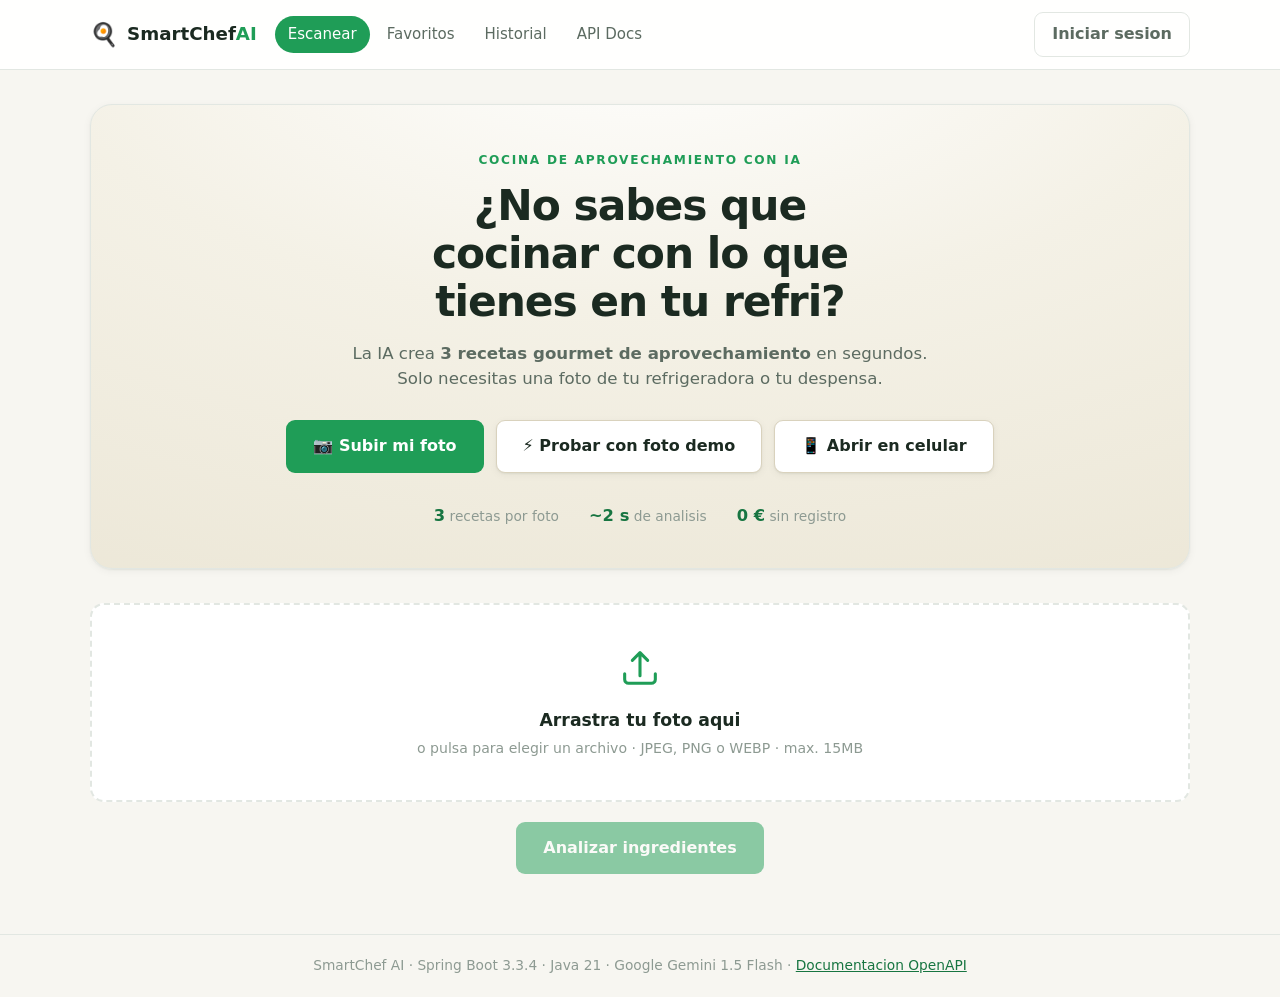
==== src/main/resources/static/index.html @ fe95647b "feat: phase 2 - landing hero, zero-cost demo seeding, dynamic QR modal, and chef tips" ====
<!DOCTYPE html>
<html lang="es">
<head>
    <meta charset="UTF-8">
    <meta name="viewport" content="width=device-width, initial-scale=1">
    <title>SmartChef AI</title>
    <meta name="description" content="Fotografia tu despensa y recibe 3 recetas de aprovechamiento generadas con Google Gemini.">
    <link rel="stylesheet" href="styles.css">
    <link rel="icon" href="data:image/svg+xml,<svg xmlns='http://www.w3.org/2000/svg' viewBox='0 0 100 100'><text y='.9em' font-size='90'>&#127859;</text></svg>">
</head>
<body>
<header class="topbar">
    <div class="topbar__inner">
        <a class="brand" href="#">
            <span class="brand__mark" aria-hidden="true">&#127859;</span>
            <span class="brand__text">SmartChef<span class="brand__ai">AI</span></span>
        </a>

        <nav class="topbar__nav">
            <button class="navlink is-active" data-view="scan" type="button">Escanear</button>
            <button class="navlink" data-view="favorites" type="button">Favoritos</button>
            <button class="navlink" data-view="history" type="button">Historial</button>
            <button class="navlink" id="btn-docs" type="button">API Docs</button>
        </nav>

        <div class="topbar__auth">
            <span class="userchip is-hidden" id="userchip"></span>
            <button class="btn btn--ghost" id="btn-auth" type="button">Iniciar sesion</button>
        </div>
    </div>
</header>

<main class="page">

    <!-- ============ VISTA: ESCANEAR ============ -->
    <section class="view is-active" id="view-scan">
        <div class="hero">
            <p class="hero__eyebrow">Cocina de aprovechamiento con IA</p>
            <h1 class="hero__title">
                &iquest;No sabes que cocinar con lo que tienes en tu refri?
            </h1>
            <p class="hero__subtitle">
                La IA crea <strong>3 recetas gourmet de aprovechamiento</strong> en segundos.
                Solo necesitas una foto de tu refrigeradora o tu despensa.
            </p>

            <div class="hero__actions">
                <button class="btn btn--primary btn--lg" id="btn-hero-upload" type="button">
                    <span aria-hidden="true">&#128247;</span> Subir mi foto
                </button>
                <button class="btn btn--soft btn--lg" id="btn-hero-demo" type="button">
                    <span aria-hidden="true">&#9889;</span> Probar con foto demo
                </button>
                <button class="btn btn--soft btn--lg" id="btn-hero-qr" type="button" hidden>
                    <span aria-hidden="true">&#128241;</span> Abrir en celular
                </button>
            </div>

            <ul class="hero__facts">
                <li><strong>3</strong> recetas por foto</li>
                <li><strong>~2 s</strong> de analisis</li>
                <li><strong>0 &euro;</strong> sin registro</li>
            </ul>
        </div>

        <div class="dropzone" id="dropzone" tabindex="0" role="button"
             aria-label="Arrastra una foto o pulsa para seleccionar un archivo">
            <input type="file" id="file-input" accept="image/jpeg,image/png,image/webp" hidden>

            <div class="dropzone__empty" id="dropzone-empty">
                <svg class="dropzone__icon" viewBox="0 0 24 24" aria-hidden="true">
                    <path d="M12 16V4m0 0L8 8m4-4 4 4" stroke="currentColor" stroke-width="1.6"
                          stroke-linecap="round" stroke-linejoin="round" fill="none"/>
                    <path d="M4 15v3a2 2 0 0 0 2 2h12a2 2 0 0 0 2-2v-3" stroke="currentColor"
                          stroke-width="1.6" stroke-linecap="round" fill="none"/>
                </svg>
                <p class="dropzone__title">Arrastra tu foto aqui</p>
                <p class="dropzone__hint">o pulsa para elegir un archivo &middot; JPEG, PNG o WEBP &middot; max. 15MB</p>
            </div>

            <div class="preview is-hidden" id="preview">
                <img class="preview__img" id="preview-img" alt="Vista previa de la foto cargada">
                <div class="preview__meta">
                    <span class="preview__name" id="preview-name"></span>
                    <span class="preview__size" id="preview-size"></span>
                </div>
            </div>
        </div>

        <div class="actions">
            <button class="btn btn--primary btn--lg" id="btn-analyze" type="button" disabled>
                Analizar ingredientes
            </button>
            <button class="btn btn--ghost" id="btn-reset" type="button" hidden>Cambiar foto</button>
        </div>

        <!-- Indicador de procesamiento -->
        <div class="loader is-hidden" id="loader" role="status" aria-live="polite">
            <div class="loader__spinner" aria-hidden="true"></div>
            <p class="loader__text">Analizando ingredientes con Gemini AI...</p>
            <p class="loader__sub" id="loader-sub">Detectando alimentos y creando tus recetas</p>
        </div>

        <div class="alert is-hidden" id="alert" role="alert"></div>

        <!-- Resultados -->
        <section class="results is-hidden" id="results">
            <div class="panel">
                <h2 class="panel__title">Ingredientes detectados</h2>
                <ul class="pills" id="detected-list"></ul>
            </div>

            <h2 class="section-title">Tus 3 recetas sugeridas</h2>
            <div class="cards" id="recipe-cards"></div>
        </section>
    </section>

    <!-- ============ VISTA: FAVORITOS ============ -->
    <section class="view" id="view-favorites">
        <h1 class="view__title">Mis recetas favoritas</h1>
        <p class="view__subtitle">Las recetas que guardaste para cocinar mas tarde.</p>
        <div class="cards" id="favorite-cards"></div>
        <div class="empty is-hidden" id="favorites-empty">
            <p>Todavia no has guardado ninguna receta.</p>
        </div>
    </section>

    <!-- ============ VISTA: HISTORIAL ============ -->
    <section class="view" id="view-history">
        <h1 class="view__title">Historial de escaneos</h1>
        <p class="view__subtitle">Cada foto que analizaste con su resultado completo.</p>
        <div id="history-list"></div>
        <div class="empty is-hidden" id="history-empty">
            <p>Aun no tienes escaneos guardados en tu cuenta.</p>
        </div>
    </section>
</main>

<footer class="footer">
    <p>
        SmartChef AI &middot; Spring Boot 3.3.4 &middot; Java 21 &middot; Google Gemini 1.5 Flash
        &middot; <a href="/swagger-ui.html" target="_blank" rel="noopener">Documentacion OpenAPI</a>
    </p>
</footer>

<!-- ============ MODAL: AUTENTICACION ============ -->
<div class="modal is-hidden" id="auth-modal" role="dialog" aria-modal="true" aria-labelledby="auth-title">
    <div class="modal__backdrop" data-close-modal></div>
    <div class="modal__box">
        <button class="modal__close" type="button" data-close-modal aria-label="Cerrar">&times;</button>

        <h2 class="modal__title" id="auth-title">Accede a tu cuenta</h2>

        <div class="tabs">
            <button class="tab is-active" data-tab="login" type="button">Iniciar sesion</button>
            <button class="tab" data-tab="register" type="button">Crear cuenta</button>
        </div>

        <form class="form is-active" id="form-login" novalidate>
            <label class="field">
                <span class="field__label">Usuario o email</span>
                <input class="field__input" name="username" type="text" autocomplete="username" required>
            </label>
            <label class="field">
                <span class="field__label">Contrasena</span>
                <input class="field__input" name="password" type="password" autocomplete="current-password" required>
            </label>
            <p class="form__error is-hidden" data-form-error></p>
            <button class="btn btn--primary btn--block" type="submit">Entrar</button>
        </form>

        <form class="form" id="form-register" novalidate>
            <label class="field">
                <span class="field__label">Usuario</span>
                <input class="field__input" name="username" type="text" minlength="3" maxlength="50" required>
            </label>
            <label class="field">
                <span class="field__label">Email</span>
                <input class="field__input" name="email" type="email" required>
            </label>
            <label class="field">
                <span class="field__label">Nombre completo</span>
                <input class="field__input" name="fullName" type="text" autocomplete="name">
            </label>
            <label class="field">
                <span class="field__label">Contrasena</span>
                <input class="field__input" name="password" type="password" minlength="8"
                       autocomplete="new-password" required>
                <span class="field__hint">Minimo 8 caracteres</span>
            </label>
            <p class="form__error is-hidden" data-form-error></p>
            <button class="btn btn--primary btn--block" type="submit">Crear cuenta</button>
        </form>
    </div>
</div>

<!-- ============ MODAL: SWAGGER UI ============ -->
<div class="modal is-hidden" id="docs-modal" role="dialog" aria-modal="true" aria-labelledby="docs-title">
    <div class="modal__backdrop" data-close-modal></div>
    <div class="modal__box modal__box--wide">
        <button class="modal__close" type="button" data-close-modal aria-label="Cerrar">&times;</button>
        <h2 class="modal__title" id="docs-title">Documentacion interactiva de la API</h2>
        <p class="modal__lead">
            Prueba cada endpoint directamente desde Swagger UI. Tambien puedes abrirla en una
            <a href="/swagger-ui.html" target="_blank" rel="noopener">pestana nueva</a>.
        </p>
        <iframe class="docs-frame" id="docs-frame" title="Swagger UI" src="about:blank"></iframe>
    </div>
</div>

<!-- ============ MODAL: CODIGO QR ============ -->
<div class="modal is-hidden" id="qr-modal" role="dialog" aria-modal="true" aria-labelledby="qr-title">
    <div class="modal__backdrop" data-close-modal></div>
    <div class="modal__box modal__box--narrow">
        <button class="modal__close" type="button" data-close-modal aria-label="Cerrar">&times;</button>

        <h2 class="modal__title" id="qr-title">Abrir en tu celular</h2>
        <p class="modal__lead">
            Escanea el codigo con la camara de tu telefono para abrir SmartChef AI
            y fotografiar tu refrigeradora directamente.
        </p>

        <div class="qr" id="qr-canvas" aria-live="polite"></div>

        <p class="qr__url" id="qr-url"></p>
        <p class="qr__note is-hidden" id="qr-note"></p>
    </div>
</div>

<div class="toast is-hidden" id="toast" role="status" aria-live="polite"></div>

<script src="assets/qr.js"></script>
<script src="app.js"></script>
</body>
</html>
---- src/main/resources/static/styles.css ----
/* SmartChef AI - hoja de estilos de la SPA */

:root {
    --bg: #f7f6f1;
    --bg-elev: #ffffff;
    --cream: #f4f1e6;
    --cream-deep: #ece7d7;
    --ink: #1b2a21;
    --ink-soft: #5c6b61;
    --ink-faint: #8d9a92;
    --line: #e2e7e2;
    --green: #1f9d57;
    --green-dark: #177541;
    --green-soft: #e7f6ed;
    --amber: #d98324;
    --amber-soft: #fdf2e3;
    --red: #cf4040;
    --red-soft: #fdeceb;
    --radius: 14px;
    --radius-sm: 9px;
    --shadow-sm: 0 1px 2px rgba(20, 40, 28, .06), 0 2px 8px rgba(20, 40, 28, .05);
    --shadow-md: 0 10px 30px rgba(20, 40, 28, .10);
    --font: "Segoe UI", system-ui, -apple-system, "Helvetica Neue", Arial, sans-serif;
}

* {
    box-sizing: border-box;
}

html, body {
    margin: 0;
    padding: 0;
}

body {
    background: var(--bg);
    color: var(--ink);
    font-family: var(--font);
    font-size: 16px;
    line-height: 1.55;
    -webkit-font-smoothing: antialiased;
}

a {
    color: var(--green-dark);
}

.is-hidden {
    display: none !important;
}

/* ---------- Barra superior ---------- */

.topbar {
    position: sticky;
    top: 0;
    z-index: 20;
    background: rgba(255, 255, 255, .92);
    backdrop-filter: blur(10px);
    border-bottom: 1px solid var(--line);
}

.topbar__inner {
    max-width: 1140px;
    margin: 0 auto;
    padding: 12px 20px;
    display: flex;
    align-items: center;
    gap: 18px;
    flex-wrap: wrap;
}

.brand {
    display: inline-flex;
    align-items: center;
    gap: 9px;
    font-weight: 700;
    font-size: 1.14rem;
    text-decoration: none;
    color: var(--ink);
}

.brand__mark {
    font-size: 1.4rem;
}

.brand__ai {
    color: var(--green);
}

.topbar__nav {
    display: flex;
    gap: 4px;
    flex: 1;
    flex-wrap: wrap;
}

.navlink {
    border: 0;
    background: transparent;
    font: inherit;
    font-size: .94rem;
    color: var(--ink-soft);
    padding: 7px 13px;
    border-radius: 999px;
    cursor: pointer;
    transition: background .15s, color .15s;
}

.navlink:hover {
    background: var(--green-soft);
    color: var(--green-dark);
}

.navlink.is-active {
    background: var(--green);
    color: #fff;
}

.topbar__auth {
    display: flex;
    align-items: center;
    gap: 10px;
}

.userchip {
    font-size: .88rem;
    color: var(--green-dark);
    background: var(--green-soft);
    padding: 5px 12px;
    border-radius: 999px;
    font-weight: 600;
}

/* ---------- Botones ---------- */

.btn {
    font: inherit;
    font-weight: 600;
    border: 1px solid transparent;
    border-radius: var(--radius-sm);
    padding: 9px 17px;
    cursor: pointer;
    transition: background .15s, border-color .15s, color .15s, transform .08s;
}

.btn:active:not(:disabled) {
    transform: translateY(1px);
}

.btn:disabled {
    opacity: .5;
    cursor: not-allowed;
}

.btn--primary {
    background: var(--green);
    color: #fff;
}

.btn--primary:hover:not(:disabled) {
    background: var(--green-dark);
}

.btn--ghost {
    background: transparent;
    border-color: var(--line);
    color: var(--ink-soft);
}

.btn--ghost:hover:not(:disabled) {
    border-color: var(--green);
    color: var(--green-dark);
}

.btn--soft {
    background: var(--bg-elev);
    border-color: #d9d2bd;
    color: var(--ink);
    box-shadow: var(--shadow-sm);
}

.btn--soft:hover:not(:disabled) {
    border-color: var(--green);
    color: var(--green-dark);
}

.btn--lg {
    padding: 13px 26px;
    font-size: 1rem;
}

.btn--block {
    width: 100%;
}

.btn--fav {
    background: transparent;
    border-color: var(--line);
    color: var(--ink-soft);
    font-size: .9rem;
    width: 100%;
}

.btn--fav:hover:not(:disabled) {
    border-color: var(--amber);
    color: var(--amber);
}

.btn--fav.is-on {
    background: var(--amber-soft);
    border-color: var(--amber);
    color: var(--amber);
}

/* ---------- Layout de pagina ---------- */

.page {
    max-width: 1140px;
    margin: 0 auto;
    padding: 34px 20px 60px;
}

.view {
    display: none;
}

.view.is-active {
    display: block;
    animation: fade .25s ease;
}

@keyframes fade {
    from { opacity: 0; transform: translateY(6px); }
    to   { opacity: 1; transform: none; }
}

.hero {
    position: relative;
    text-align: center;
    margin: 0 0 34px;
    padding: 46px 24px 40px;
    border-radius: 22px;
    background:
        radial-gradient(120% 140% at 50% -20%, #ffffff 0%, var(--cream) 46%, var(--cream-deep) 100%);
    border: 1px solid var(--line);
    box-shadow: var(--shadow-sm);
    overflow: hidden;
}

/* Halo esmeralda muy tenue, para que no canse la vista. */
.hero::after {
    content: "";
    position: absolute;
    inset: auto -10% -60% -10%;
    height: 220px;
    background: radial-gradient(50% 100% at 50% 100%, rgba(31, 157, 87, .13), transparent 70%);
    pointer-events: none;
}

.hero__eyebrow {
    margin: 0 0 12px;
    font-size: .76rem;
    font-weight: 700;
    letter-spacing: .14em;
    text-transform: uppercase;
    color: var(--green);
}

.hero__title {
    font-size: clamp(1.7rem, 4.2vw, 2.65rem);
    line-height: 1.14;
    margin: 0 auto 14px;
    max-width: 16ch;
    letter-spacing: -.025em;
    text-wrap: balance;
}

.hero__subtitle {
    margin: 0 auto;
    max-width: 580px;
    color: var(--ink-soft);
    font-size: 1.04rem;
    text-wrap: pretty;
}

.hero__actions {
    position: relative;
    z-index: 1;
    display: flex;
    flex-wrap: wrap;
    justify-content: center;
    gap: 12px;
    margin-top: 28px;
}

.hero__facts {
    position: relative;
    z-index: 1;
    list-style: none;
    display: flex;
    flex-wrap: wrap;
    justify-content: center;
    gap: 10px 30px;
    margin: 30px 0 0;
    padding: 0;
    font-size: .86rem;
    color: var(--ink-faint);
}

.hero__facts strong {
    color: var(--green-dark);
    font-size: 1.02rem;
}

.view__title {
    font-size: 1.7rem;
    margin: 0 0 6px;
}

.view__subtitle {
    margin: 0 0 24px;
    color: var(--ink-soft);
}

.section-title {
    font-size: 1.28rem;
    margin: 32px 0 14px;
}

/* ---------- Zona de carga ---------- */

.dropzone {
    background: var(--bg-elev);
    border: 2px dashed var(--line);
    border-radius: var(--radius);
    padding: 40px 24px;
    text-align: center;
    cursor: pointer;
    transition: border-color .18s, background .18s;
    outline: none;
}

.dropzone:hover,
.dropzone:focus-visible {
    border-color: var(--green);
    background: var(--green-soft);
}

.dropzone.is-dragover {
    border-color: var(--green);
    background: var(--green-soft);
}

/* Destello al llegar desde el boton "Subir mi foto". */
.dropzone.is-highlighted {
    border-color: var(--green);
    animation: pulse 1.4s ease;
}

@keyframes pulse {
    0%, 100% { box-shadow: 0 0 0 0 rgba(31, 157, 87, 0); }
    30%      { box-shadow: 0 0 0 7px rgba(31, 157, 87, .16); }
}

.dropzone.has-file {
    padding: 18px;
    border-style: solid;
    cursor: default;
}

.dropzone__icon {
    width: 46px;
    height: 46px;
    color: var(--green);
    margin-bottom: 8px;
}

.dropzone__title {
    margin: 0 0 4px;
    font-weight: 600;
    font-size: 1.08rem;
}

.dropzone__hint {
    margin: 0;
    color: var(--ink-faint);
    font-size: .88rem;
}

.preview__img {
    max-width: 100%;
    max-height: 340px;
    border-radius: var(--radius-sm);
    display: block;
    margin: 0 auto;
    box-shadow: var(--shadow-sm);
}

.preview__meta {
    margin-top: 10px;
    display: flex;
    justify-content: center;
    gap: 10px;
    font-size: .86rem;
    color: var(--ink-faint);
}

.preview__name {
    font-weight: 600;
    color: var(--ink-soft);
    max-width: 320px;
    overflow: hidden;
    text-overflow: ellipsis;
    white-space: nowrap;
}

.actions {
    display: flex;
    justify-content: center;
    gap: 12px;
    margin-top: 20px;
    flex-wrap: wrap;
}

/* ---------- Indicador de carga ---------- */

.loader {
    margin: 34px auto 0;
    text-align: center;
}

.loader__spinner {
    width: 42px;
    height: 42px;
    margin: 0 auto 14px;
    border: 3px solid var(--green-soft);
    border-top-color: var(--green);
    border-radius: 50%;
    animation: spin .85s linear infinite;
}

@keyframes spin {
    to { transform: rotate(360deg); }
}

.loader__text {
    margin: 0;
    font-weight: 600;
}

.loader__sub {
    margin: 2px 0 0;
    color: var(--ink-faint);
    font-size: .9rem;
}

/* ---------- Avisos ---------- */

.alert {
    margin: 24px auto 0;
    max-width: 640px;
    background: var(--red-soft);
    border: 1px solid #f3c9c7;
    color: #8f2b2b;
    padding: 13px 16px;
    border-radius: var(--radius-sm);
    font-size: .94rem;
}

.empty {
    text-align: center;
    color: var(--ink-faint);
    padding: 44px 0;
}

/* ---------- Paneles y pildoras ---------- */

.results {
    margin-top: 34px;
}

.panel {
    background: var(--bg-elev);
    border: 1px solid var(--line);
    border-radius: var(--radius);
    padding: 20px 22px;
    box-shadow: var(--shadow-sm);
}

.panel__title {
    margin: 0 0 12px;
    font-size: 1.1rem;
}

.pills {
    list-style: none;
    margin: 0;
    padding: 0;
    display: flex;
    flex-wrap: wrap;
    gap: 8px;
}

.pill {
    background: var(--green-soft);
    color: var(--green-dark);
    border: 1px solid #c8e8d6;
    padding: 5px 13px;
    border-radius: 999px;
    font-size: .88rem;
    font-weight: 600;
}

/* ---------- Tarjetas de receta ---------- */

.cards {
    display: grid;
    grid-template-columns: repeat(auto-fill, minmax(320px, 1fr));
    gap: 18px;
}

.card {
    background: var(--bg-elev);
    border: 1px solid var(--line);
    border-radius: var(--radius);
    padding: 20px;
    box-shadow: var(--shadow-sm);
    display: flex;
    flex-direction: column;
    gap: 14px;
    transition: box-shadow .2s, transform .2s;
}

.card:hover {
    box-shadow: var(--shadow-md);
    transform: translateY(-2px);
}

.card__title {
    margin: 0;
    font-size: 1.16rem;
    line-height: 1.3;
}

.card__desc {
    margin: 0;
    color: var(--ink-soft);
    font-size: .93rem;
}

.card__meta {
    display: flex;
    flex-wrap: wrap;
    gap: 7px;
}

.chip {
    display: inline-flex;
    align-items: center;
    gap: 5px;
    font-size: .8rem;
    font-weight: 600;
    padding: 4px 10px;
    border-radius: 999px;
    background: #f1f3f1;
    color: var(--ink-soft);
}

.chip--facil {
    background: var(--green-soft);
    color: var(--green-dark);
}

.chip--media {
    background: var(--amber-soft);
    color: #a2621a;
}

.chip--dificil {
    background: var(--red-soft);
    color: #a33434;
}

.card__block > h4 {
    margin: 0 0 7px;
    font-size: .82rem;
    text-transform: uppercase;
    letter-spacing: .06em;
    color: var(--ink-faint);
}

.ingredients {
    list-style: none;
    margin: 0;
    padding: 0;
    display: flex;
    flex-direction: column;
    gap: 5px;
}

.ingredient {
    display: flex;
    align-items: baseline;
    gap: 8px;
    font-size: .92rem;
}

.ingredient__icon {
    font-weight: 700;
    flex: 0 0 auto;
    line-height: 1.4;
}

.ingredient--have .ingredient__icon {
    color: var(--green);
}

.ingredient--missing .ingredient__icon {
    color: var(--red);
}

.ingredient--missing .ingredient__name {
    color: var(--ink-soft);
}

.ingredient__qty {
    color: var(--ink-faint);
    font-size: .85rem;
}

/* Pasos extensos: mas aire entre lineas para que se lean comodos. */
.steps {
    margin: 0;
    padding-left: 22px;
    display: flex;
    flex-direction: column;
    gap: 11px;
    font-size: .93rem;
    line-height: 1.62;
    color: var(--ink-soft);
}

.steps li {
    padding-left: 4px;
}

.steps li::marker {
    color: var(--green);
    font-weight: 700;
}

/* --- Tip del chef --- */

.cheftip {
    display: flex;
    gap: 10px;
    align-items: flex-start;
    background: var(--amber-soft);
    border: 1px solid #f0dcb8;
    border-left: 3px solid var(--amber);
    border-radius: var(--radius-sm);
    padding: 12px 14px;
}

.cheftip__icon {
    font-size: 1.05rem;
    line-height: 1.4;
    flex: 0 0 auto;
}

.cheftip__body {
    min-width: 0;
}

.cheftip__label {
    display: block;
    font-size: .74rem;
    font-weight: 700;
    letter-spacing: .07em;
    text-transform: uppercase;
    color: #9a5e15;
    margin-bottom: 3px;
}

.cheftip__text {
    margin: 0;
    font-size: .9rem;
    line-height: 1.55;
    color: #7c4f15;
}

.card__footer {
    margin-top: auto;
}

/* ---------- Historial ---------- */

.history-item {
    background: var(--bg-elev);
    border: 1px solid var(--line);
    border-radius: var(--radius);
    padding: 18px 20px;
    margin-bottom: 16px;
    box-shadow: var(--shadow-sm);
}

.history-item__head {
    display: flex;
    justify-content: space-between;
    align-items: baseline;
    gap: 12px;
    flex-wrap: wrap;
    margin-bottom: 10px;
}

.history-item__date {
    font-weight: 600;
    font-size: .95rem;
}

.history-item__count {
    color: var(--ink-faint);
    font-size: .86rem;
}

.history-item__titles {
    margin: 10px 0 0;
    padding-left: 18px;
    color: var(--ink-soft);
    font-size: .92rem;
}

/* ---------- Modales ---------- */

.modal {
    position: fixed;
    inset: 0;
    z-index: 40;
    display: flex;
    align-items: center;
    justify-content: center;
    padding: 20px;
}

.modal__backdrop {
    position: absolute;
    inset: 0;
    background: rgba(16, 28, 21, .5);
}

.modal__box {
    position: relative;
    background: var(--bg-elev);
    border-radius: var(--radius);
    padding: 26px;
    width: 100%;
    max-width: 420px;
    max-height: 92vh;
    overflow: auto;
    box-shadow: var(--shadow-md);
}

.modal__box--wide {
    max-width: 1060px;
    display: flex;
    flex-direction: column;
}

.modal__close {
    position: absolute;
    top: 10px;
    right: 12px;
    border: 0;
    background: transparent;
    font-size: 1.7rem;
    line-height: 1;
    color: var(--ink-faint);
    cursor: pointer;
}

.modal__close:hover {
    color: var(--ink);
}

.modal__title {
    margin: 0 0 16px;
    font-size: 1.3rem;
}

.modal__lead {
    margin: -8px 0 14px;
    color: var(--ink-soft);
    font-size: .92rem;
}

.modal__box--narrow {
    max-width: 380px;
    text-align: center;
}

.docs-frame {
    width: 100%;
    height: 68vh;
    border: 1px solid var(--line);
    border-radius: var(--radius-sm);
    background: #fff;
}

/* --- Codigo QR --- */

.qr {
    margin: 4px auto 14px;
    width: min(260px, 70vw);
    aspect-ratio: 1;
    padding: 12px;
    background: #fff;
    border: 1px solid var(--line);
    border-radius: var(--radius-sm);
    box-shadow: var(--shadow-sm);
}

.qr svg {
    display: block;
    width: 100%;
    height: 100%;
}

.qr__url {
    margin: 0;
    font-size: .8rem;
    color: var(--ink-faint);
    word-break: break-all;
}

.qr__note {
    margin: 12px 0 0;
    font-size: .82rem;
    line-height: 1.5;
    color: #8a5a14;
    background: var(--amber-soft);
    border: 1px solid #f0dcb8;
    border-radius: var(--radius-sm);
    padding: 10px 12px;
    text-align: left;
}

/* ---------- Pestanas y formularios ---------- */

.tabs {
    display: flex;
    gap: 6px;
    background: #f1f3f1;
    padding: 4px;
    border-radius: var(--radius-sm);
    margin-bottom: 18px;
}

.tab {
    flex: 1;
    border: 0;
    background: transparent;
    font: inherit;
    font-size: .92rem;
    font-weight: 600;
    color: var(--ink-soft);
    padding: 8px;
    border-radius: 6px;
    cursor: pointer;
}

.tab.is-active {
    background: var(--bg-elev);
    color: var(--green-dark);
    box-shadow: var(--shadow-sm);
}

.form {
    display: none;
    flex-direction: column;
    gap: 13px;
}

.form.is-active {
    display: flex;
}

.field {
    display: flex;
    flex-direction: column;
    gap: 5px;
}

.field__label {
    font-size: .86rem;
    font-weight: 600;
    color: var(--ink-soft);
}

.field__input {
    font: inherit;
    padding: 10px 12px;
    border: 1px solid var(--line);
    border-radius: var(--radius-sm);
    background: #fcfdfc;
    color: var(--ink);
}

.field__input:focus {
    outline: none;
    border-color: var(--green);
    box-shadow: 0 0 0 3px var(--green-soft);
}

.field__hint {
    font-size: .78rem;
    color: var(--ink-faint);
}

.form__error {
    margin: 0;
    font-size: .88rem;
    color: var(--red);
}

/* ---------- Toast ---------- */

.toast {
    position: fixed;
    bottom: 22px;
    left: 50%;
    transform: translateX(-50%);
    z-index: 60;
    background: var(--ink);
    color: #fff;
    padding: 11px 20px;
    border-radius: 999px;
    font-size: .92rem;
    font-weight: 600;
    box-shadow: var(--shadow-md);
    animation: rise .22s ease;
}

@keyframes rise {
    from { opacity: 0; transform: translate(-50%, 10px); }
    to   { opacity: 1; transform: translate(-50%, 0); }
}

/* ---------- Pie ---------- */

.footer {
    border-top: 1px solid var(--line);
    padding: 20px;
    text-align: center;
    color: var(--ink-faint);
    font-size: .86rem;
}

.footer p {
    margin: 0;
}

/* ---------- Responsive ---------- */

@media (max-width: 680px) {
    .hero {
        padding: 34px 18px 30px;
        border-radius: 18px;
    }

    .hero__actions .btn {
        width: 100%;
    }

    .hero__facts {
        gap: 8px 20px;
    }

    .topbar__inner {
        gap: 10px;
    }

    .topbar__nav {
        order: 3;
        width: 100%;
        justify-content: space-between;
    }

    .navlink {
        padding: 7px 10px;
        font-size: .88rem;
    }

    .page {
        padding: 24px 16px 50px;
    }

    .cards {
        grid-template-columns: 1fr;
    }

    .docs-frame {
        height: 60vh;
    }
}
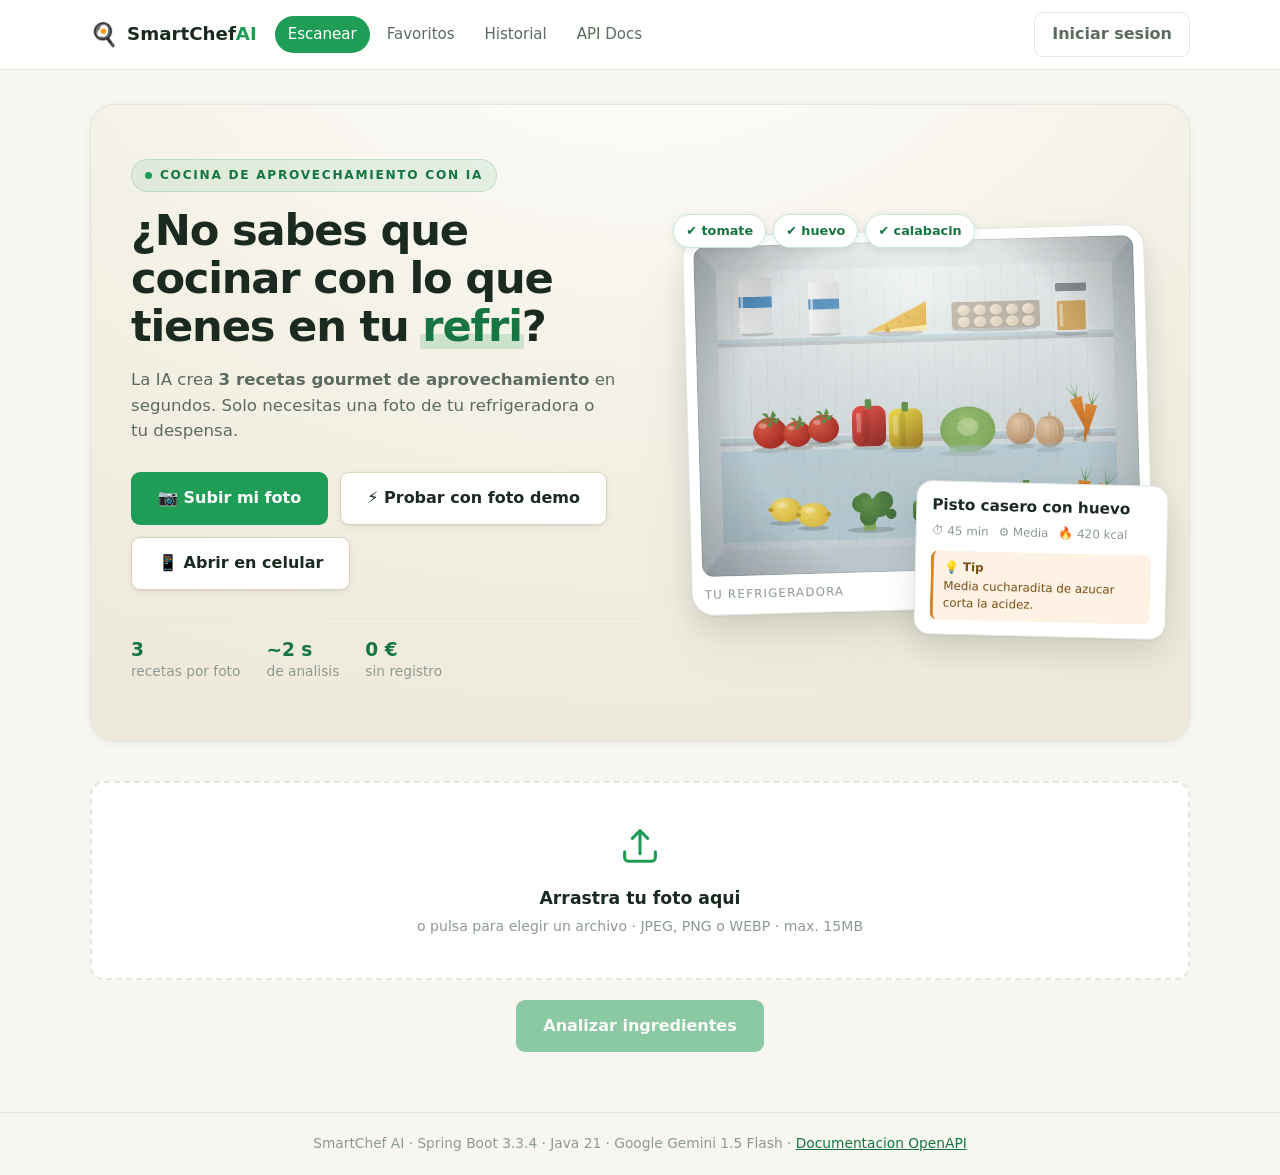
==== commit 8e5c92a7: "feat(ui): rediseno del hero y alineacion de interacciones con better-ui Se actualiza el hero a dos c" ====
--- a/src/main/resources/static/index.html
+++ b/src/main/resources/static/index.html
@@ -35,32 +35,71 @@
     <!-- ============ VISTA: ESCANEAR ============ -->
     <section class="view is-active" id="view-scan">
         <div class="hero">
-            <p class="hero__eyebrow">Cocina de aprovechamiento con IA</p>
-            <h1 class="hero__title">
-                &iquest;No sabes que cocinar con lo que tienes en tu refri?
-            </h1>
-            <p class="hero__subtitle">
-                La IA crea <strong>3 recetas gourmet de aprovechamiento</strong> en segundos.
-                Solo necesitas una foto de tu refrigeradora o tu despensa.
-            </p>
-
-            <div class="hero__actions">
-                <button class="btn btn--primary btn--lg" id="btn-hero-upload" type="button">
-                    <span aria-hidden="true">&#128247;</span> Subir mi foto
-                </button>
-                <button class="btn btn--soft btn--lg" id="btn-hero-demo" type="button">
-                    <span aria-hidden="true">&#9889;</span> Probar con foto demo
-                </button>
-                <button class="btn btn--soft btn--lg" id="btn-hero-qr" type="button" hidden>
-                    <span aria-hidden="true">&#128241;</span> Abrir en celular
-                </button>
-            </div>
-
-            <ul class="hero__facts">
-                <li><strong>3</strong> recetas por foto</li>
-                <li><strong>~2 s</strong> de analisis</li>
-                <li><strong>0 &euro;</strong> sin registro</li>
-            </ul>
+            <div class="hero__inner">
+
+                <div class="hero__copy">
+                    <p class="hero__eyebrow">
+                        <span class="hero__dot" aria-hidden="true"></span>
+                        Cocina de aprovechamiento con IA
+                    </p>
+
+                    <h1 class="hero__title">
+                        &iquest;No sabes que cocinar con lo que tienes en tu
+                        <span class="hero__mark">refri</span>?
+                    </h1>
+
+                    <p class="hero__subtitle">
+                        La IA crea <strong>3 recetas gourmet de aprovechamiento</strong> en
+                        segundos. Solo necesitas una foto de tu refrigeradora o tu despensa.
+                    </p>
+
+                    <div class="hero__actions">
+                        <button class="btn btn--primary btn--lg" id="btn-hero-upload" type="button">
+                            <span aria-hidden="true">&#128247;</span> Subir mi foto
+                        </button>
+                        <button class="btn btn--soft btn--lg" id="btn-hero-demo" type="button">
+                            <span aria-hidden="true">&#9889;</span> Probar con foto demo
+                        </button>
+                        <button class="btn btn--soft btn--lg" id="btn-hero-qr" type="button" hidden>
+                            <span aria-hidden="true">&#128241;</span> Abrir en celular
+                        </button>
+                    </div>
+
+                    <ul class="hero__facts">
+                        <li><strong>3</strong> recetas por foto</li>
+                        <li><strong>~2 s</strong> de analisis</li>
+                        <li><strong>0 &euro;</strong> sin registro</li>
+                    </ul>
+                </div>
+
+                <!-- Muestra el resultado antes de pedir nada: foto -> ingredientes -> receta. -->
+                <div class="hero__visual" aria-hidden="true">
+                    <figure class="shot">
+                        <img class="shot__img" src="assets/demo-fridge.jpg" alt="" loading="lazy"
+                             width="1200" height="900">
+                        <figcaption class="shot__caption">tu refrigeradora</figcaption>
+                    </figure>
+
+                    <ul class="floaties floaties--top">
+                        <li class="floaty">&#10004; tomate</li>
+                        <li class="floaty">&#10004; huevo</li>
+                        <li class="floaty">&#10004; calabacin</li>
+                    </ul>
+
+                    <div class="minicard">
+                        <p class="minicard__title">Pisto casero con huevo</p>
+                        <p class="minicard__meta">
+                            <span>&#9201; 45 min</span>
+                            <span>&#9881; Media</span>
+                            <span>&#128293; 420 kcal</span>
+                        </p>
+                        <p class="minicard__tip">
+                            <strong>&#128161; Tip</strong> Media cucharadita de azucar corta la acidez.
+                        </p>
+                    </div>
+                </div>
+
+            </div>
         </div>
 
         <div class="dropzone" id="dropzone" tabindex="0" role="button"
--- a/src/main/resources/static/styles.css
+++ b/src/main/resources/static/styles.css
@@ -107,9 +107,11 @@
     transition: background .15s, color .15s;
 }
 
-.navlink:hover {
-    background: var(--green-soft);
-    color: var(--green-dark);
+@media (hover: hover) {
+    .navlink:hover {
+        background: var(--green-soft);
+        color: var(--green-dark);
+    }
 }
 
 .navlink.is-active {
@@ -141,11 +143,19 @@
     border-radius: var(--radius-sm);
     padding: 9px 17px;
     cursor: pointer;
-    transition: background .15s, border-color .15s, color .15s, transform .08s;
-}
-
-.btn:active:not(:disabled) {
-    transform: translateY(1px);
+    transition-property: background-color, border-color, color, scale;
+    transition-duration: 150ms;
+    transition-timing-function: ease-out;
+}
+
+.btn:not(:disabled):active {
+    scale: .96;
+}
+
+@media (prefers-reduced-motion: reduce) {
+    .btn:not(:disabled):active {
+        scale: 1;
+    }
 }
 
 .btn:disabled {
@@ -158,8 +168,10 @@
     color: #fff;
 }
 
-.btn--primary:hover:not(:disabled) {
-    background: var(--green-dark);
+@media (hover: hover) {
+    .btn--primary:hover:not(:disabled) {
+        background: var(--green-dark);
+    }
 }
 
 .btn--ghost {
@@ -168,9 +180,11 @@
     color: var(--ink-soft);
 }
 
-.btn--ghost:hover:not(:disabled) {
-    border-color: var(--green);
-    color: var(--green-dark);
+@media (hover: hover) {
+    .btn--ghost:hover:not(:disabled) {
+        border-color: var(--green);
+        color: var(--green-dark);
+    }
 }
 
 .btn--soft {
@@ -180,9 +194,11 @@
     box-shadow: var(--shadow-sm);
 }
 
-.btn--soft:hover:not(:disabled) {
-    border-color: var(--green);
-    color: var(--green-dark);
+@media (hover: hover) {
+    .btn--soft:hover:not(:disabled) {
+        border-color: var(--green);
+        color: var(--green-dark);
+    }
 }
 
 .btn--lg {
@@ -202,9 +218,11 @@
     width: 100%;
 }
 
-.btn--fav:hover:not(:disabled) {
-    border-color: var(--amber);
-    color: var(--amber);
+@media (hover: hover) {
+    .btn--fav:hover:not(:disabled) {
+        border-color: var(--amber);
+        color: var(--amber);
+    }
 }
 
 .btn--fav.is-on {
@@ -237,10 +255,9 @@
 
 .hero {
     position: relative;
-    text-align: center;
-    margin: 0 0 34px;
-    padding: 46px 24px 40px;
-    border-radius: 22px;
+    margin: 0 0 40px;
+    padding: 54px 40px 58px;
+    border-radius: 24px;
     background:
         radial-gradient(120% 140% at 50% -20%, #ffffff 0%, var(--cream) 46%, var(--cream-deep) 100%);
     border: 1px solid var(--line);
@@ -258,59 +275,271 @@
     pointer-events: none;
 }
 
+/* Dos columnas en escritorio; una sola, centrada, en pantallas estrechas. */
+.hero__inner {
+    position: relative;
+    z-index: 1;
+    display: grid;
+    grid-template-columns: minmax(0, 1.05fr) minmax(0, .95fr);
+    align-items: center;
+    gap: 46px;
+    max-width: 1020px;
+    margin: 0 auto;
+    text-align: left;
+}
+
 .hero__eyebrow {
-    margin: 0 0 12px;
+    display: inline-flex;
+    align-items: center;
+    gap: 8px;
+    margin: 0 0 14px;
     font-size: .76rem;
     font-weight: 700;
     letter-spacing: .14em;
     text-transform: uppercase;
-    color: var(--green);
+    color: var(--green-dark);
+    background: rgba(31, 157, 87, .09);
+    border: 1px solid rgba(31, 157, 87, .18);
+    padding: 6px 13px;
+    border-radius: 999px;
+}
+
+.hero__dot {
+    width: 7px;
+    height: 7px;
+    border-radius: 50%;
+    background: var(--green);
+    flex: 0 0 auto;
 }
 
 .hero__title {
-    font-size: clamp(1.7rem, 4.2vw, 2.65rem);
-    line-height: 1.14;
-    margin: 0 auto 14px;
-    max-width: 16ch;
-    letter-spacing: -.025em;
+    font-size: clamp(1.8rem, 3.4vw, 2.7rem);
+    line-height: 1.12;
+    margin: 0 0 16px;
+    letter-spacing: -.028em;
     text-wrap: balance;
 }
 
+/* Subrayado dibujado, no decoration: no corta descendentes. */
+.hero__mark {
+    position: relative;
+    white-space: nowrap;
+    color: var(--green-dark);
+}
+
+.hero__mark::after {
+    content: "";
+    position: absolute;
+    left: -2px;
+    right: -2px;
+    bottom: .06em;
+    height: .34em;
+    background: rgba(31, 157, 87, .18);
+    border-radius: 3px;
+    z-index: -1;
+}
+
 .hero__subtitle {
-    margin: 0 auto;
-    max-width: 580px;
+    margin: 0;
+    max-width: 46ch;
     color: var(--ink-soft);
     font-size: 1.04rem;
     text-wrap: pretty;
 }
 
 .hero__actions {
-    position: relative;
-    z-index: 1;
     display: flex;
     flex-wrap: wrap;
-    justify-content: center;
     gap: 12px;
     margin-top: 28px;
 }
 
 .hero__facts {
-    position: relative;
-    z-index: 1;
     list-style: none;
     display: flex;
     flex-wrap: wrap;
-    justify-content: center;
-    gap: 10px 30px;
-    margin: 30px 0 0;
-    padding: 0;
+    gap: 10px 26px;
+    margin: 28px 0 0;
+    padding: 20px 0 0;
+    border-top: 1px solid var(--line);
     font-size: .86rem;
     color: var(--ink-faint);
 }
 
 .hero__facts strong {
+    display: block;
     color: var(--green-dark);
-    font-size: 1.02rem;
+    font-size: 1.16rem;
+    line-height: 1.2;
+}
+
+/* ---------- Composicion visual del hero ---------- */
+
+.hero__visual {
+    position: relative;
+    isolation: isolate;
+}
+
+/* Marco: radio exterior = radio interior (12) + padding (10) + borde (1). */
+.shot {
+    margin: 0;
+    padding: 10px;
+    background: var(--bg-elev);
+    border: 1px solid var(--line);
+    border-radius: 23px;
+    box-shadow:
+        0 1px 2px rgba(20, 40, 28, .06),
+        0 12px 28px rgba(20, 40, 28, .10),
+        0 28px 60px rgba(20, 40, 28, .06);
+    rotate: -1.6deg;
+}
+
+.shot__img {
+    display: block;
+    width: 100%;
+    height: auto;
+    aspect-ratio: 4 / 3;
+    object-fit: cover;
+    border-radius: 12px;
+    /* Borde neutro puro: un gris teñido deja franja de color en la foto. */
+    outline: 1px solid oklch(0 0 0 / 0.1);
+    outline-offset: -1px;
+}
+
+.shot__caption {
+    margin: 9px 2px 1px;
+    font-size: .74rem;
+    letter-spacing: .1em;
+    text-transform: uppercase;
+    color: var(--ink-faint);
+}
+
+.floaties {
+    list-style: none;
+    display: flex;
+    flex-wrap: wrap;
+    gap: 7px;
+    margin: 0;
+    padding: 0;
+}
+
+.floaties--top {
+    position: absolute;
+    top: -16px;
+    left: -14px;
+    max-width: 78%;
+}
+
+.floaty {
+    background: var(--bg-elev);
+    color: var(--green-dark);
+    border: 1px solid #c8e8d6;
+    padding: 6px 12px;
+    border-radius: 999px;
+    font-size: .8rem;
+    font-weight: 600;
+    white-space: nowrap;
+    box-shadow: 0 2px 8px rgba(20, 40, 28, .10);
+}
+
+.minicard {
+    position: absolute;
+    right: -18px;
+    bottom: -26px;
+    width: min(252px, 82%);
+    background: var(--bg-elev);
+    border: 1px solid var(--line);
+    border-radius: 16px;
+    padding: 14px 15px;
+    box-shadow:
+        0 1px 2px rgba(20, 40, 28, .06),
+        0 14px 32px rgba(20, 40, 28, .13);
+    rotate: 1.4deg;
+}
+
+.minicard__title {
+    margin: 0 0 7px;
+    font-size: .95rem;
+    font-weight: 700;
+    line-height: 1.25;
+}
+
+.minicard__meta {
+    display: flex;
+    flex-wrap: wrap;
+    gap: 5px 10px;
+    margin: 0;
+    font-size: .74rem;
+    color: var(--ink-faint);
+}
+
+.minicard__tip {
+    margin: 11px 0 0;
+    padding: 8px 10px;
+    font-size: .74rem;
+    line-height: 1.45;
+    color: #7c4f15;
+    background: var(--amber-soft);
+    border-left: 3px solid var(--amber);
+    border-radius: 7px;
+}
+
+.minicard__tip strong {
+    display: block;
+    margin-bottom: 1px;
+}
+
+/* ---------- Entrada escalonada del hero ---------- */
+
+/*
+ * El orden comunica jerarquia: etiqueta, titulo, texto, acciones, datos y
+ * visual, separados 100ms. Solo ocurre una vez, al cargar.
+ */
+@media (prefers-reduced-motion: no-preference) {
+    .hero__eyebrow,
+    .hero__title,
+    .hero__subtitle,
+    .hero__actions,
+    .hero__facts,
+    .hero__visual {
+        animation: hero-enter 300ms ease-out both;
+    }
+
+    .hero__title    { animation-delay: 100ms; }
+    .hero__subtitle { animation-delay: 200ms; }
+    .hero__actions  { animation-delay: 300ms; }
+    .hero__facts    { animation-delay: 400ms; }
+    .hero__visual   { animation-delay: 500ms; }
+}
+
+@keyframes hero-enter {
+    from {
+        opacity: 0;
+        filter: blur(4px);
+        translate: 0 12px;
+    }
+    to {
+        opacity: 1;
+        filter: blur(0);
+        translate: 0 0;
+    }
+}
+
+/* Sin movimiento: solo aparece, nunca se queda invisible. */
+@media (prefers-reduced-motion: reduce) {
+    .hero__eyebrow,
+    .hero__title,
+    .hero__subtitle,
+    .hero__actions,
+    .hero__facts,
+    .hero__visual {
+        animation: hero-fade 300ms ease-out both;
+    }
+}
+
+@keyframes hero-fade {
+    from { opacity: 0; }
+    to   { opacity: 1; }
 }
 
 .view__title {
@@ -341,10 +570,17 @@
     outline: none;
 }
 
-.dropzone:hover,
+/* El foco de teclado no se gatea: existe en cualquier dispositivo. */
 .dropzone:focus-visible {
     border-color: var(--green);
     background: var(--green-soft);
+}
+
+@media (hover: hover) {
+    .dropzone:hover {
+        border-color: var(--green);
+        background: var(--green-soft);
+    }
 }
 
 .dropzone.is-dragover {
@@ -395,6 +631,9 @@
     display: block;
     margin: 0 auto;
     box-shadow: var(--shadow-sm);
+    /* Neutro puro: un gris teñido dejaria franja de color en la foto. */
+    outline: 1px solid oklch(0 0 0 / 0.1);
+    outline-offset: -1px;
 }
 
 .preview__meta {
@@ -529,12 +768,21 @@
     display: flex;
     flex-direction: column;
     gap: 14px;
-    transition: box-shadow .2s, transform .2s;
-}
-
-.card:hover {
-    box-shadow: var(--shadow-md);
-    transform: translateY(-2px);
+    transition-property: box-shadow, translate;
+    transition-duration: 200ms;
+    transition-timing-function: ease-out;
+}
+
+@media (hover: hover) {
+    .card:hover {
+        box-shadow: var(--shadow-md);
+    }
+
+    @media (prefers-reduced-motion: no-preference) {
+        .card:hover {
+            translate: 0 -2px;
+        }
+    }
 }
 
 .card__title {
@@ -779,8 +1027,10 @@
     cursor: pointer;
 }
 
-.modal__close:hover {
-    color: var(--ink);
+@media (hover: hover) {
+    .modal__close:hover {
+        color: var(--ink);
+    }
 }
 
 .modal__title {
@@ -962,9 +1212,51 @@
 
 /* ---------- Responsive ---------- */
 
+/* El visual del hero necesita ancho: por debajo de 900px va debajo del texto. */
+@media (max-width: 900px) {
+    .hero {
+        padding: 44px 26px 48px;
+    }
+
+    .hero__inner {
+        grid-template-columns: 1fr;
+        gap: 52px;
+        max-width: 560px;
+        text-align: center;
+    }
+
+    .hero__subtitle {
+        margin-inline: auto;
+    }
+
+    .hero__actions,
+    .hero__facts {
+        justify-content: center;
+    }
+
+    .shot {
+        rotate: 0deg;
+    }
+
+    .floaties--top {
+        left: 0;
+        right: 0;
+        max-width: none;
+        justify-content: center;
+    }
+
+    .minicard {
+        position: static;
+        width: 100%;
+        margin-top: 18px;
+        rotate: 0deg;
+        text-align: left;
+    }
+}
+
 @media (max-width: 680px) {
     .hero {
-        padding: 34px 18px 30px;
+        padding: 34px 18px 34px;
         border-radius: 18px;
     }
 
@@ -1003,3 +1295,32 @@
         height: 60vh;
     }
 }
+
+/* ---------- Movimiento bajo preferencia del usuario ---------- */
+
+/*
+ * Ninguna animacion de la interfaz puede mover, escalar ni desenfocar cuando
+ * el usuario pide menos movimiento. Se sustituyen por un fundido de opacidad,
+ * nunca por la desaparicion del elemento.
+ */
+@media (prefers-reduced-motion: reduce) {
+    .view.is-active {
+        animation: hero-fade 200ms ease-out both;
+    }
+
+    .dropzone.is-highlighted {
+        animation: none;
+    }
+
+    .toast {
+        animation: hero-fade 200ms ease-out both;
+    }
+
+    .card {
+        transition-property: box-shadow;
+    }
+
+    .loader__spinner {
+        animation-duration: 1.6s;
+    }
+}
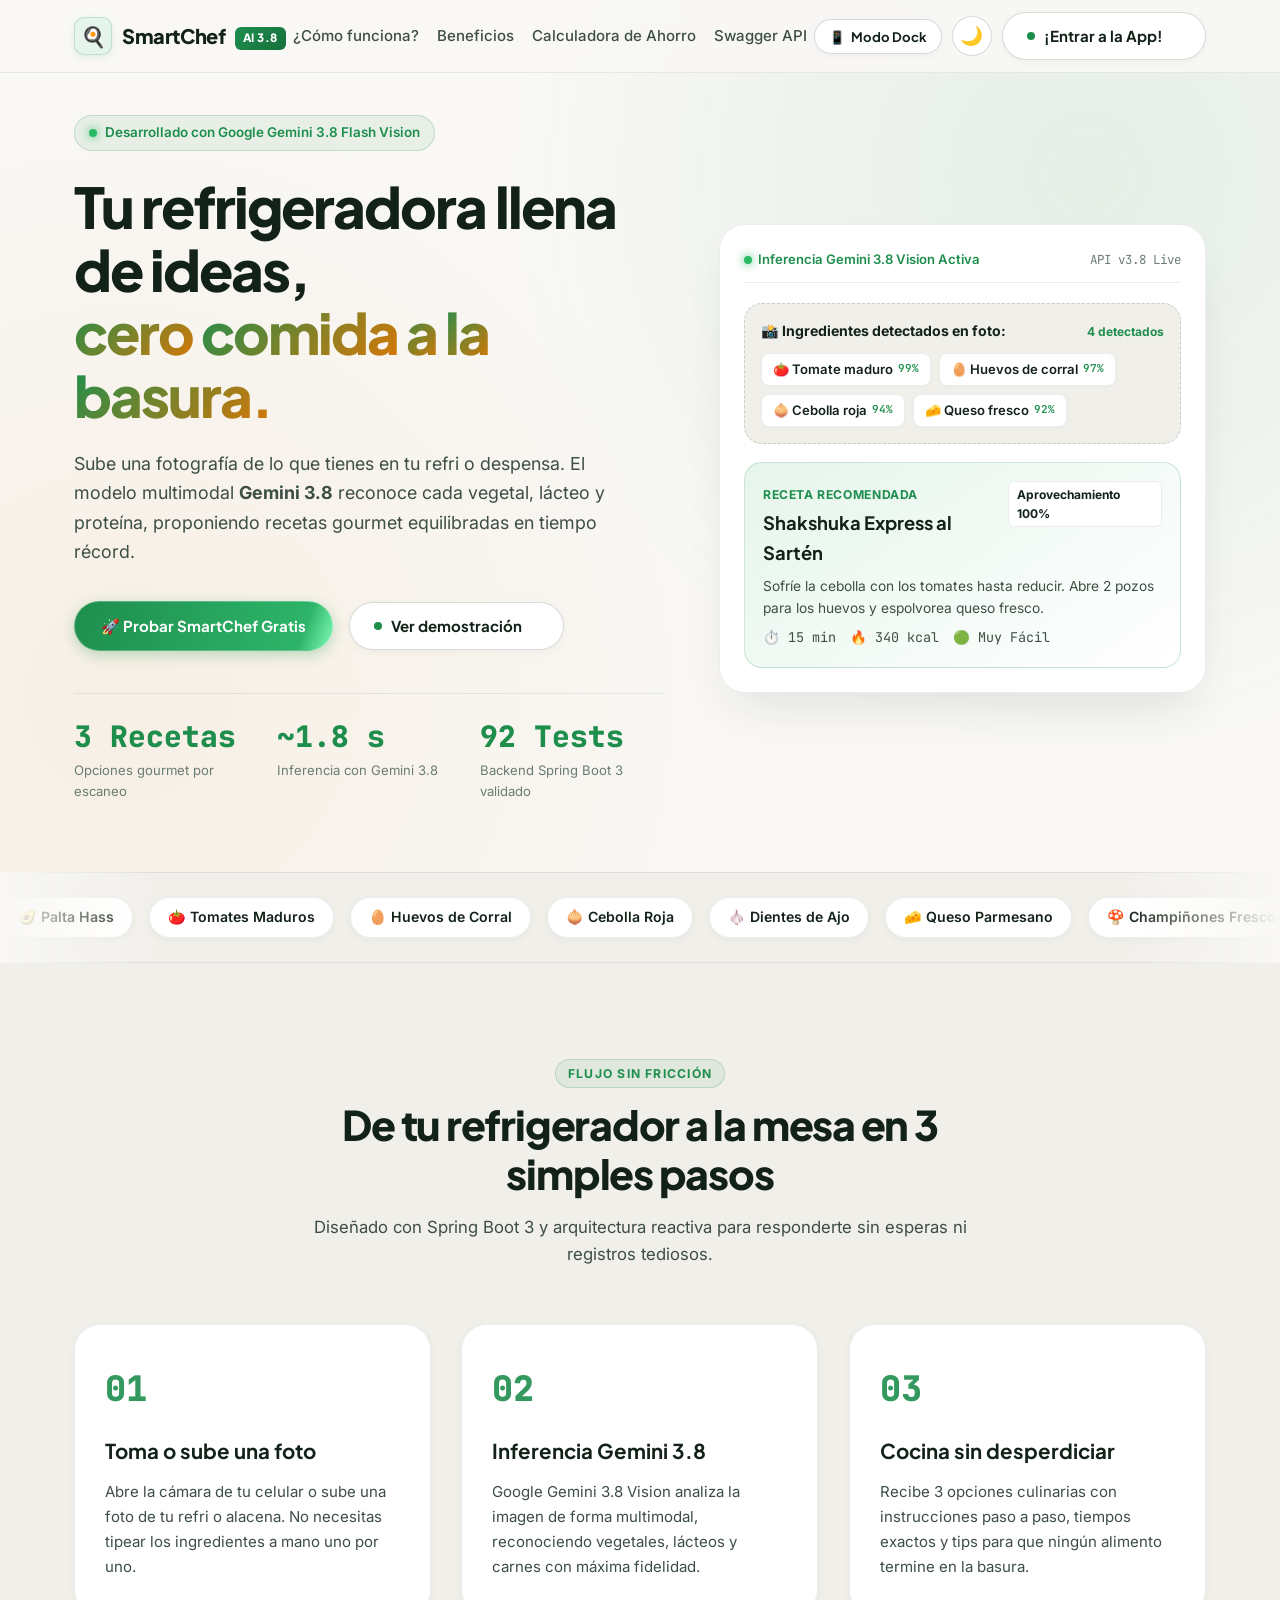
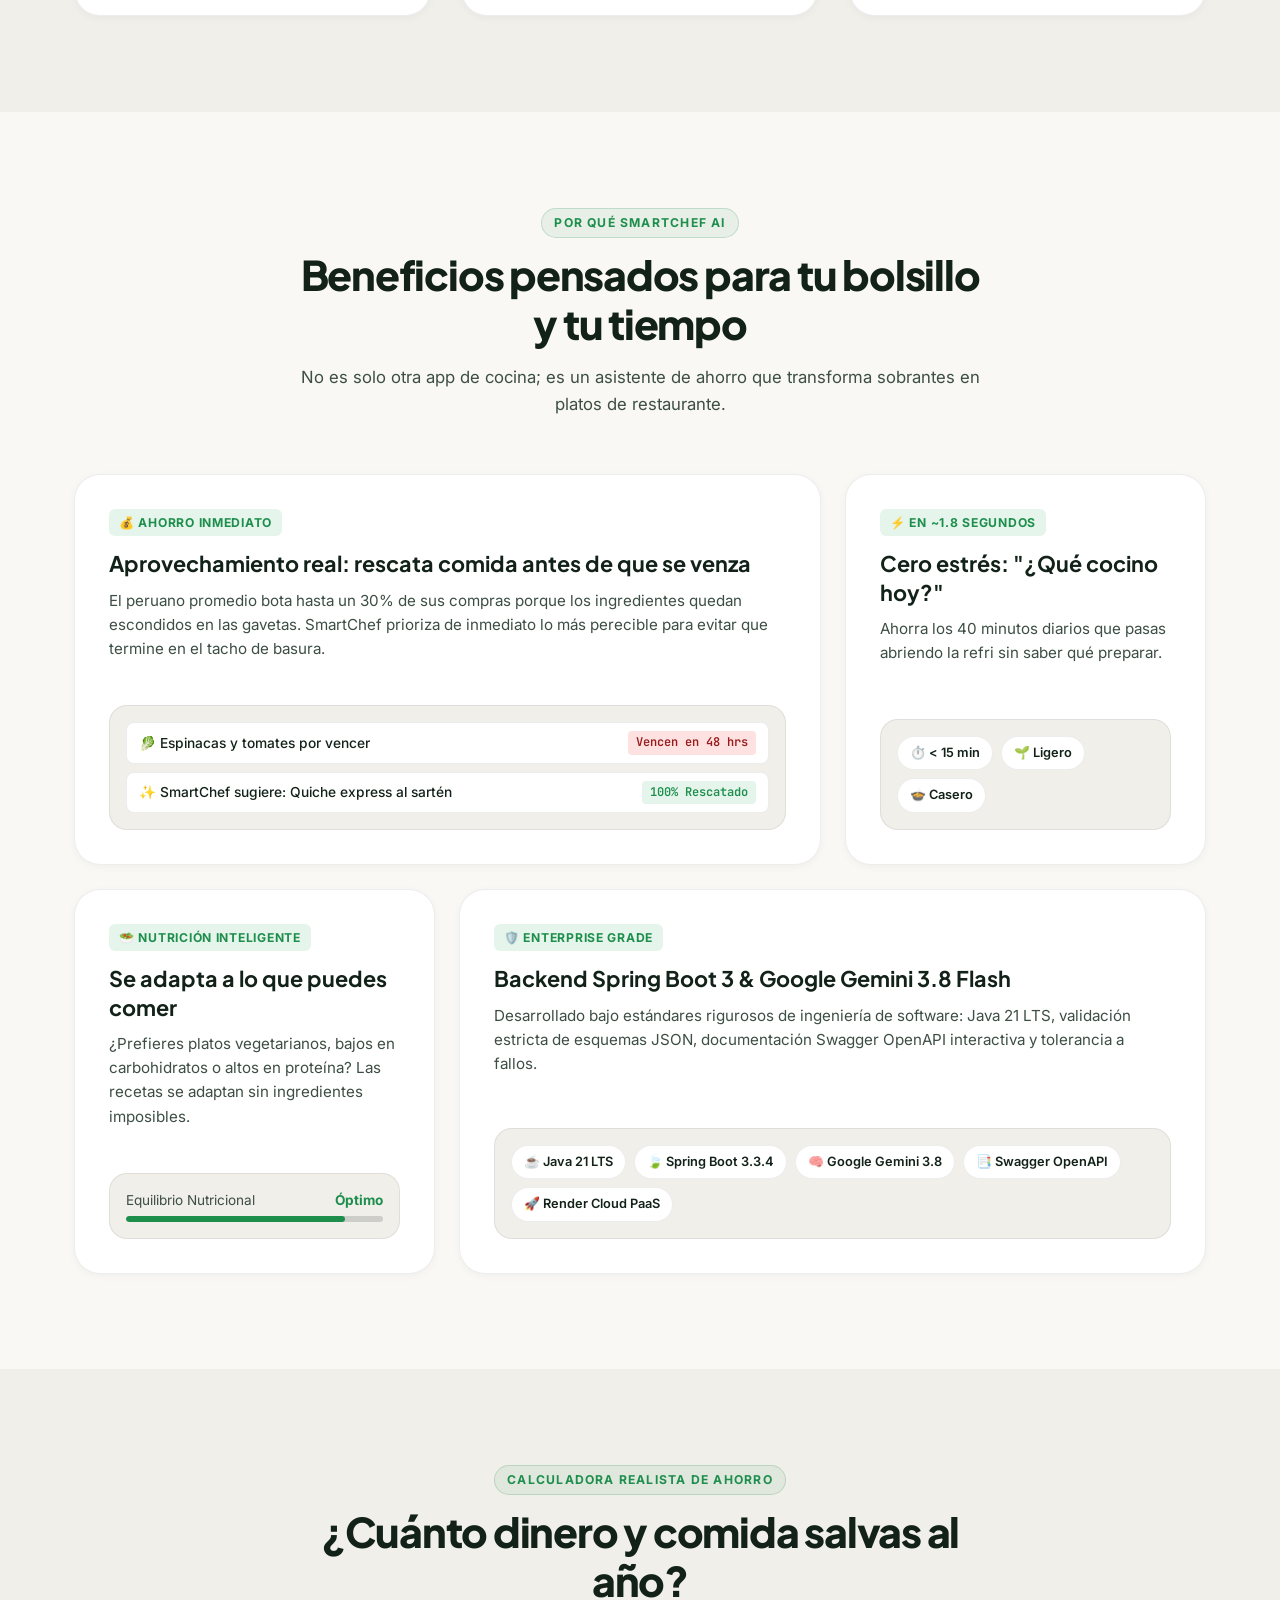
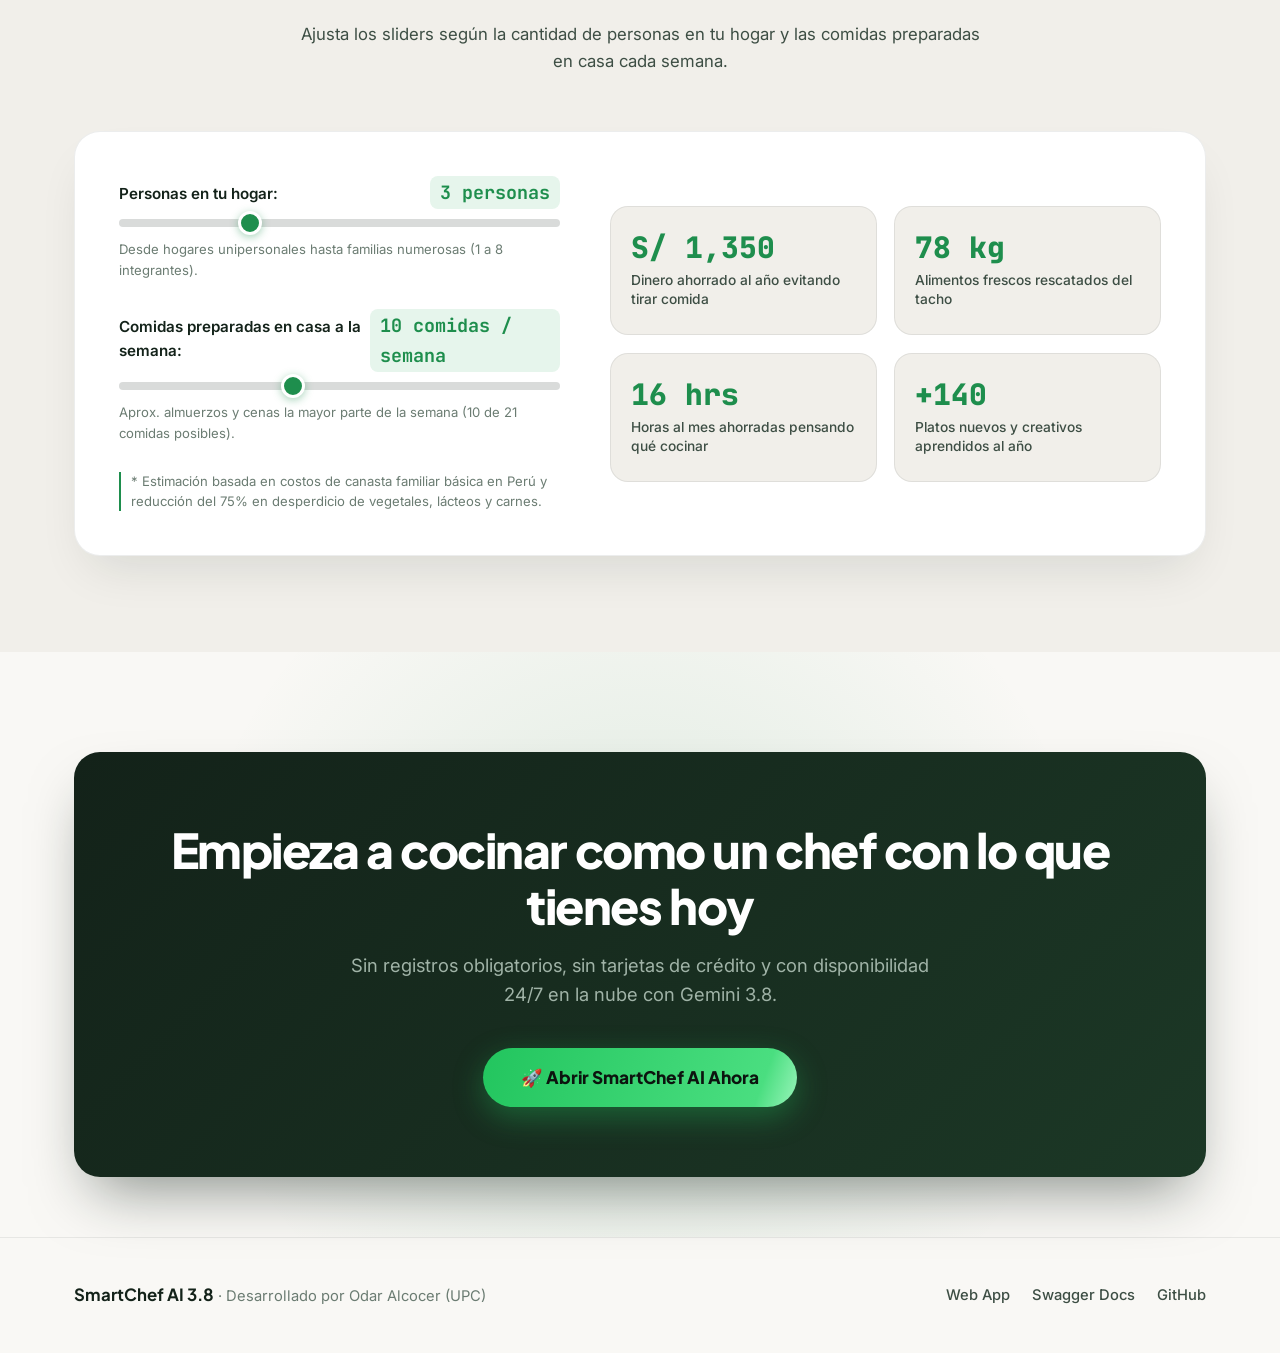
==== commit 3c4bd3d8: "feat(landing): integrar landing editorial Magic UI en raiz y mover SPA a /app.html" ====
--- a/src/main/resources/static/index.html
+++ b/src/main/resources/static/index.html
@@ -1,274 +1,2220 @@
 <!DOCTYPE html>
-<html lang="es">
+<html lang="es-PE" data-theme="light">
 <head>
-    <meta charset="UTF-8">
-    <meta name="viewport" content="width=device-width, initial-scale=1">
-    <title>SmartChef AI</title>
-    <meta name="description" content="Fotografia tu despensa y recibe 3 recetas de aprovechamiento generadas con Google Gemini.">
-    <link rel="stylesheet" href="styles.css">
-    <link rel="icon" href="data:image/svg+xml,<svg xmlns='http://www.w3.org/2000/svg' viewBox='0 0 100 100'><text y='.9em' font-size='90'>&#127859;</text></svg>">
+  <meta charset="UTF-8" />
+  <meta name="viewport" content="width=device-width, initial-scale=1.0" />
+  <meta name="description" content="SmartChef AI — Tu Chef Inteligente de Aprovechamiento con Google Gemini 3.8. Transforma los ingredientes de tu refrigeradora en recetas gourmet al instante." />
+  <title>SmartChef AI — Powered by Google Gemini 3.8 Flash</title>
+  
+  <!-- Tipografías de alta gama (Inter, Plus Jakarta Sans, JetBrains Mono) -->
+  <link rel="preconnect" href="https://fonts.googleapis.com" />
+  <link rel="preconnect" href="https://fonts.gstatic.com" crossorigin />
+  <link href="https://fonts.googleapis.com/css2?family=Inter:wght@400;500;600;700&family=JetBrains+Mono:wght@500;600;700&family=Plus+Jakarta+Sans:wght@600;700;800&display=swap" rel="stylesheet" />
+  <link rel="icon" href="data:image/svg+xml,<svg xmlns='http://www.w3.org/2000/svg' viewBox='0 0 100 100'><text y='.9em' font-size='90'>&#127859;</text></svg>">
+
+  <style>
+    /* ==========================================================================
+       SmartChef AI — Magic UI & EcoCommute Design System
+       Google Gemini 3.8 Flash Vision Edition
+       ========================================================================== */
+
+    :root, html[data-theme="light"] {
+      color-scheme: light;
+      --bg: #F9F8F5;
+      --bg-alt: #F1EFEA;
+      --card: #FFFFFF;
+      --card-subtle: #F6F4EE;
+      --dark-surface: #0E1B14;
+
+      --ink: #132219;
+      --ink-secondary: #3D4E44;
+      --ink-muted: #6B7C72;
+
+      --accent: #1E8E4D;
+      --accent-hover: #16703B;
+      --accent-soft: #E6F5EC;
+      --accent-bright: #28B965;
+
+      --amber: #D97706;
+      --amber-soft: #FEF3C7;
+      --amber-hover: #B45309;
+
+      --border: rgba(19, 34, 25, 0.08);
+      --border-strong: rgba(19, 34, 25, 0.16);
+
+      --shadow-sm: 0 2px 8px rgba(19, 34, 25, 0.04);
+      --shadow-md: 0 16px 36px -12px rgba(19, 34, 25, 0.08);
+      --shadow-lg: 0 24px 50px -16px rgba(19, 34, 25, 0.12);
+
+      --topbar-bg: rgba(249, 248, 245, 0.90);
+      --dock-bg: rgba(255, 255, 255, 0.88);
+      --dock-border: rgba(19, 34, 25, 0.12);
+      --badge-bg: rgba(30, 142, 77, 0.08);
+      --badge-border: rgba(30, 142, 77, 0.2);
+      --beam-color: rgba(30, 142, 77, 0.7);
+    }
+
+    html[data-theme="dark"] {
+      color-scheme: dark;
+      --bg: #0C140F;
+      --bg-alt: #111B15;
+      --card: #15221B;
+      --card-subtle: #192921;
+      --dark-surface: #1E3228;
+
+      --ink: #F2F5F3;
+      --ink-secondary: #A0B0A7;
+      --ink-muted: #6C7D73;
+
+      --accent: #28B965;
+      --accent-hover: #1E8E4D;
+      --accent-soft: rgba(40, 185, 101, 0.15);
+      --accent-bright: #4ADE80;
+
+      --amber: #F59E0B;
+      --amber-soft: rgba(245, 158, 11, 0.15);
+      --amber-hover: #D97706;
+
+      --border: rgba(255, 255, 255, 0.08);
+      --border-strong: rgba(255, 255, 255, 0.16);
+
+      --shadow-sm: 0 2px 8px rgba(0, 0, 0, 0.3);
+      --shadow-md: 0 18px 40px -12px rgba(0, 0, 0, 0.5);
+      --shadow-lg: 0 28px 60px -16px rgba(0, 0, 0, 0.65);
+
+      --topbar-bg: rgba(12, 20, 15, 0.90);
+      --dock-bg: rgba(21, 34, 27, 0.88);
+      --dock-border: rgba(255, 255, 255, 0.12);
+      --badge-bg: rgba(40, 185, 101, 0.12);
+      --badge-border: rgba(40, 185, 101, 0.25);
+      --beam-color: rgba(74, 222, 128, 0.8);
+    }
+
+    :root {
+      --sans: "Inter", -apple-system, BlinkMacSystemFont, sans-serif;
+      --display: "Plus Jakarta Sans", "Inter", sans-serif;
+      --mono: "JetBrains Mono", monospace;
+
+      --radius-sm: 10px;
+      --radius-md: 18px;
+      --radius-lg: 26px;
+      --radius-pill: 999px;
+
+      /* ======================================================================
+         Sistema de movimiento compartido con la aplicacion (styles.css).
+         Una sola curva y tres duraciones en todo el producto: el landing y la
+         app deben sentirse como la misma pieza de software.
+         ====================================================================== */
+
+      /* Unica curva de salida. No se usa ninguna otra. */
+      --motion-ease: cubic-bezier(0.2, 0, 0, 1);
+
+      /* Respuesta inmediata: hover, press, color. Nunca por encima de 150ms. */
+      --motion-fast: 150ms;
+      /* Entradas y cambios de estado poco frecuentes. */
+      --motion-enter: 300ms;
+      /* Las salidas son mas cortas que las entradas. */
+      --motion-exit: 150ms;
+
+      /* Desplazamiento y desenfoque de toda entrada escalonada. */
+      --motion-shift: 12px;
+      --motion-blur: 4px;
+      /* Separacion entre elementos de una secuencia. */
+      --motion-stagger: 100ms;
+
+      /* Escala de pulsado. */
+      --motion-press: 0.96;
+    }
+
+    *, *::before, *::after {
+      box-sizing: border-box;
+      margin: 0;
+      padding: 0;
+    }
+
+    html {
+      font-size: 16px;
+    }
+
+    body {
+      font-family: var(--sans);
+      background-color: var(--bg);
+      color: var(--ink);
+      line-height: 1.6;
+      -webkit-font-smoothing: antialiased;
+      overflow-x: hidden;
+      /* Sin transition lenta en body para que el view transition de tema sea instantáneo a 60fps */
+    }
+
+    /* ==================== ANIMATED THEME TOGGLER (VIEW TRANSITION NATIVO A 60FPS) ==================== */
+    ::view-transition-old(root),
+    ::view-transition-new(root) {
+      animation: none;
+      mix-blend-mode: normal;
+    }
+    ::view-transition-old(root) {
+      z-index: 1;
+    }
+    ::view-transition-new(root) {
+      z-index: 9999;
+      animation: var(--motion-enter) var(--motion-ease) theme-circular-wipe forwards;
+    }
+
+    @keyframes theme-circular-wipe {
+      from {
+        clip-path: circle(0px at var(--reveal-x, 50%) var(--reveal-y, 50%));
+      }
+      to {
+        clip-path: circle(var(--reveal-radius, 150vmax) at var(--reveal-x, 50%) var(--reveal-y, 50%));
+      }
+    }
+
+    /* Scroll progress bar en el tope */
+    .scroll-progress {
+      position: fixed;
+      top: 0;
+      left: 0;
+      height: 3px;
+      background: linear-gradient(90deg, var(--accent) 0%, var(--amber) 100%);
+      width: 0%;
+      z-index: 9999;
+      transition: width 0.08s linear;
+    }
+
+    .container {
+      width: 100%;
+      max-width: 1180px;
+      margin: 0 auto;
+      padding: 0 24px;
+    }
+
+    /* ==================== MODO DE NAVEGACIÓN: TOPBAR vs DOCK ==================== */
+    .topbar {
+      position: fixed;
+      top: 0;
+      left: 0;
+      right: 0;
+      z-index: 1000;
+      background: var(--topbar-bg);
+      backdrop-filter: blur(14px);
+      -webkit-backdrop-filter: blur(14px);
+      border-bottom: 1px solid var(--border);
+      transition: transform var(--motion-enter) var(--motion-ease), opacity var(--motion-enter) var(--motion-ease);
+    }
+
+    /* Cuando el modo Dock está activo: la barra se vuelve una cápsula flotante con el logo en el tope */
+    body[data-nav-mode="dock"] .topbar {
+      background: transparent;
+      backdrop-filter: none;
+      -webkit-backdrop-filter: none;
+      border-bottom-color: transparent;
+      pointer-events: none;
+    }
+
+    body[data-nav-mode="dock"] .topbar-inner {
+      padding-top: 14px;
+    }
+
+    body[data-nav-mode="dock"] .brand {
+      pointer-events: auto;
+      background: var(--card);
+      backdrop-filter: blur(14px);
+      -webkit-backdrop-filter: blur(14px);
+      border: 1px solid var(--border-strong);
+      padding: 7px 18px;
+      border-radius: var(--radius-pill);
+      box-shadow: var(--shadow-md);
+      transition-property: translate, border-color, box-shadow;
+      transition-duration: var(--motion-enter);
+      transition-timing-function: var(--motion-ease);
+    }
+
+    @media (hover: hover) {
+      body[data-nav-mode="dock"] .brand:hover {
+        translate: 0 -2px;
+        border-color: var(--accent);
+        box-shadow: var(--shadow-lg);
+      }
+    }
+
+    body[data-nav-mode="dock"] .nav-links {
+      opacity: 0;
+      pointer-events: none;
+      transform: translateY(-16px);
+      transition: opacity var(--motion-fast) var(--motion-ease), transform var(--motion-fast) var(--motion-ease);
+    }
+
+    body[data-nav-mode="dock"] .nav-actions {
+      pointer-events: auto;
+    }
+
+    body[data-nav-mode="dock"] .nav-mode-btn {
+      display: none;
+    }
+
+    body[data-nav-mode="dock"] .topbar .interactive-hover-btn {
+      display: none;
+    }
+
+    body[data-nav-mode="dock"] .theme-toggle-btn {
+      box-shadow: var(--shadow-md);
+    }
+
+    .topbar-inner {
+      display: flex;
+      align-items: center;
+      justify-content: space-between;
+      height: 72px;
+    }
+
+    .brand {
+      display: inline-flex;
+      align-items: center;
+      gap: 10px;
+      text-decoration: none;
+      color: var(--ink);
+      font-family: var(--display);
+      font-weight: 800;
+      font-size: 1.25rem;
+      letter-spacing: -0.02em;
+      white-space: nowrap;
+      flex-shrink: 0;
+    }
+
+    .brand-icon {
+      width: 38px;
+      height: 38px;
+      background: var(--accent-soft);
+      border: 1px solid var(--badge-border);
+      border-radius: var(--radius-sm);
+      display: flex;
+      align-items: center;
+      justify-content: center;
+      font-size: 1.25rem;
+      box-shadow: 0 2px 6px rgba(30, 142, 77, 0.12);
+      transition: transform var(--motion-fast) var(--motion-ease);
+      flex-shrink: 0;
+    }
+
+    @media (hover: hover) {
+      .brand:hover .brand-icon {
+        transform: rotate(-10deg) scale(1.05);
+      }
+    }
+
+    .brand-ai-badge {
+      display: inline-block;
+      white-space: nowrap;
+      background: linear-gradient(135deg, var(--accent) 0%, var(--accent-hover) 100%);
+      color: #FFFFFF;
+      font-size: 0.72rem;
+      padding: 2px 8px;
+      border-radius: 6px;
+      font-weight: 800;
+      letter-spacing: 0.04em;
+      margin-left: 6px;
+      vertical-align: middle;
+    }
+
+    .nav-links {
+      display: flex;
+      align-items: center;
+      gap: 18px;
+      white-space: nowrap;
+    }
+
+    .nav-link {
+      text-decoration: none;
+      color: var(--ink-secondary);
+      font-size: 0.94rem;
+      font-weight: 500;
+      transition: color var(--motion-fast) var(--motion-ease);
+      position: relative;
+      white-space: nowrap;
+      display: inline-block;
+    }
+
+    @media (hover: hover) {
+      .nav-link:hover {
+        color: var(--accent);
+      }
+    }
+
+    .nav-link::after {
+      content: "";
+      position: absolute;
+      bottom: -4px;
+      left: 0;
+      width: 0%;
+      height: 2px;
+      background: var(--accent);
+      transition: width var(--motion-fast) var(--motion-ease);
+    }
+
+    @media (hover: hover) {
+      .nav-link:hover::after {
+        width: 100%;
+      }
+    }
+
+    .nav-actions {
+      display: flex;
+      align-items: center;
+      gap: 10px;
+      white-space: nowrap;
+      flex-shrink: 0;
+    }
+
+    /* Botón switcher Topbar -> Dock */
+    .nav-mode-btn {
+      background: var(--card);
+      border: 1px solid var(--border-strong);
+      color: var(--ink);
+      font-family: var(--display);
+      font-weight: 700;
+      font-size: 0.82rem;
+      padding: 8px 14px;
+      border-radius: var(--radius-pill);
+      display: inline-flex;
+      align-items: center;
+      gap: 6px;
+      cursor: pointer;
+      transition-property: background-color, border-color, color, scale;
+      transition-duration: var(--motion-fast);
+      transition-timing-function: var(--motion-ease);
+      box-shadow: var(--shadow-sm);
+    }
+
+    @media (hover: hover) {
+      .nav-mode-btn:hover {
+        background: var(--bg-alt);
+        border-color: var(--accent);
+        color: var(--accent);
+        transform: translateY(-2px);
+      }
+    }
+
+    /* Theme Switcher Button */
+    .theme-toggle-btn {
+      background: var(--card);
+      border: 1px solid var(--border-strong);
+      color: var(--ink);
+      width: 40px;
+      height: 40px;
+      border-radius: 50%;
+      display: flex;
+      align-items: center;
+      justify-content: center;
+      cursor: pointer;
+      transition: transform var(--motion-fast) var(--motion-ease), border-color var(--motion-fast) var(--motion-ease);
+      position: relative;
+      overflow: hidden;
+    }
+
+    @media (hover: hover) {
+      .theme-toggle-btn:hover {
+        background: var(--bg-alt);
+        transform: scale(1.08);
+        border-color: var(--accent);
+      }
+    }
+
+    .theme-toggle-icon {
+      font-size: 1.15rem;
+      pointer-events: none;
+    }
+
+    /* ==================== 2. INTERACTIVE HOVER BUTTON (100% ESTABLE Y FLUIDO) ==================== */
+    .interactive-hover-btn {
+      position: relative;
+      display: inline-flex;
+      align-items: center;
+      justify-content: center;
+      padding: 11px 24px;
+      border-radius: var(--radius-pill);
+      background: var(--card);
+      color: var(--ink) !important;
+      font-family: var(--display);
+      font-weight: 700;
+      font-size: 0.94rem;
+      text-decoration: none;
+      border: 1px solid var(--border-strong);
+      overflow: hidden;
+      cursor: pointer;
+      box-shadow: var(--shadow-sm);
+      transition: transform var(--motion-fast) var(--motion-ease), box-shadow var(--motion-fast) var(--motion-ease), border-color var(--motion-fast) var(--motion-ease);
+      user-select: none;
+      isolation: isolate;
+    }
+
+    /* Círculo de fondo expansivo que NO altera el flujo del layout */
+    .interactive-hover-btn .btn-bg-fill {
+      position: absolute;
+      top: 50%;
+      left: 18px;
+      width: 14px;
+      height: 14px;
+      border-radius: 50%;
+      background: linear-gradient(135deg, var(--accent) 0%, var(--accent-hover) 100%);
+      transform: translateY(-50%) scale(0);
+      transition: transform var(--motion-enter) var(--motion-ease);
+      pointer-events: none;
+      z-index: 1;
+    }
+
+    /* Punto verde inicial */
+    .interactive-hover-btn .btn-dot {
+      width: 8px;
+      height: 8px;
+      border-radius: 50%;
+      background: var(--accent);
+      margin-right: 9px;
+      transition: opacity var(--motion-fast) var(--motion-ease), transform var(--motion-enter) var(--motion-ease);
+      pointer-events: none;
+      position: relative;
+      z-index: 2;
+      flex-shrink: 0;
+    }
+
+    .interactive-hover-btn .btn-text {
+      position: relative;
+      z-index: 2;
+      transition: transform var(--motion-enter) var(--motion-ease), color var(--motion-enter) var(--motion-ease);
+      pointer-events: none;
+      white-space: nowrap;
+    }
+
+    .interactive-hover-btn .btn-arrow {
+      position: relative;
+      z-index: 2;
+      display: inline-block;
+      margin-left: 6px;
+      opacity: 0;
+      transform: translateX(-8px);
+      transition: transform var(--motion-enter) var(--motion-ease), opacity var(--motion-fast) var(--motion-ease), color var(--motion-enter) var(--motion-ease);
+      pointer-events: none;
+    }
+
+    /* Estados de hover: CERO saltos o parpadeos */
+    @media (hover: hover) {
+      .interactive-hover-btn:hover {
+        transform: translateY(-2px);
+        border-color: var(--accent);
+        box-shadow: 0 8px 24px rgba(30, 142, 77, 0.28);
+      }
+    }
+
+    @media (hover: hover) {
+      .interactive-hover-btn:hover .btn-bg-fill {
+        transform: translateY(-50%) scale(30);
+      }
+    }
+
+    @media (hover: hover) {
+      .interactive-hover-btn:hover .btn-dot {
+        opacity: 0;
+        transform: scale(0.3);
+      }
+    }
+
+    @media (hover: hover) {
+      .interactive-hover-btn:hover .btn-text {
+        color: #FFFFFF !important;
+        transform: translateX(-4px);
+      }
+    }
+
+    @media (hover: hover) {
+      .interactive-hover-btn:hover .btn-arrow {
+        opacity: 1;
+        color: #FFFFFF;
+        transform: translateX(0);
+      }
+    }
+
+    /* Shimmer Pill Button */
+    .btn-shimmer-pill {
+      position: relative;
+      display: inline-flex;
+      align-items: center;
+      gap: 8px;
+      background: linear-gradient(110deg, var(--accent) 0%, #2db469 45%, #6beaa3 50%, #2db469 55%, var(--accent) 100%);
+      background-size: 200% 100%;
+      animation: shimmer 3s infinite linear;
+      color: #FFFFFF !important;
+      text-decoration: none;
+      font-family: var(--display);
+      font-weight: 700;
+      font-size: 0.94rem;
+      padding: 12px 26px;
+      border-radius: var(--radius-pill);
+      border: 1px solid rgba(255, 255, 255, 0.25);
+      box-shadow: 0 4px 14px rgba(30, 142, 77, 0.28);
+      transition: transform var(--motion-fast) var(--motion-ease), box-shadow var(--motion-fast) var(--motion-ease);
+    }
+
+    @media (hover: hover) {
+      .btn-shimmer-pill:hover {
+        transform: translateY(-2px);
+        box-shadow: 0 8px 22px rgba(30, 142, 77, 0.38);
+      }
+    }
+
+    @keyframes shimmer {
+      0% { background-position: 200% 0; }
+      100% { background-position: -200% 0; }
+    }
+
+    /* ==================== 3. KINETIC TEXT & TEXT ANIMATE ==================== */
+    .hero-title {
+      font-family: var(--display);
+      font-weight: 800;
+      font-size: clamp(2.4rem, 4.4vw, 3.6rem);
+      line-height: 1.12;
+      letter-spacing: -0.035em;
+      color: var(--ink);
+      margin-bottom: 22px;
+    }
+
+    /*
+     * El estado oculto vive en el fotograma inicial, NO en la regla base: si la
+     * animacion no llega a ejecutarse (pestana en segundo plano, CSS que no
+     * carga), la palabra se queda visible en lugar de desaparecer.
+     */
+    .kinetic-word {
+      display: inline-block;
+      animation: kinetic-reveal var(--motion-enter) var(--motion-ease) both;
+      animation-delay: var(--d, 0ms);
+    }
+
+    @keyframes kinetic-reveal {
+      from {
+        opacity: 0;
+        translate: 0 22px;
+        rotate: 1.2deg;
+      }
+      to {
+        opacity: 1;
+        translate: 0 0;
+        rotate: 0deg;
+      }
+    }
+
+    @keyframes kinetic-fade {
+      from { opacity: 0; }
+      to   { opacity: 1; }
+    }
+
+    .hero-title-highlight {
+      background: linear-gradient(135deg, var(--accent) 0%, var(--amber) 100%);
+      -webkit-background-clip: text;
+      -webkit-text-fill-color: transparent;
+      display: inline-block;
+    }
+
+    /* ==================== 4. BORDER BEAM (MAGIC UI) ==================== */
+    .border-beam-card {
+      position: relative;
+      overflow: hidden;
+      border-radius: var(--radius-lg);
+    }
+
+    .border-beam {
+      position: absolute;
+      inset: -1px;
+      border-radius: inherit;
+      pointer-events: none;
+      mask: linear-gradient(#fff 0 0) content-box, linear-gradient(#fff 0 0);
+      -webkit-mask: linear-gradient(#fff 0 0) content-box, linear-gradient(#fff 0 0);
+      mask-composite: exclude;
+      -webkit-mask-composite: xor;
+      padding: 1.5px;
+      z-index: 3;
+    }
+
+    .border-beam::after {
+      content: "";
+      position: absolute;
+      aspect-ratio: 1;
+      width: 140px;
+      background: radial-gradient(circle, var(--beam-color) 0%, transparent 70%);
+      offset-path: rect(0 auto auto 0 round inherit);
+      animation: border-beam-anim 7s linear infinite;
+    }
+
+    @keyframes border-beam-anim {
+      100% {
+        offset-distance: 100%;
+      }
+    }
+
+    /* ==================== 5. GLARE HOVER (3D TILT & GLOSS) ==================== */
+    .glare-card {
+      transition: transform var(--motion-fast) var(--motion-ease), box-shadow var(--motion-fast) var(--motion-ease);
+      transform-style: preserve-3d;
+      will-change: transform;
+      position: relative;
+    }
+
+    .glare-card::before {
+      content: "";
+      position: absolute;
+      inset: 0;
+      border-radius: inherit;
+      background: radial-gradient(circle at var(--gx, 50%) var(--gy, 50%), rgba(255, 255, 255, 0.18) 0%, transparent 65%);
+      opacity: 0;
+      pointer-events: none;
+      transition: opacity var(--motion-enter) var(--motion-ease);
+      z-index: 2;
+    }
+
+    @media (hover: hover) {
+      .glare-card:hover::before {
+        opacity: 1;
+      }
+    }
+
+    /* ==================== 1. HERO SECTION ==================== */
+    .hero-section {
+      min-height: 88vh;
+      padding-top: 115px;
+      padding-bottom: 70px;
+      display: flex;
+      align-items: center;
+      position: relative;
+      overflow: hidden;
+      background: radial-gradient(circle at 85% 20%, rgba(30, 142, 77, 0.09) 0%, transparent 45%),
+                  radial-gradient(circle at 10% 80%, rgba(217, 119, 6, 0.07) 0%, transparent 45%);
+    }
+
+    .hero-grid {
+      display: grid;
+      grid-template-columns: 1.15fr 0.95fr;
+      gap: 56px;
+      align-items: center;
+    }
+
+    .hero-badge {
+      display: inline-flex;
+      align-items: center;
+      gap: 8px;
+      background: var(--badge-bg);
+      border: 1px solid var(--badge-border);
+      padding: 6px 14px;
+      border-radius: var(--radius-pill);
+      font-size: 0.84rem;
+      font-weight: 600;
+      color: var(--accent);
+      margin-bottom: 24px;
+    }
+
+    .hero-badge-dot {
+      width: 8px;
+      height: 8px;
+      background: var(--accent-bright);
+      border-radius: 50%;
+      box-shadow: 0 0 10px var(--accent-bright);
+      animation: pulse-dot 1.8s infinite ease-in-out;
+    }
+
+    @keyframes pulse-dot {
+      0%, 100% { opacity: 1; transform: scale(1); }
+      50% { opacity: 0.4; transform: scale(0.8); }
+    }
+
+    .hero-desc {
+      font-size: 1.12rem;
+      color: var(--ink-secondary);
+      line-height: 1.65;
+      margin-bottom: 34px;
+      max-width: 540px;
+    }
+
+    .hero-actions {
+      display: flex;
+      align-items: center;
+      gap: 16px;
+      flex-wrap: wrap;
+      margin-bottom: 42px;
+    }
+
+    .hero-stats {
+      display: grid;
+      grid-template-columns: repeat(3, 1fr);
+      gap: 20px;
+      padding-top: 26px;
+      border-top: 1px solid var(--border);
+    }
+
+    .hero-stat-value {
+      font-family: var(--mono);
+      font-size: 1.55rem;
+      font-weight: 700;
+      color: var(--ink);
+    }
+
+    .hero-stat-label {
+      font-size: 0.82rem;
+      color: var(--ink-muted);
+      margin-top: 2px;
+    }
+
+    /* Mockup Card Interactive */
+    .hero-visual-card {
+      background: var(--card);
+      border: 1px solid var(--border);
+      border-radius: var(--radius-lg);
+      padding: 24px;
+      box-shadow: var(--shadow-lg);
+      position: relative;
+    }
+
+    .mockup-header {
+      display: flex;
+      align-items: center;
+      justify-content: space-between;
+      margin-bottom: 20px;
+      padding-bottom: 12px;
+      border-bottom: 1px solid var(--border);
+    }
+
+    .mockup-status-dot {
+      display: inline-flex;
+      align-items: center;
+      gap: 6px;
+      font-size: 0.82rem;
+      font-weight: 600;
+      color: var(--accent);
+    }
+
+    .mockup-fridge-preview {
+      background: var(--bg-alt);
+      border-radius: var(--radius-md);
+      padding: 16px;
+      margin-bottom: 18px;
+      border: 1px dashed var(--border-strong);
+    }
+
+    .fridge-tag-row {
+      display: flex;
+      gap: 8px;
+      flex-wrap: wrap;
+      margin-top: 10px;
+    }
+
+    .fridge-tag {
+      background: var(--card);
+      padding: 5px 11px;
+      border-radius: 8px;
+      font-size: 0.82rem;
+      font-weight: 600;
+      border: 1px solid var(--border);
+      display: inline-flex;
+      align-items: center;
+      gap: 5px;
+      box-shadow: 0 1px 3px rgba(0,0,0,0.03);
+    }
+
+    .recipe-card-preview {
+      background: linear-gradient(145deg, var(--accent-soft) 0%, var(--card) 100%);
+      border: 1px solid rgba(30, 142, 77, 0.2);
+      border-radius: var(--radius-md);
+      padding: 18px;
+    }
+
+    .recipe-meta-row {
+      display: flex;
+      gap: 14px;
+      margin-top: 8px;
+      font-size: 0.84rem;
+      color: var(--ink-secondary);
+      font-family: var(--mono);
+    }
+
+    /* ==================== MAGIC UI: MARQUEE ==================== */
+    .marquee-container {
+      width: 100%;
+      overflow: hidden;
+      padding: 24px 0;
+      background: var(--bg-alt);
+      border-top: 1px solid var(--border);
+      border-bottom: 1px solid var(--border);
+      position: relative;
+      mask-image: linear-gradient(to right, transparent, black 12%, black 88%, transparent);
+      -webkit-mask-image: linear-gradient(to right, transparent, black 12%, black 88%, transparent);
+    }
+
+    .marquee-track {
+      display: flex;
+      width: max-content;
+      gap: 16px;
+      animation: marquee-scroll 28s linear infinite;
+    }
+
+    @media (hover: hover) {
+      .marquee-track:hover {
+        animation-play-state: paused;
+      }
+    }
+
+    .marquee-chip {
+      display: inline-flex;
+      align-items: center;
+      gap: 8px;
+      background: var(--card);
+      border: 1px solid var(--border);
+      padding: 8px 18px;
+      border-radius: var(--radius-pill);
+      font-size: 0.88rem;
+      font-weight: 600;
+      color: var(--ink);
+      box-shadow: var(--shadow-sm);
+      white-space: nowrap;
+      user-select: none;
+    }
+
+    @keyframes marquee-scroll {
+      0% { transform: translateX(0); }
+      100% { transform: translateX(-50%); }
+    }
+
+    /* ==================== SECCIONES GLOBALES ==================== */
+    .section {
+      padding: 96px 0;
+      position: relative;
+    }
+
+    .section-alt {
+      background: var(--bg-alt);
+    }
+
+    .section-header {
+      text-align: center;
+      max-width: 680px;
+      margin: 0 auto 56px auto;
+    }
+
+    .section-eyebrow {
+      display: inline-block;
+      text-transform: uppercase;
+      font-size: 0.76rem;
+      font-weight: 700;
+      letter-spacing: 0.1em;
+      color: var(--accent);
+      margin-bottom: 12px;
+      background: var(--badge-bg);
+      padding: 4px 12px;
+      border-radius: var(--radius-pill);
+      border: 1px solid var(--badge-border);
+    }
+
+    .section-title {
+      font-family: var(--display);
+      font-size: clamp(1.8rem, 3.2vw, 2.6rem);
+      font-weight: 800;
+      letter-spacing: -0.03em;
+      line-height: 1.2;
+      color: var(--ink);
+      margin-bottom: 16px;
+    }
+
+    .section-subtitle {
+      font-size: 1.05rem;
+      color: var(--ink-secondary);
+      line-height: 1.6;
+    }
+
+    /* ==================== 2. ¿CÓMO FUNCIONA? ==================== */
+    .steps-grid {
+      display: grid;
+      grid-template-columns: repeat(3, 1fr);
+      gap: 30px;
+    }
+
+    .step-card {
+      background: var(--card);
+      border: 1px solid var(--border);
+      border-radius: var(--radius-lg);
+      padding: 36px 30px;
+      position: relative;
+      box-shadow: var(--shadow-sm);
+    }
+
+    .step-number {
+      font-family: var(--mono);
+      font-size: 2.2rem;
+      font-weight: 800;
+      color: var(--accent);
+      margin-bottom: 18px;
+      display: inline-block;
+      opacity: 0.9;
+    }
+
+    .step-card h3 {
+      font-family: var(--display);
+      font-size: 1.28rem;
+      font-weight: 700;
+      margin-bottom: 12px;
+      color: var(--ink);
+    }
+
+    .step-card p {
+      color: var(--ink-secondary);
+      font-size: 0.94rem;
+      line-height: 1.65;
+    }
+
+    /* ==================== 3. BENTO GRID (MAGIC UI) ==================== */
+    .bento-grid {
+      display: grid;
+      grid-template-columns: repeat(3, 1fr);
+      gap: 24px;
+    }
+
+    .bento-card {
+      background: var(--card);
+      border: 1px solid var(--border);
+      border-radius: var(--radius-lg);
+      padding: 34px;
+      position: relative;
+      overflow: hidden;
+      display: flex;
+      flex-direction: column;
+      justify-content: space-between;
+      box-shadow: var(--shadow-sm);
+    }
+
+    .bento-col-2 {
+      grid-column: span 2;
+    }
+
+    .bento-header {
+      margin-bottom: 24px;
+      position: relative;
+      z-index: 2;
+    }
+
+    .bento-tag {
+      display: inline-flex;
+      align-items: center;
+      gap: 6px;
+      font-size: 0.76rem;
+      font-weight: 700;
+      text-transform: uppercase;
+      letter-spacing: 0.06em;
+      color: var(--accent);
+      background: var(--accent-soft);
+      padding: 4px 10px;
+      border-radius: 6px;
+      margin-bottom: 14px;
+    }
+
+    .bento-card h3 {
+      font-family: var(--display);
+      font-size: 1.35rem;
+      font-weight: 700;
+      color: var(--ink);
+      line-height: 1.3;
+      margin-bottom: 10px;
+    }
+
+    .bento-card p {
+      color: var(--ink-secondary);
+      font-size: 0.95rem;
+      line-height: 1.6;
+    }
+
+    .bento-visual {
+      margin-top: 20px;
+      background: var(--bg-alt);
+      border-radius: var(--radius-md);
+      padding: 16px;
+      border: 1px solid var(--border);
+      position: relative;
+      z-index: 2;
+    }
+
+    .bento-checklist-item {
+      display: flex;
+      align-items: center;
+      justify-content: space-between;
+      padding: 8px 12px;
+      background: var(--card);
+      border-radius: 8px;
+      margin-bottom: 8px;
+      font-size: 0.86rem;
+      font-weight: 500;
+      border: 1px solid var(--border);
+    }
+
+    .bento-checklist-item:last-child {
+      margin-bottom: 0;
+    }
+
+    .bento-tag-pill {
+      font-size: 0.75rem;
+      font-family: var(--mono);
+      padding: 2px 8px;
+      border-radius: 4px;
+      font-weight: 600;
+    }
+
+    .tag-danger {
+      background: #FEE2E2;
+      color: #991B1B;
+    }
+
+    .tag-success {
+      background: var(--accent-soft);
+      color: var(--accent);
+    }
+
+    .bento-pills-row {
+      display: flex;
+      gap: 8px;
+      flex-wrap: wrap;
+    }
+
+    .bento-pill-feature {
+      background: var(--card);
+      border: 1px solid var(--border);
+      padding: 6px 12px;
+      border-radius: var(--radius-pill);
+      font-size: 0.8rem;
+      font-weight: 600;
+      display: inline-flex;
+      align-items: center;
+      gap: 6px;
+    }
+
+    /* ==================== 4. CALCULADORA DE AHORRO ==================== */
+    .calculator-container {
+      background: var(--card);
+      border: 1px solid var(--border);
+      border-radius: var(--radius-lg);
+      padding: 44px;
+      box-shadow: var(--shadow-lg);
+      display: grid;
+      grid-template-columns: 1fr 1.25fr;
+      gap: 50px;
+      align-items: center;
+    }
+
+    .calc-controls {
+      display: flex;
+      flex-direction: column;
+      gap: 28px;
+      position: relative;
+      z-index: 2;
+    }
+
+    .slider-group {
+      display: flex;
+      flex-direction: column;
+      gap: 10px;
+    }
+
+    .slider-header {
+      display: flex;
+      justify-content: space-between;
+      align-items: baseline;
+    }
+
+    .slider-label {
+      font-size: 0.95rem;
+      font-weight: 600;
+      color: var(--ink);
+    }
+
+    .slider-value-badge {
+      font-family: var(--mono);
+      font-size: 1.15rem;
+      font-weight: 700;
+      color: var(--accent);
+      background: var(--accent-soft);
+      padding: 2px 10px;
+      border-radius: 8px;
+    }
+
+    .calc-slider {
+      -webkit-appearance: none;
+      appearance: none;
+      width: 100%;
+      height: 8px;
+      border-radius: 999px;
+      background: var(--border-strong);
+      outline: none;
+      cursor: pointer;
+    }
+
+    .calc-slider::-webkit-slider-thumb {
+      -webkit-appearance: none;
+      appearance: none;
+      width: 24px;
+      height: 24px;
+      border-radius: 50%;
+      background: var(--accent);
+      border: 3px solid #FFFFFF;
+      box-shadow: 0 2px 8px rgba(30, 142, 77, 0.4);
+      cursor: pointer;
+      transition: transform var(--motion-fast) var(--motion-ease);
+    }
+
+    @media (hover: hover) {
+      .calc-slider::-webkit-slider-thumb:hover {
+        transform: scale(1.15);
+      }
+    }
+
+    .slider-hint {
+      font-size: 0.82rem;
+      color: var(--ink-muted);
+      margin-top: 2px;
+    }
+
+    .calc-results-grid {
+      display: grid;
+      grid-template-columns: repeat(2, 1fr);
+      gap: 18px;
+      position: relative;
+      z-index: 2;
+    }
+
+    .calc-result-card {
+      background: var(--bg-alt);
+      border: 1px solid var(--border);
+      border-radius: var(--radius-md);
+      padding: 24px 20px;
+      text-align: left;
+      transition-property: border-color, background-color, box-shadow;
+      transition-duration: var(--motion-fast);
+      transition-timing-function: var(--motion-ease);
+    }
+
+    @media (hover: hover) {
+      .calc-result-card:hover {
+        border-color: var(--accent);
+        background: var(--card);
+        box-shadow: var(--shadow-sm);
+      }
+    }
+
+    .number-ticker {
+      font-family: var(--mono);
+      font-size: 1.85rem;
+      font-weight: 800;
+      color: var(--accent);
+      line-height: 1.15;
+      margin-bottom: 6px;
+      font-variant-numeric: tabular-nums;
+    }
+
+    .calc-result-label {
+      font-size: 0.86rem;
+      color: var(--ink-secondary);
+      font-weight: 500;
+      line-height: 1.4;
+    }
+
+    /* ==================== 8. MAGIC UI DOCK (CON ANIMACIÓN DE ENTRADA Y SALIDA) ==================== */
+    .magic-dock-container {
+      position: fixed;
+      bottom: 22px;
+      left: 50%;
+      transform: translateX(-50%) translateY(0);
+      opacity: 1;
+      pointer-events: auto;
+      z-index: 990;
+      display: flex;
+      align-items: center;
+      gap: 12px;
+      padding: 10px 18px;
+      border-radius: var(--radius-pill);
+      background: var(--dock-bg);
+      backdrop-filter: blur(18px);
+      -webkit-backdrop-filter: blur(18px);
+      border: 1px solid var(--dock-border);
+      box-shadow: 0 20px 40px -10px rgba(0, 0, 0, 0.15), 0 0 0 1px rgba(255, 255, 255, 0.1) inset;
+      transition: transform var(--motion-enter) var(--motion-ease), opacity var(--motion-enter) var(--motion-ease);
+    }
+
+    /* Cuando el modo Topbar está activo, el Dock se repliega hacia abajo */
+    body[data-nav-mode="topbar"] .magic-dock-container {
+      transform: translateX(-50%) translateY(120px) scale(0.9);
+      opacity: 0;
+      pointer-events: none;
+    }
+
+    .dock-icon-btn {
+      width: 44px;
+      height: 44px;
+      border-radius: 50%;
+      display: flex;
+      align-items: center;
+      justify-content: center;
+      font-size: 1.25rem;
+      color: var(--ink);
+      text-decoration: none;
+      background: var(--card);
+      border: 1px solid var(--border);
+      box-shadow: var(--shadow-sm);
+      cursor: pointer;
+      position: relative;
+      transition: transform var(--motion-fast) var(--motion-ease), background-color var(--motion-fast) var(--motion-ease), border-color var(--motion-fast) var(--motion-ease);
+    }
+
+    @media (hover: hover) {
+      .dock-icon-btn:hover {
+        transform: scale(1.35) translateY(-8px);
+        background: var(--bg-alt);
+        border-color: var(--accent);
+        z-index: 10;
+      }
+    }
+
+    .dock-icon-btn.dock-primary {
+      background: var(--accent);
+      color: #FFFFFF;
+      border-color: rgba(255, 255, 255, 0.3);
+    }
+
+    @media (hover: hover) {
+      .dock-icon-btn.dock-primary:hover {
+        background: var(--accent-hover);
+      }
+    }
+
+    .dock-mode-switch-btn {
+      background: var(--accent-soft);
+      border-color: var(--accent);
+      color: var(--accent);
+    }
+
+    /* Tooltip en Dock */
+    .dock-icon-btn::before {
+      content: attr(data-tooltip);
+      position: absolute;
+      bottom: calc(100% + 12px);
+      left: 50%;
+      transform: translateX(-50%) translateY(4px);
+      background: var(--ink);
+      color: var(--bg);
+      font-size: 0.72rem;
+      font-family: var(--display);
+      font-weight: 700;
+      padding: 4px 10px;
+      border-radius: 6px;
+      white-space: nowrap;
+      pointer-events: none;
+      opacity: 0;
+      transition: opacity var(--motion-fast) var(--motion-ease), transform var(--motion-fast) var(--motion-ease);
+      box-shadow: var(--shadow-md);
+    }
+
+    @media (hover: hover) {
+      .dock-icon-btn:hover::before {
+        opacity: 1;
+        transform: translateX(-50%) translateY(0);
+      }
+    }
+
+    .dock-divider {
+      width: 1px;
+      height: 28px;
+      background: var(--border-strong);
+      margin: 0 4px;
+    }
+
+    /* ==================== 5. BANNER FINAL CTA ==================== */
+    .cta-banner-section {
+      padding: 100px 0 60px 0;
+      background: radial-gradient(circle at 50% 50%, rgba(30, 142, 77, 0.12) 0%, transparent 65%);
+    }
+
+    .cta-banner-card {
+      background: linear-gradient(135deg, #132219 0%, #1c3826 100%);
+      color: #FFFFFF;
+      border-radius: var(--radius-lg);
+      padding: 70px 48px;
+      text-align: center;
+      position: relative;
+      overflow: hidden;
+      box-shadow: 0 30px 60px -20px rgba(19, 34, 25, 0.5);
+    }
+
+    .cta-banner-title {
+      font-family: var(--display);
+      font-size: clamp(2rem, 3.8vw, 3rem);
+      font-weight: 800;
+      letter-spacing: -0.03em;
+      line-height: 1.15;
+      margin-bottom: 18px;
+    }
+
+    .cta-banner-desc {
+      font-size: 1.15rem;
+      color: #A0B3A7;
+      max-width: 600px;
+      margin: 0 auto 38px auto;
+      line-height: 1.6;
+    }
+
+    .btn-cta-giant {
+      display: inline-flex;
+      align-items: center;
+      justify-content: center;
+      gap: 12px;
+      background: linear-gradient(110deg, #22C55E 0%, #4ADE80 45%, #86EFAC 50%, #4ADE80 55%, #22C55E 100%);
+      background-size: 200% 100%;
+      animation: shimmer 3.5s infinite linear;
+      color: #0C140F !important;
+      text-decoration: none;
+      font-family: var(--display);
+      font-weight: 800;
+      font-size: 1.08rem;
+      padding: 16px 38px;
+      border-radius: var(--radius-pill);
+      box-shadow: 0 10px 30px rgba(34, 197, 94, 0.35);
+      transition-property: translate, scale, box-shadow;
+      transition-duration: var(--motion-fast);
+      transition-timing-function: var(--motion-ease);
+    }
+
+    @media (hover: hover) {
+      .btn-cta-giant:hover {
+        translate: 0 -3px;
+        scale: 1.02;
+        box-shadow: 0 16px 40px rgba(34, 197, 94, 0.45);
+      }
+    }
+
+    /* ==================== FOOTER ==================== */
+    .footer {
+      border-top: 1px solid var(--border);
+      padding: 44px 0;
+      font-size: 0.92rem;
+      color: var(--ink-muted);
+    }
+
+    .footer-inner {
+      display: flex;
+      align-items: center;
+      justify-content: space-between;
+      flex-wrap: wrap;
+      gap: 20px;
+    }
+
+    .footer-links {
+      display: flex;
+      gap: 22px;
+    }
+
+    .footer-link {
+      text-decoration: none;
+      color: var(--ink-secondary);
+      font-weight: 500;
+      transition: color var(--motion-fast) var(--motion-ease);
+    }
+
+    @media (hover: hover) {
+      .footer-link:hover {
+        color: var(--accent);
+      }
+    }
+
+    /* Scroll Reveal Animations */
+    /*
+     * Entrada por scroll, con los mismos valores que la entrada escalonada de
+     * la aplicacion: opacidad, 4px de desenfoque y 12px de desplazamiento en
+     * 300ms. El retardo entre elementos de una secuencia es --motion-stagger.
+     */
+    [data-scroll-reveal] {
+      opacity: 0;
+      translate: 0 var(--motion-shift);
+      filter: blur(var(--motion-blur));
+      transition-property: opacity, translate, filter;
+      transition-duration: var(--motion-enter);
+      transition-timing-function: var(--motion-ease);
+      transition-delay: var(--reveal-delay, 0ms);
+    }
+
+    [data-scroll-reveal].is-inview {
+      opacity: 1;
+      translate: 0 0;
+      filter: blur(0);
+    }
+
+    /*
+     * Red de seguridad: si el IntersectionObserver no llega a ejecutarse (JS
+     * desactivado o error de carga), el contenido debe quedar visible igual.
+     * Sin esto, opacity:0 lo esconderia de forma permanente.
+     */
+    @media (scripting: none) {
+      [data-scroll-reveal] {
+        opacity: 1;
+        translate: 0 0;
+        filter: blur(0);
+      }
+    }
+
+    @media (max-width: 1140px) {
+      .nav-links {
+        display: none !important;
+      }
+    }
+
+    /* Responsividad */
+    @media (max-width: 960px) {
+      .hero-grid {
+        grid-template-columns: 1fr;
+        gap: 40px;
+      }
+      .steps-grid {
+        grid-template-columns: 1fr;
+      }
+      .bento-grid {
+        grid-template-columns: 1fr;
+      }
+      .bento-col-2 {
+        grid-column: span 1;
+      }
+      .calculator-container {
+        grid-template-columns: 1fr;
+        gap: 36px;
+        padding: 30px;
+      }
+      .calc-results-grid {
+        grid-template-columns: 1fr 1fr;
+      }
+      .nav-links {
+        display: none;
+      }
+      .hero-stats {
+        grid-template-columns: 1fr 1fr;
+      }
+    }
+
+    @media (max-width: 540px) {
+      .calc-results-grid {
+        grid-template-columns: 1fr;
+      }
+      .hero-actions {
+        flex-direction: column;
+        align-items: stretch;
+      }
+      .magic-dock-container {
+        bottom: 12px;
+        padding: 8px 12px;
+        gap: 8px;
+      }
+      .dock-icon-btn {
+        width: 38px;
+        height: 38px;
+        font-size: 1.1rem;
+      }
+    }
+    /* ======================================================================
+       PULSADO Y PREFERENCIA DE MOVIMIENTO
+       Mismo contrato que la aplicacion: 0.96 en 150ms, nunca si el control
+       esta deshabilitado, y cero movimiento si el usuario lo pide.
+       ====================================================================== */
+
+    .nav-mode-btn,
+    .theme-toggle-btn,
+    .interactive-hover-btn,
+    .btn-shimmer-pill,
+    .btn-cta-giant,
+    .dock-icon-btn {
+      /* El control dibuja su propio estado: sin destello gris del navegador. */
+      -webkit-tap-highlight-color: transparent;
+    }
+
+    .nav-mode-btn:not(:disabled):active,
+    .theme-toggle-btn:not(:disabled):active,
+    .interactive-hover-btn:not(:disabled):active,
+    .btn-shimmer-pill:not(:disabled):active,
+    .btn-cta-giant:not(:disabled):active,
+    .dock-icon-btn:not(:disabled):active {
+      scale: var(--motion-press);
+      transition-duration: var(--motion-fast);
+      transition-timing-function: var(--motion-ease);
+    }
+
+    /* El desplazamiento suave tambien es movimiento: solo si se permite. */
+    @media (prefers-reduced-motion: no-preference) {
+      html {
+        scroll-behavior: smooth;
+      }
+    }
+
+    /*
+     * Bajo reduced-motion no se mueve, no se escala y no se desenfoca nada.
+     * Lo que entraba con desplazamiento pasa a entrar solo con opacidad: el
+     * elemento nunca desaparece, unicamente deja de desplazarse.
+     */
+    @media (prefers-reduced-motion: reduce) {
+      html {
+        scroll-behavior: auto;
+      }
+
+      [data-scroll-reveal] {
+        translate: 0 0;
+        filter: blur(0);
+        transition-property: opacity;
+      }
+
+      .nav-mode-btn:not(:disabled):active,
+      .theme-toggle-btn:not(:disabled):active,
+      .interactive-hover-btn:not(:disabled):active,
+      .btn-shimmer-pill:not(:disabled):active,
+      .btn-cta-giant:not(:disabled):active,
+      .dock-icon-btn:not(:disabled):active {
+        scale: 1;
+      }
+
+      /* Decoracion en bucle: aporta cero informacion, se detiene. */
+      .marquee-track,
+      .btn-cta-giant,
+      .border-beam,
+      .pulse-dot,
+      .kinetic-word {
+        animation-name: kinetic-fade;
+      }
+
+      /* Los desplazamientos de hover se quedan en el cambio de color. */
+      body[data-nav-mode="dock"] .brand:hover,
+      .btn-cta-giant:hover,
+      .calc-result-card:hover,
+      .dock-icon-btn:hover,
+      .glare-card:hover {
+        translate: 0 0;
+        scale: 1;
+      }
+    }
+  </style>
 </head>
-<body>
-<header class="topbar">
-    <div class="topbar__inner">
-        <a class="brand" href="#">
-            <span class="brand__mark" aria-hidden="true">&#127859;</span>
-            <span class="brand__text">SmartChef<span class="brand__ai">AI</span></span>
+<body data-nav-mode="topbar">
+  <div class="scroll-progress" id="scroll-progress"></div>
+
+  <!-- ==================== NAVBAR ==================== -->
+  <header class="topbar">
+    <div class="container topbar-inner">
+      <a class="brand" href="#inicio">
+        <span class="brand-icon">🍳</span>
+        <span>SmartChef&nbsp;<span class="brand-ai-badge">AI&nbsp;3.8</span></span>
+      </a>
+
+      <nav class="nav-links">
+        <a class="nav-link" href="#como-funciona">¿Cómo funciona?</a>
+        <a class="nav-link" href="#beneficios">Beneficios</a>
+        <a class="nav-link" href="#calculadora">Calculadora de Ahorro</a>
+        <a class="nav-link" href="swagger-ui/index.html" target="_blank" rel="noopener">Swagger API</a>
+      </nav>
+
+      <div class="nav-actions">
+        <!-- BOTÓN CONMUTADOR DE NAVEGACIÓN (BARRA -> DOCK) -->
+        <button class="nav-mode-btn" id="btn-switch-to-dock" title="Cambiar a Dock flotante">
+          <span>📱</span>
+          <span>Modo Dock</span>
+        </button>
+
+        <!-- ANIMATED THEME TOGGLER (MAGIC UI) -->
+        <button class="theme-toggle-btn" id="theme-btn" aria-label="Cambiar tema">
+          <span class="theme-toggle-icon" id="theme-icon">🌙</span>
+        </button>
+
+        <!-- INTERACTIVE HOVER BUTTON ESTABLE (MAGIC UI) -->
+        <a class="interactive-hover-btn" href="app.html">
+          <span class="btn-bg-fill"></span>
+          <span class="btn-dot"></span>
+          <span class="btn-text">¡Entrar a la App!</span>
+          <span class="btn-arrow">→</span>
         </a>
-
-        <nav class="topbar__nav">
-            <button class="navlink is-active" data-view="scan" type="button">Escanear</button>
-            <button class="navlink" data-view="favorites" type="button">Favoritos</button>
-            <button class="navlink" data-view="history" type="button">Historial</button>
-            <button class="navlink" id="btn-docs" type="button">API Docs</button>
-        </nav>
-
-        <div class="topbar__auth">
-            <span class="userchip is-hidden" id="userchip"></span>
-            <button class="btn btn--ghost" id="btn-auth" type="button">Iniciar sesion</button>
+      </div>
+    </div>
+  </header>
+
+  <!-- ==================== 1. HERO SECTION (KINETIC TEXT & TEXT ANIMATE) ==================== -->
+  <section class="hero-section" id="inicio">
+    <div class="container">
+      <div class="hero-grid">
+        <!-- Columna de Texto -->
+        <div class="hero-content-col">
+          <div class="hero-badge">
+            <span class="hero-badge-dot"></span>
+            <span>Desarrollado con Google Gemini 3.8 Flash Vision</span>
+          </div>
+
+          <!-- KINETIC TEXT ANIMATE -->
+          <h1 class="hero-title">
+            <span class="kinetic-word" style="--d: 80ms;">Tu</span>
+            <span class="kinetic-word" style="--d: 140ms;">refrigeradora</span>
+            <span class="kinetic-word" style="--d: 200ms;">llena</span>
+            <span class="kinetic-word" style="--d: 260ms;">de</span>
+            <span class="kinetic-word" style="--d: 320ms;">ideas,</span>
+            <br />
+            <span class="hero-title-highlight kinetic-word" style="--d: 400ms;">cero</span>
+            <span class="hero-title-highlight kinetic-word" style="--d: 460ms;">comida</span>
+            <span class="hero-title-highlight kinetic-word" style="--d: 520ms;">a</span>
+            <span class="hero-title-highlight kinetic-word" style="--d: 580ms;">la</span>
+            <span class="hero-title-highlight kinetic-word" style="--d: 640ms;">basura.</span>
+          </h1>
+
+          <p class="hero-desc">
+            Sube una fotografía de lo que tienes en tu refri o despensa. El modelo multimodal <strong>Gemini 3.8</strong> reconoce cada vegetal, lácteo y proteína, proponiendo recetas gourmet equilibradas en tiempo récord.
+          </p>
+
+          <div class="hero-actions">
+            <!-- Shimmer CTA -->
+            <a class="btn-shimmer-pill" href="app.html">
+              <span>🚀 Probar SmartChef Gratis</span>
+            </a>
+            <!-- Interactive Hover Button Secondary ESTABLE -->
+            <a class="interactive-hover-btn" href="#como-funciona">
+              <span class="btn-bg-fill"></span>
+              <span class="btn-dot"></span>
+              <span class="btn-text">Ver demostración</span>
+              <span class="btn-arrow">↓</span>
+            </a>
+          </div>
+
+          <!-- NUMBER TICKER HERO STATS -->
+          <div class="hero-stats">
+            <div>
+              <div class="hero-stat-value number-ticker" data-target="3" data-suffix=" Recetas">3 Recetas</div>
+              <div class="hero-stat-label">Opciones gourmet por escaneo</div>
+            </div>
+            <div>
+              <div class="hero-stat-value number-ticker" data-target="1.8" data-prefix="~" data-suffix=" s">~1.8 s</div>
+              <div class="hero-stat-label">Inferencia con Gemini 3.8</div>
+            </div>
+            <div>
+              <div class="hero-stat-value number-ticker" data-target="92" data-suffix=" Tests">92 Tests</div>
+              <div class="hero-stat-label">Backend Spring Boot 3 validado</div>
+            </div>
+          </div>
         </div>
+
+        <!-- Columna de Mockup Card Visual con BORDER BEAM & GLARE HOVER -->
+        <div class="hero-visual-col">
+          <div class="hero-visual-card glare-card border-beam-card">
+            <div class="border-beam"></div>
+
+            <div class="mockup-header">
+              <span class="mockup-status-dot">
+                <span class="hero-badge-dot"></span>
+                Inferencia Gemini 3.8 Vision Activa
+              </span>
+              <span style="font-family: var(--mono); font-size: 0.78rem; color: var(--ink-muted);">API v3.8 Live</span>
+            </div>
+
+            <!-- Escaneo visual simulado -->
+            <div class="mockup-fridge-preview">
+              <div style="display: flex; justify-content: space-between; align-items: center;">
+                <strong style="font-size: 0.88rem; color: var(--ink);">📸 Ingredientes detectados en foto:</strong>
+                <span style="font-size: 0.75rem; color: var(--accent); font-weight: 700;">4 detectados</span>
+              </div>
+              <div class="fridge-tag-row">
+                <span class="fridge-tag">🍅 Tomate maduro <small style="color:var(--accent); font-family:var(--mono);">99%</small></span>
+                <span class="fridge-tag">🥚 Huevos de corral <small style="color:var(--accent); font-family:var(--mono);">97%</small></span>
+                <span class="fridge-tag">🧅 Cebolla roja <small style="color:var(--accent); font-family:var(--mono);">94%</small></span>
+                <span class="fridge-tag">🧀 Queso fresco <small style="color:var(--accent); font-family:var(--mono);">92%</small></span>
+              </div>
+            </div>
+
+            <!-- Receta Generada -->
+            <div class="recipe-card-preview">
+              <div style="display: flex; justify-content: space-between; align-items: flex-start;">
+                <div>
+                  <span style="font-size: 0.76rem; font-weight: 700; color: var(--accent); text-transform: uppercase; letter-spacing: 0.05em;">Receta Recomendada</span>
+                  <h4 style="font-family: var(--display); font-size: 1.15rem; color: var(--ink); margin-top: 2px;">Shakshuka Express al Sartén</h4>
+                </div>
+                <span style="background: var(--card); border: 1px solid var(--border); padding: 3px 8px; border-radius: 6px; font-size: 0.75rem; font-weight: 700;">Aprovechamiento 100%</span>
+              </div>
+              <p style="font-size: 0.86rem; color: var(--ink-secondary); margin-top: 8px;">
+                Sofríe la cebolla con los tomates hasta reducir. Abre 2 pozos para los huevos y espolvorea queso fresco.
+              </p>
+              <div class="recipe-meta-row">
+                <span>⏱️ 15 min</span>
+                <span>🔥 340 kcal</span>
+                <span>🟢 Muy Fácil</span>
+              </div>
+            </div>
+          </div>
+        </div>
+      </div>
     </div>
-</header>
-
-<main class="page">
-
-    <!-- ============ VISTA: ESCANEAR ============ -->
-    <section class="view is-active" id="view-scan">
-        <div class="hero">
-            <div class="hero__inner">
-
-                <div class="hero__copy">
-                    <p class="hero__eyebrow">
-                        <span class="hero__dot" aria-hidden="true"></span>
-                        Cocina de aprovechamiento con IA
-                    </p>
-
-                    <h1 class="hero__title">
-                        &iquest;No sabes que cocinar con lo que tienes en tu
-                        <span class="hero__mark">refri</span>?
-                    </h1>
-
-                    <p class="hero__subtitle">
-                        La IA crea <strong>3 recetas gourmet de aprovechamiento</strong> en
-                        segundos. Solo necesitas una foto de tu refrigeradora o tu despensa.
-                    </p>
-
-                    <div class="hero__actions">
-                        <button class="btn btn--primary btn--lg" id="btn-hero-upload" type="button">
-                            <span aria-hidden="true">&#128247;</span> Subir mi foto
-                        </button>
-                        <button class="btn btn--soft btn--lg" id="btn-hero-demo" type="button">
-                            <span aria-hidden="true">&#9889;</span> Probar con foto demo
-                        </button>
-                        <button class="btn btn--soft btn--lg" id="btn-hero-qr" type="button" hidden>
-                            <span aria-hidden="true">&#128241;</span> Abrir en celular
-                        </button>
-                    </div>
-
-                    <ul class="hero__facts">
-                        <li><strong>3</strong> recetas por foto</li>
-                        <li><strong>~2 s</strong> de analisis</li>
-                        <li><strong>0 &euro;</strong> sin registro</li>
-                    </ul>
-                </div>
-
-                <!-- Muestra el resultado antes de pedir nada: foto -> ingredientes -> receta. -->
-                <div class="hero__visual" aria-hidden="true">
-                    <figure class="shot">
-                        <img class="shot__img" src="assets/demo-fridge.jpg" alt="" loading="lazy"
-                             width="1200" height="900">
-                        <figcaption class="shot__caption">tu refrigeradora</figcaption>
-                    </figure>
-
-                    <ul class="floaties floaties--top">
-                        <li class="floaty">&#10004; tomate</li>
-                        <li class="floaty">&#10004; huevo</li>
-                        <li class="floaty">&#10004; calabacin</li>
-                    </ul>
-
-                    <div class="minicard">
-                        <p class="minicard__title">Pisto casero con huevo</p>
-                        <p class="minicard__meta">
-                            <span>&#9201; 45 min</span>
-                            <span>&#9881; Media</span>
-                            <span>&#128293; 420 kcal</span>
-                        </p>
-                        <p class="minicard__tip">
-                            <strong>&#128161; Tip</strong> Media cucharadita de azucar corta la acidez.
-                        </p>
-                    </div>
-                </div>
-
+  </section>
+
+  <!-- ==================== MAGIC UI: MARQUEE DE INGREDIENTES ==================== -->
+  <div class="marquee-container">
+    <div class="marquee-track">
+      <span class="marquee-chip">🥑 Palta Hass</span>
+      <span class="marquee-chip">🍅 Tomates Maduros</span>
+      <span class="marquee-chip">🥚 Huevos de Corral</span>
+      <span class="marquee-chip">🧅 Cebolla Roja</span>
+      <span class="marquee-chip">🧄 Dientes de Ajo</span>
+      <span class="marquee-chip">🧀 Queso Parmesano</span>
+      <span class="marquee-chip">🍄 Champiñones Frescos</span>
+      <span class="marquee-chip">🍋 Limón Sutil</span>
+      <span class="marquee-chip">🥦 Brócoli</span>
+      <span class="marquee-chip">🍗 Pechuga de Pollo</span>
+      <span class="marquee-chip">🌿 Albahaca Fresca</span>
+      <span class="marquee-chip">🥔 Papa Amarilla</span>
+      <!-- Loop sin interrupción -->
+      <span class="marquee-chip">🥑 Palta Hass</span>
+      <span class="marquee-chip">🍅 Tomates Maduros</span>
+      <span class="marquee-chip">🥚 Huevos de Corral</span>
+      <span class="marquee-chip">🧅 Cebolla Roja</span>
+      <span class="marquee-chip">🧄 Dientes de Ajo</span>
+      <span class="marquee-chip">🧀 Queso Parmesano</span>
+      <span class="marquee-chip">🍄 Champiñones Frescos</span>
+      <span class="marquee-chip">🍋 Limón Sutil</span>
+      <span class="marquee-chip">🥦 Brócoli</span>
+      <span class="marquee-chip">🍗 Pechuga de Pollo</span>
+      <span class="marquee-chip">🌿 Albahaca Fresca</span>
+      <span class="marquee-chip">🥔 Papa Amarilla</span>
+    </div>
+  </div>
+
+  <!-- ==================== 2. ¿CÓMO FUNCIONA? ==================== -->
+  <section class="section section-alt" id="como-funciona">
+    <div class="container">
+      <div class="section-header" data-scroll-reveal>
+        <span class="section-eyebrow">Flujo sin fricción</span>
+        <h2 class="section-title">De tu refrigerador a la mesa en 3 simples pasos</h2>
+        <p class="section-subtitle">Diseñado con Spring Boot 3 y arquitectura reactiva para responderte sin esperas ni registros tediosos.</p>
+      </div>
+
+      <div class="steps-grid">
+        <div class="step-card glare-card" data-scroll-reveal style="--reveal-delay: calc(var(--motion-stagger) * 1);">
+          <div class="step-number">01</div>
+          <h3>Toma o sube una foto</h3>
+          <p>Abre la cámara de tu celular o sube una foto de tu refri o alacena. No necesitas tipear los ingredientes a mano uno por uno.</p>
+        </div>
+
+        <div class="step-card glare-card" data-scroll-reveal style="--reveal-delay: calc(var(--motion-stagger) * 2);">
+          <div class="step-number">02</div>
+          <h3>Inferencia Gemini 3.8</h3>
+          <p>Google Gemini 3.8 Vision analiza la imagen de forma multimodal, reconociendo vegetales, lácteos y carnes con máxima fidelidad.</p>
+        </div>
+
+        <div class="step-card glare-card" data-scroll-reveal style="--reveal-delay: calc(var(--motion-stagger) * 3);">
+          <div class="step-number">03</div>
+          <h3>Cocina sin desperdiciar</h3>
+          <p>Recibe 3 opciones culinarias con instrucciones paso a paso, tiempos exactos y tips para que ningún alimento termine en la basura.</p>
+        </div>
+      </div>
+    </div>
+  </section>
+
+  <!-- ==================== 3. MAGIC UI: BENTO GRID DE BENEFICIOS ==================== -->
+  <section class="section" id="beneficios">
+    <div class="container">
+      <div class="section-header" data-scroll-reveal>
+        <span class="section-eyebrow">Por qué SmartChef AI</span>
+        <h2 class="section-title">Beneficios pensados para tu bolsillo y tu tiempo</h2>
+        <p class="section-subtitle">No es solo otra app de cocina; es un asistente de ahorro que transforma sobrantes en platos de restaurante.</p>
+      </div>
+
+      <div class="bento-grid">
+        <!-- Bento Card 1 (Span 2) -->
+        <div class="bento-card bento-col-2 glare-card border-beam-card" data-scroll-reveal>
+          <div class="border-beam"></div>
+          <div class="bento-header">
+            <span class="bento-tag">💰 Ahorro Inmediato</span>
+            <h3>Aprovechamiento real: rescata comida antes de que se venza</h3>
+            <p>
+              El peruano promedio bota hasta un 30% de sus compras porque los ingredientes quedan escondidos en las gavetas. SmartChef prioriza de inmediato lo más perecible para evitar que termine en el tacho de basura.
+            </p>
+          </div>
+          <div class="bento-visual">
+            <div class="bento-checklist-item">
+              <span>🥬 Espinacas y tomates por vencer</span>
+              <span class="bento-tag-pill tag-danger">Vencen en 48 hrs</span>
             </div>
+            <div class="bento-checklist-item">
+              <span>✨ SmartChef sugiere: Quiche express al sartén</span>
+              <span class="bento-tag-pill tag-success">100% Rescatado</span>
+            </div>
+          </div>
         </div>
 
-        <div class="dropzone" id="dropzone" tabindex="0" role="button"
-             aria-label="Arrastra una foto o pulsa para seleccionar un archivo">
-            <input type="file" id="file-input" accept="image/jpeg,image/png,image/webp" hidden>
-
-            <div class="dropzone__empty" id="dropzone-empty">
-                <svg class="dropzone__icon" viewBox="0 0 24 24" aria-hidden="true">
-                    <path d="M12 16V4m0 0L8 8m4-4 4 4" stroke="currentColor" stroke-width="1.6"
-                          stroke-linecap="round" stroke-linejoin="round" fill="none"/>
-                    <path d="M4 15v3a2 2 0 0 0 2 2h12a2 2 0 0 0 2-2v-3" stroke="currentColor"
-                          stroke-width="1.6" stroke-linecap="round" fill="none"/>
-                </svg>
-                <p class="dropzone__title">Arrastra tu foto aqui</p>
-                <p class="dropzone__hint">o pulsa para elegir un archivo &middot; JPEG, PNG o WEBP &middot; max. 15MB</p>
+        <!-- Bento Card 2 (Span 1) -->
+        <div class="bento-card glare-card" data-scroll-reveal style="--reveal-delay: calc(var(--motion-stagger) * 1);">
+          <div class="bento-header">
+            <span class="bento-tag">⚡ En ~1.8 Segundos</span>
+            <h3>Cero estrés: "¿Qué cocino hoy?"</h3>
+            <p>
+              Ahorra los 40 minutos diarios que pasas abriendo la refri sin saber qué preparar.
+            </p>
+          </div>
+          <div class="bento-visual">
+            <div class="bento-pills-row">
+              <span class="bento-pill-feature">⏱️ &lt; 15 min</span>
+              <span class="bento-pill-feature">🌱 Ligero</span>
+              <span class="bento-pill-feature">🍲 Casero</span>
             </div>
-
-            <div class="preview is-hidden" id="preview">
-                <img class="preview__img" id="preview-img" alt="Vista previa de la foto cargada">
-                <div class="preview__meta">
-                    <span class="preview__name" id="preview-name"></span>
-                    <span class="preview__size" id="preview-size"></span>
-                </div>
+          </div>
+        </div>
+
+        <!-- Bento Card 3 (Span 1) -->
+        <div class="bento-card glare-card" data-scroll-reveal>
+          <div class="bento-header">
+            <span class="bento-tag">🥗 Nutrición Inteligente</span>
+            <h3>Se adapta a lo que puedes comer</h3>
+            <p>
+              ¿Prefieres platos vegetarianos, bajos en carbohidratos o altos en proteína? Las recetas se adaptan sin ingredientes imposibles.
+            </p>
+          </div>
+          <div class="bento-visual">
+            <div style="font-size: 0.85rem; color: var(--ink-secondary);">
+              <div style="display:flex; justify-content:space-between; margin-bottom:4px;">
+                <span>Equilibrio Nutricional</span>
+                <strong style="color:var(--accent);">Óptimo</strong>
+              </div>
+              <div style="height:6px; background:var(--border-strong); border-radius:99px; overflow:hidden;">
+                <div style="width:85%; height:100%; background:var(--accent); border-radius:99px;"></div>
+              </div>
             </div>
+          </div>
         </div>
 
-        <div class="actions">
-            <button class="btn btn--primary btn--lg" id="btn-analyze" type="button" disabled>
-                Analizar ingredientes
-            </button>
-            <button class="btn btn--ghost" id="btn-reset" type="button" hidden>Cambiar foto</button>
+        <!-- Bento Card 4 (Span 2) -->
+        <div class="bento-card bento-col-2 glare-card border-beam-card" data-scroll-reveal style="--reveal-delay: calc(var(--motion-stagger) * 1);">
+          <div class="border-beam"></div>
+          <div class="bento-header">
+            <span class="bento-tag">🛡️ Enterprise Grade</span>
+            <h3>Backend Spring Boot 3 & Google Gemini 3.8 Flash</h3>
+            <p>
+              Desarrollado bajo estándares rigurosos de ingeniería de software: Java 21 LTS, validación estricta de esquemas JSON, documentación Swagger OpenAPI interactiva y tolerancia a fallos.
+            </p>
+          </div>
+          <div class="bento-visual">
+            <div class="bento-pills-row">
+              <span class="bento-pill-feature">☕ Java 21 LTS</span>
+              <span class="bento-pill-feature">🍃 Spring Boot 3.3.4</span>
+              <span class="bento-pill-feature">🧠 Google Gemini 3.8</span>
+              <span class="bento-pill-feature">📑 Swagger OpenAPI</span>
+              <span class="bento-pill-feature">🚀 Render Cloud PaaS</span>
+            </div>
+          </div>
         </div>
-
-        <!-- Indicador de procesamiento -->
-        <div class="loader is-hidden" id="loader" role="status" aria-live="polite">
-            <div class="loader__spinner" aria-hidden="true"></div>
-            <p class="loader__text">Analizando ingredientes con Gemini AI...</p>
-            <p class="loader__sub" id="loader-sub">Detectando alimentos y creando tus recetas</p>
+      </div>
+    </div>
+  </section>
+
+  <!-- ==================== 4. CALCULADORA DE IMPACTO Y AHORRO REALISTA ==================== -->
+  <section class="section section-alt" id="calculadora">
+    <div class="container">
+      <div class="section-header" data-scroll-reveal>
+        <span class="section-eyebrow">Calculadora Realista de Ahorro</span>
+        <h2 class="section-title">¿Cuánto dinero y comida salvas al año?</h2>
+        <p class="section-subtitle">Ajusta los sliders según la cantidad de personas en tu hogar y las comidas preparadas en casa cada semana.</p>
+      </div>
+
+      <div class="calculator-container border-beam-card" data-scroll-reveal>
+        <div class="border-beam"></div>
+
+        <div class="calc-controls">
+          <!-- Slider 1: Personas en casa -->
+          <div class="slider-group">
+            <div class="slider-header">
+              <label for="people-slider" class="slider-label">Personas en tu hogar:</label>
+              <span class="slider-value-badge" id="people-val">3 personas</span>
+            </div>
+            <input type="range" id="people-slider" class="calc-slider" min="1" max="8" value="3" />
+            <span class="slider-hint">Desde hogares unipersonales hasta familias numerosas (1 a 8 integrantes).</span>
+          </div>
+
+          <!-- Slider 2: Comidas cocinadas por semana -->
+          <div class="slider-group">
+            <div class="slider-header">
+              <label for="meals-slider" class="slider-label">Comidas preparadas en casa a la semana:</label>
+              <span class="slider-value-badge" id="meals-val">10 comidas / semana</span>
+            </div>
+            <input type="range" id="meals-slider" class="calc-slider" min="3" max="21" value="10" />
+            <span class="slider-hint" id="meals-desc">Aprox. almuerzos y cenas la mayor parte de la semana (10 de 21 comidas posibles).</span>
+          </div>
+
+          <p style="font-size: 0.82rem; color: var(--ink-muted); line-height: 1.5; border-left: 2px solid var(--accent); padding-left: 10px;">
+            * Estimación basada en costos de canasta familiar básica en Perú y reducción del 75% en desperdicio de vegetales, lácteos y carnes.
+          </p>
         </div>
 
-        <div class="alert is-hidden" id="alert" role="alert"></div>
-
-        <!-- Resultados -->
-        <section class="results is-hidden" id="results">
-            <div class="panel">
-                <h2 class="panel__title">Ingredientes detectados</h2>
-                <ul class="pills" id="detected-list"></ul>
-            </div>
-
-            <h2 class="section-title">Tus 3 recetas sugeridas</h2>
-            <div class="cards" id="recipe-cards"></div>
-        </section>
-    </section>
-
-    <!-- ============ VISTA: FAVORITOS ============ -->
-    <section class="view" id="view-favorites">
-        <h1 class="view__title">Mis recetas favoritas</h1>
-        <p class="view__subtitle">Las recetas que guardaste para cocinar mas tarde.</p>
-        <div class="cards" id="favorite-cards"></div>
-        <div class="empty is-hidden" id="favorites-empty">
-            <p>Todavia no has guardado ninguna receta.</p>
+        <!-- 4 Métricas Clave con NUMBER TICKER (CERO CO2) -->
+        <div class="calc-results-grid">
+          <div class="calc-result-card glare-card">
+            <div class="number-ticker" id="money-saved">S/ 1,350</div>
+            <div class="calc-result-label">Dinero ahorrado al año evitando tirar comida</div>
+          </div>
+
+          <div class="calc-result-card glare-card">
+            <div class="number-ticker" id="food-saved">78 kg</div>
+            <div class="calc-result-label">Alimentos frescos rescatados del tacho</div>
+          </div>
+
+          <div class="calc-result-card glare-card">
+            <div class="number-ticker" id="hours-saved">16 hrs</div>
+            <div class="calc-result-label">Horas al mes ahorradas pensando qué cocinar</div>
+          </div>
+
+          <div class="calc-result-card glare-card">
+            <div class="number-ticker" id="recipes-count">+140</div>
+            <div class="calc-result-label">Platos nuevos y creativos aprendidos al año</div>
+          </div>
         </div>
-    </section>
-
-    <!-- ============ VISTA: HISTORIAL ============ -->
-    <section class="view" id="view-history">
-        <h1 class="view__title">Historial de escaneos</h1>
-        <p class="view__subtitle">Cada foto que analizaste con su resultado completo.</p>
-        <div id="history-list"></div>
-        <div class="empty is-hidden" id="history-empty">
-            <p>Aun no tienes escaneos guardados en tu cuenta.</p>
-        </div>
-    </section>
-</main>
-
-<footer class="footer">
-    <p>
-        SmartChef AI &middot; Spring Boot 3.3.4 &middot; Java 21 &middot; Google Gemini 1.5 Flash
-        &middot; <a href="/swagger-ui.html" target="_blank" rel="noopener">Documentacion OpenAPI</a>
-    </p>
-</footer>
-
-<!-- ============ MODAL: AUTENTICACION ============ -->
-<div class="modal is-hidden" id="auth-modal" role="dialog" aria-modal="true" aria-labelledby="auth-title">
-    <div class="modal__backdrop" data-close-modal></div>
-    <div class="modal__box">
-        <button class="modal__close" type="button" data-close-modal aria-label="Cerrar">&times;</button>
-
-        <h2 class="modal__title" id="auth-title">Accede a tu cuenta</h2>
-
-        <div class="tabs">
-            <button class="tab is-active" data-tab="login" type="button">Iniciar sesion</button>
-            <button class="tab" data-tab="register" type="button">Crear cuenta</button>
-        </div>
-
-        <form class="form is-active" id="form-login" novalidate>
-            <label class="field">
-                <span class="field__label">Usuario o email</span>
-                <input class="field__input" name="username" type="text" autocomplete="username" required>
-            </label>
-            <label class="field">
-                <span class="field__label">Contrasena</span>
-                <input class="field__input" name="password" type="password" autocomplete="current-password" required>
-            </label>
-            <p class="form__error is-hidden" data-form-error></p>
-            <button class="btn btn--primary btn--block" type="submit">Entrar</button>
-        </form>
-
-        <form class="form" id="form-register" novalidate>
-            <label class="field">
-                <span class="field__label">Usuario</span>
-                <input class="field__input" name="username" type="text" minlength="3" maxlength="50" required>
-            </label>
-            <label class="field">
-                <span class="field__label">Email</span>
-                <input class="field__input" name="email" type="email" required>
-            </label>
-            <label class="field">
-                <span class="field__label">Nombre completo</span>
-                <input class="field__input" name="fullName" type="text" autocomplete="name">
-            </label>
-            <label class="field">
-                <span class="field__label">Contrasena</span>
-                <input class="field__input" name="password" type="password" minlength="8"
-                       autocomplete="new-password" required>
-                <span class="field__hint">Minimo 8 caracteres</span>
-            </label>
-            <p class="form__error is-hidden" data-form-error></p>
-            <button class="btn btn--primary btn--block" type="submit">Crear cuenta</button>
-        </form>
+      </div>
     </div>
-</div>
-
-<!-- ============ MODAL: SWAGGER UI ============ -->
-<div class="modal is-hidden" id="docs-modal" role="dialog" aria-modal="true" aria-labelledby="docs-title">
-    <div class="modal__backdrop" data-close-modal></div>
-    <div class="modal__box modal__box--wide">
-        <button class="modal__close" type="button" data-close-modal aria-label="Cerrar">&times;</button>
-        <h2 class="modal__title" id="docs-title">Documentacion interactiva de la API</h2>
-        <p class="modal__lead">
-            Prueba cada endpoint directamente desde Swagger UI. Tambien puedes abrirla en una
-            <a href="/swagger-ui.html" target="_blank" rel="noopener">pestana nueva</a>.
-        </p>
-        <iframe class="docs-frame" id="docs-frame" title="Swagger UI" src="about:blank"></iframe>
+  </section>
+
+  <!-- ==================== 5. BANNER FINAL CTA ==================== -->
+  <section class="cta-banner-section">
+    <div class="container">
+      <div class="cta-banner-card border-beam-card" data-scroll-reveal>
+        <div class="border-beam"></div>
+        <h2 class="cta-banner-title">Empieza a cocinar como un chef con lo que tienes hoy</h2>
+        <p class="cta-banner-desc">Sin registros obligatorios, sin tarjetas de crédito y con disponibilidad 24/7 en la nube con Gemini 3.8.</p>
+        <a class="btn-cta-giant" href="app.html">
+          <span>🚀 Abrir SmartChef AI Ahora</span>
+        </a>
+      </div>
     </div>
-</div>
-
-<!-- ============ MODAL: CODIGO QR ============ -->
-<div class="modal is-hidden" id="qr-modal" role="dialog" aria-modal="true" aria-labelledby="qr-title">
-    <div class="modal__backdrop" data-close-modal></div>
-    <div class="modal__box modal__box--narrow">
-        <button class="modal__close" type="button" data-close-modal aria-label="Cerrar">&times;</button>
-
-        <h2 class="modal__title" id="qr-title">Abrir en tu celular</h2>
-        <p class="modal__lead">
-            Escanea el codigo con la camara de tu telefono para abrir SmartChef AI
-            y fotografiar tu refrigeradora directamente.
-        </p>
-
-        <div class="qr" id="qr-canvas" aria-live="polite"></div>
-
-        <p class="qr__url" id="qr-url"></p>
-        <p class="qr__note is-hidden" id="qr-note"></p>
+  </section>
+
+  <!-- ==================== FOOTER ==================== -->
+  <footer class="footer">
+    <div class="container footer-inner">
+      <div>
+        <strong style="color: var(--ink); font-family: var(--display); font-size: 1.05rem;">SmartChef AI 3.8</strong>
+        <span> · Desarrollado por Odar Alcocer (UPC)</span>
+      </div>
+
+      <div class="footer-links">
+        <a class="footer-link" href="app.html">Web App</a>
+        <a class="footer-link" href="swagger-ui/index.html" target="_blank" rel="noopener">Swagger Docs</a>
+        <a class="footer-link" href="https://github.com/lappwv" target="_blank" rel="noopener">GitHub</a>
+      </div>
     </div>
-</div>
-
-<div class="toast is-hidden" id="toast" role="status" aria-live="polite"></div>
-
-<script src="assets/qr.js"></script>
-<script src="app.js"></script>
+  </footer>
+
+  <!-- ==================== 8. MAGIC UI DOCK (CON BOTÓN PARA VOLVER A LA BARRA SUPERIOR) ==================== -->
+  <div class="magic-dock-container" id="floating-dock">
+    <!-- Botón para alternar de vuelta a la Barra Superior -->
+    <button class="dock-icon-btn dock-mode-switch-btn" id="btn-switch-to-topbar" data-tooltip="Subir a Barra Superior">⬆️</button>
+    <div class="dock-divider"></div>
+    <a href="#inicio" class="dock-icon-btn" data-tooltip="Inicio">🍳</a>
+    <a href="#como-funciona" class="dock-icon-btn" data-tooltip="¿Cómo funciona?">⚡</a>
+    <a href="#beneficios" class="dock-icon-btn" data-tooltip="Beneficios">💎</a>
+    <a href="#calculadora" class="dock-icon-btn" data-tooltip="Calculadora">🧮</a>
+    <a href="swagger-ui/index.html" target="_blank" rel="noopener" class="dock-icon-btn" data-tooltip="Swagger API">📑</a>
+    <div class="dock-divider"></div>
+    <button class="dock-icon-btn" id="dock-theme-toggle" data-tooltip="Cambiar Tema">🌙</button>
+    <a href="app.html" class="dock-icon-btn dock-primary" data-tooltip="🚀 Entrar a la App">🚀</a>
+  </div>
+
+  <script>
+    // 1. Barra de Progreso de Lectura
+    const progressBar = document.getElementById('scroll-progress');
+    window.addEventListener('scroll', () => {
+      const totalHeight = document.documentElement.scrollHeight - window.innerHeight;
+      const progress = totalHeight > 0 ? (window.scrollY / totalHeight) * 100 : 0;
+      progressBar.style.width = `${progress}%`;
+    });
+
+    // 2. Scroll Reveal Animations con Intersection Observer
+    const observer = new IntersectionObserver((entries) => {
+      entries.forEach(entry => {
+        if (entry.isIntersecting) {
+          entry.target.classList.add('is-inview');
+        }
+      });
+    }, { threshold: 0.1 });
+
+    document.querySelectorAll('[data-scroll-reveal]').forEach(el => observer.observe(el));
+
+    // ==================== CONMUTADOR DE NAVEGACIÓN (BARRA vs DOCK) ====================
+    const btnSwitchToDock = document.getElementById('btn-switch-to-dock');
+    const btnSwitchToTopbar = document.getElementById('btn-switch-to-topbar');
+
+    function setNavMode(mode) {
+      document.body.setAttribute('data-nav-mode', mode);
+      localStorage.setItem('smartchef-nav-mode', mode);
+    }
+
+    const savedNavMode = localStorage.getItem('smartchef-nav-mode') || 'topbar';
+    setNavMode(savedNavMode);
+
+    btnSwitchToDock.addEventListener('click', () => {
+      setNavMode('dock');
+    });
+
+    btnSwitchToTopbar.addEventListener('click', () => {
+      setNavMode('topbar');
+    });
+
+    // ==================== ANIMATED THEME TOGGLER (GPU NATIVE 60FPS) ====================
+    const themeBtn = document.getElementById('theme-btn');
+    const dockThemeBtn = document.getElementById('dock-theme-toggle');
+    const themeIcon = document.getElementById('theme-icon');
+
+    function applyTheme(targetTheme) {
+      document.documentElement.setAttribute('data-theme', targetTheme);
+      localStorage.setItem('smartchef-theme', targetTheme);
+      const icon = targetTheme === 'light' ? '🌙' : '☀️';
+      if (themeIcon) themeIcon.textContent = icon;
+      if (dockThemeBtn) dockThemeBtn.textContent = icon;
+    }
+
+    function toggleThemeAnimated(e) {
+      const currentTheme = document.documentElement.getAttribute('data-theme') || 'light';
+      const targetTheme = currentTheme === 'light' ? 'dark' : 'light';
+
+      if (!document.startViewTransition || window.matchMedia('(prefers-reduced-motion: reduce)').matches) {
+        applyTheme(targetTheme);
+        return;
+      }
+
+      const rect = e && e.currentTarget ? e.currentTarget.getBoundingClientRect() : null;
+      const x = e && e.clientX ? e.clientX : (rect ? rect.left + rect.width / 2 : window.innerWidth / 2);
+      const y = e && e.clientY ? e.clientY : (rect ? rect.top + rect.height / 2 : window.innerHeight / 2);
+      const maxRadius = Math.hypot(
+        Math.max(x, window.innerWidth - x),
+        Math.max(y, window.innerHeight - y)
+      );
+
+      document.documentElement.style.setProperty('--reveal-x', `${x}px`);
+      document.documentElement.style.setProperty('--reveal-y', `${y}px`);
+      document.documentElement.style.setProperty('--reveal-radius', `${maxRadius}px`);
+
+      document.startViewTransition(() => {
+        applyTheme(targetTheme);
+      });
+    }
+
+    // Inicializar tema
+    const savedTheme = localStorage.getItem('smartchef-theme') || 'light';
+    applyTheme(savedTheme);
+
+    themeBtn.addEventListener('click', toggleThemeAnimated);
+    dockThemeBtn.addEventListener('click', toggleThemeAnimated);
+
+    // ==================== GLARE HOVER (3D TILT & GLOSS) ====================
+    document.querySelectorAll('.glare-card').forEach(card => {
+      card.addEventListener('mousemove', e => {
+        const rect = card.getBoundingClientRect();
+        const x = e.clientX - rect.left;
+        const y = e.clientY - rect.top;
+        const centerX = rect.width / 2;
+        const centerY = rect.height / 2;
+
+        const rotateX = ((y - centerY) / centerY) * -6;
+        const rotateY = ((x - centerX) / centerX) * 6;
+
+        card.style.transform = `perspective(1000px) rotateX(${rotateX.toFixed(2)}deg) rotateY(${rotateY.toFixed(2)}deg) translateY(-3px)`;
+        card.style.setProperty('--gx', `${((x / rect.width) * 100).toFixed(1)}%`);
+        card.style.setProperty('--gy', `${((y / rect.height) * 100).toFixed(1)}%`);
+      });
+
+      card.addEventListener('mouseleave', () => {
+        card.style.transform = 'perspective(1000px) rotateX(0deg) rotateY(0deg) translateY(0)';
+      });
+    });
+
+    // ==================== NUMBER TICKER ANIMATION (MAGIC UI) ====================
+    function animateNumber(element, start, end, duration, prefix = '', suffix = '') {
+      let startTimestamp = null;
+      const step = (timestamp) => {
+        if (!startTimestamp) startTimestamp = timestamp;
+        const progress = Math.min((timestamp - startTimestamp) / duration, 1);
+        const easeOut = 1 - Math.pow(1 - progress, 3);
+        const current = Math.floor(easeOut * (end - start) + start);
+        element.textContent = `${prefix}${current.toLocaleString('es-PE')}${suffix}`;
+        if (progress < 1) {
+          window.requestAnimationFrame(step);
+        } else {
+          element.textContent = `${prefix}${end.toLocaleString('es-PE')}${suffix}`;
+        }
+      };
+      window.requestAnimationFrame(step);
+    }
+
+    // ==================== CALCULADORA DE AHORRO ====================
+    const peopleInput = document.getElementById('people-slider');
+    const mealsInput = document.getElementById('meals-slider');
+    const peopleVal = document.getElementById('people-val');
+    const mealsVal = document.getElementById('meals-val');
+    const mealsDesc = document.getElementById('meals-desc');
+
+    const moneySaved = document.getElementById('money-saved');
+    const foodSaved = document.getElementById('food-saved');
+    const hoursSaved = document.getElementById('hours-saved');
+    const recipesCount = document.getElementById('recipes-count');
+
+    let currentMoney = 1350;
+    let currentFood = 78;
+    let currentHours = 16;
+    let currentRecipes = 140;
+
+    function updateCalculations() {
+      const p = parseInt(peopleInput.value, 10);
+      const m = parseInt(mealsInput.value, 10);
+
+      peopleVal.textContent = `${p} ${p === 1 ? 'persona' : 'personas'}`;
+      mealsVal.textContent = `${m} comidas / semana`;
+
+      if (m <= 5) {
+        mealsDesc.textContent = "Comidas de fin de semana o días libres en casa.";
+      } else if (m <= 9) {
+        mealsDesc.textContent = "Aprox. 1 comida al día en casa (ej. solo almuerzos o solo cenas).";
+      } else if (m <= 15) {
+        mealsDesc.textContent = "Almuerzo y cena habituales la mayor parte de la semana.";
+      } else {
+        mealsDesc.textContent = "Desayuno, almuerzo y cena preparados en casa casi todos los días (hasta 21).";
+      }
+
+      const targetMoney = Math.round(p * m * 45);
+      const targetFood = Math.round(p * m * 2.6);
+      const targetHours = Math.round(4 + (m * 1.2));
+      const targetRecipes = Math.round(m * 14);
+
+      animateNumber(moneySaved, currentMoney, targetMoney, 350, 'S/ ');
+      animateNumber(foodSaved, currentFood, targetFood, 350, '', ' kg');
+      animateNumber(hoursSaved, currentHours, targetHours, 350, '', ' hrs');
+      animateNumber(recipesCount, currentRecipes, targetRecipes, 350, '+');
+
+      currentMoney = targetMoney;
+      currentFood = targetFood;
+      currentHours = targetHours;
+      currentRecipes = targetRecipes;
+    }
+
+    peopleInput.addEventListener('input', updateCalculations);
+    mealsInput.addEventListener('input', updateCalculations);
+
+    // ==================== DOCK MAGNIFICATION (MAGIC UI DOCK) ====================
+    const dockContainer = document.getElementById('floating-dock');
+    const dockButtons = dockContainer.querySelectorAll('.dock-icon-btn');
+
+    dockButtons.forEach((btn, index) => {
+      btn.addEventListener('mouseenter', () => {
+        if (dockButtons[index - 1]) {
+          dockButtons[index - 1].style.transform = 'scale(1.15) translateY(-4px)';
+        }
+        if (dockButtons[index + 1]) {
+          dockButtons[index + 1].style.transform = 'scale(1.15) translateY(-4px)';
+        }
+      });
+
+      btn.addEventListener('mouseleave', () => {
+        if (dockButtons[index - 1]) {
+          dockButtons[index - 1].style.transform = '';
+        }
+        if (dockButtons[index + 1]) {
+          dockButtons[index + 1].style.transform = '';
+        }
+      });
+    });
+  </script>
 </body>
 </html>
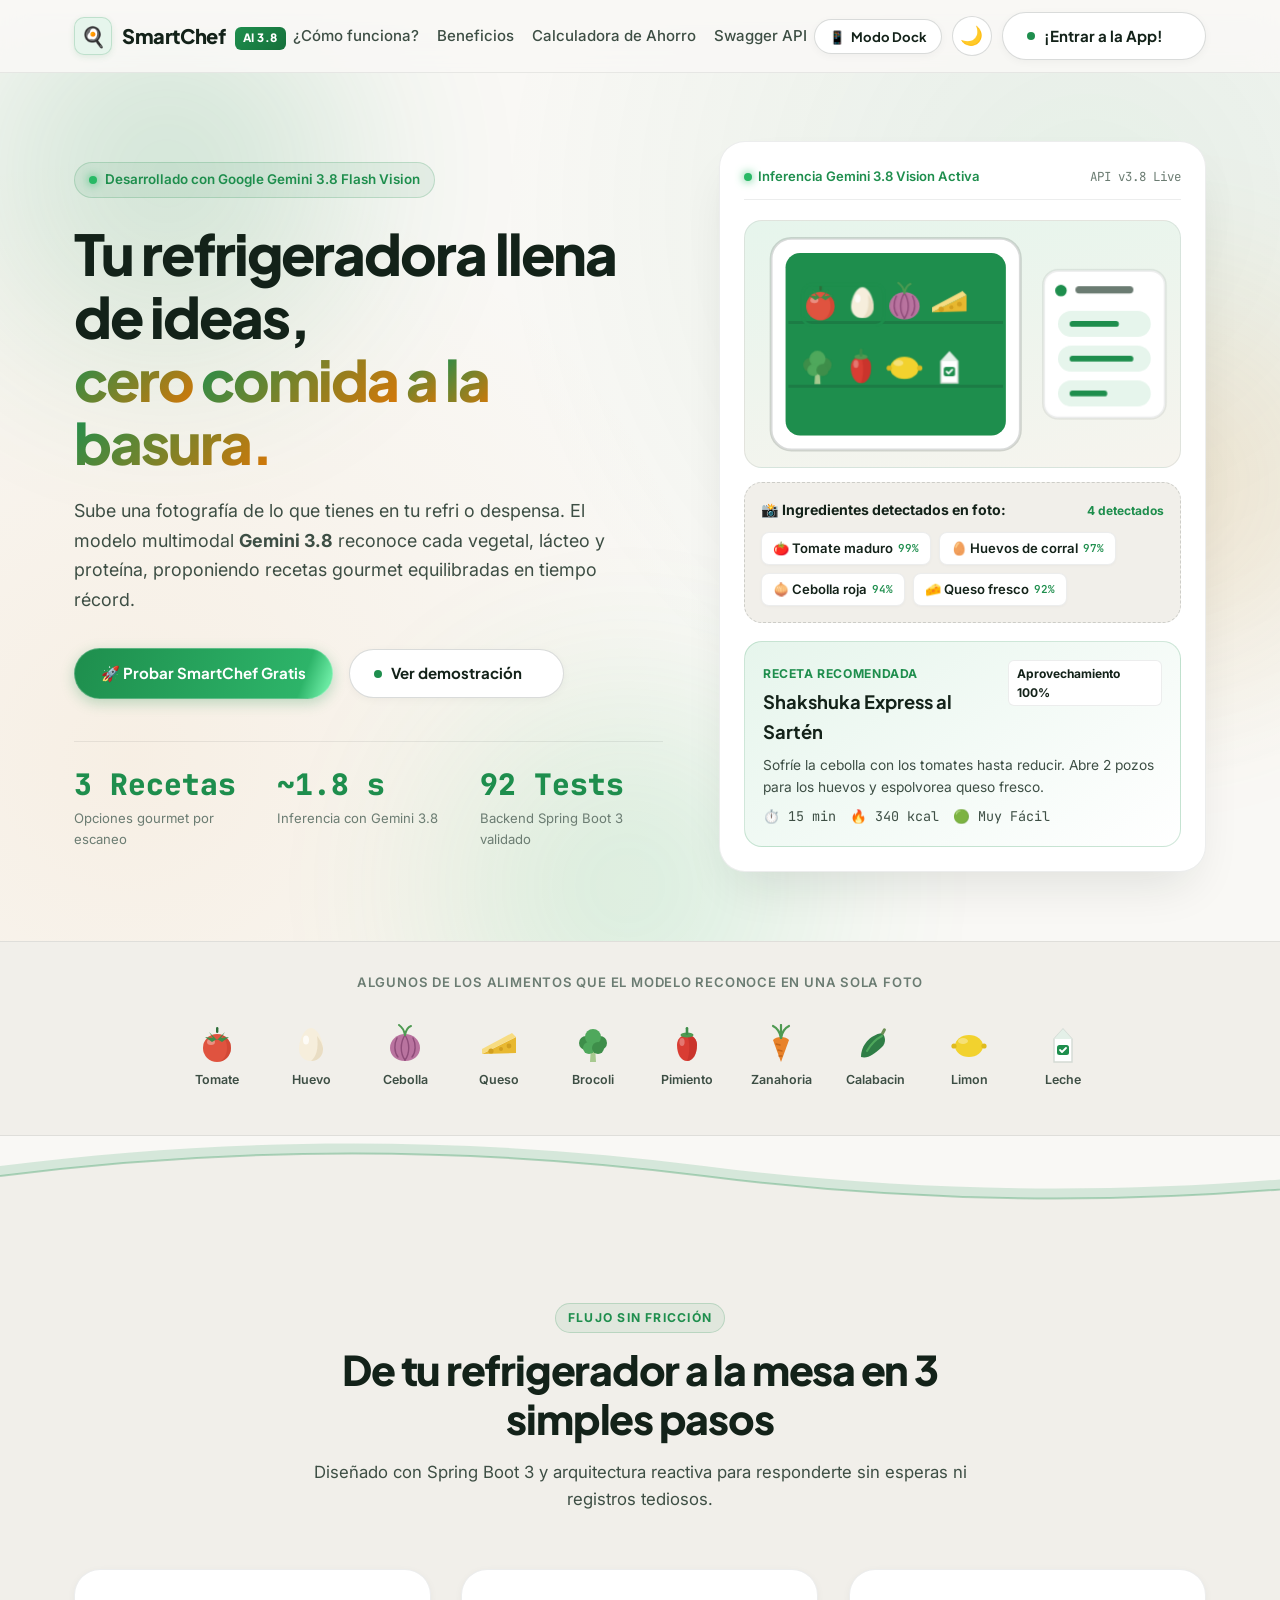
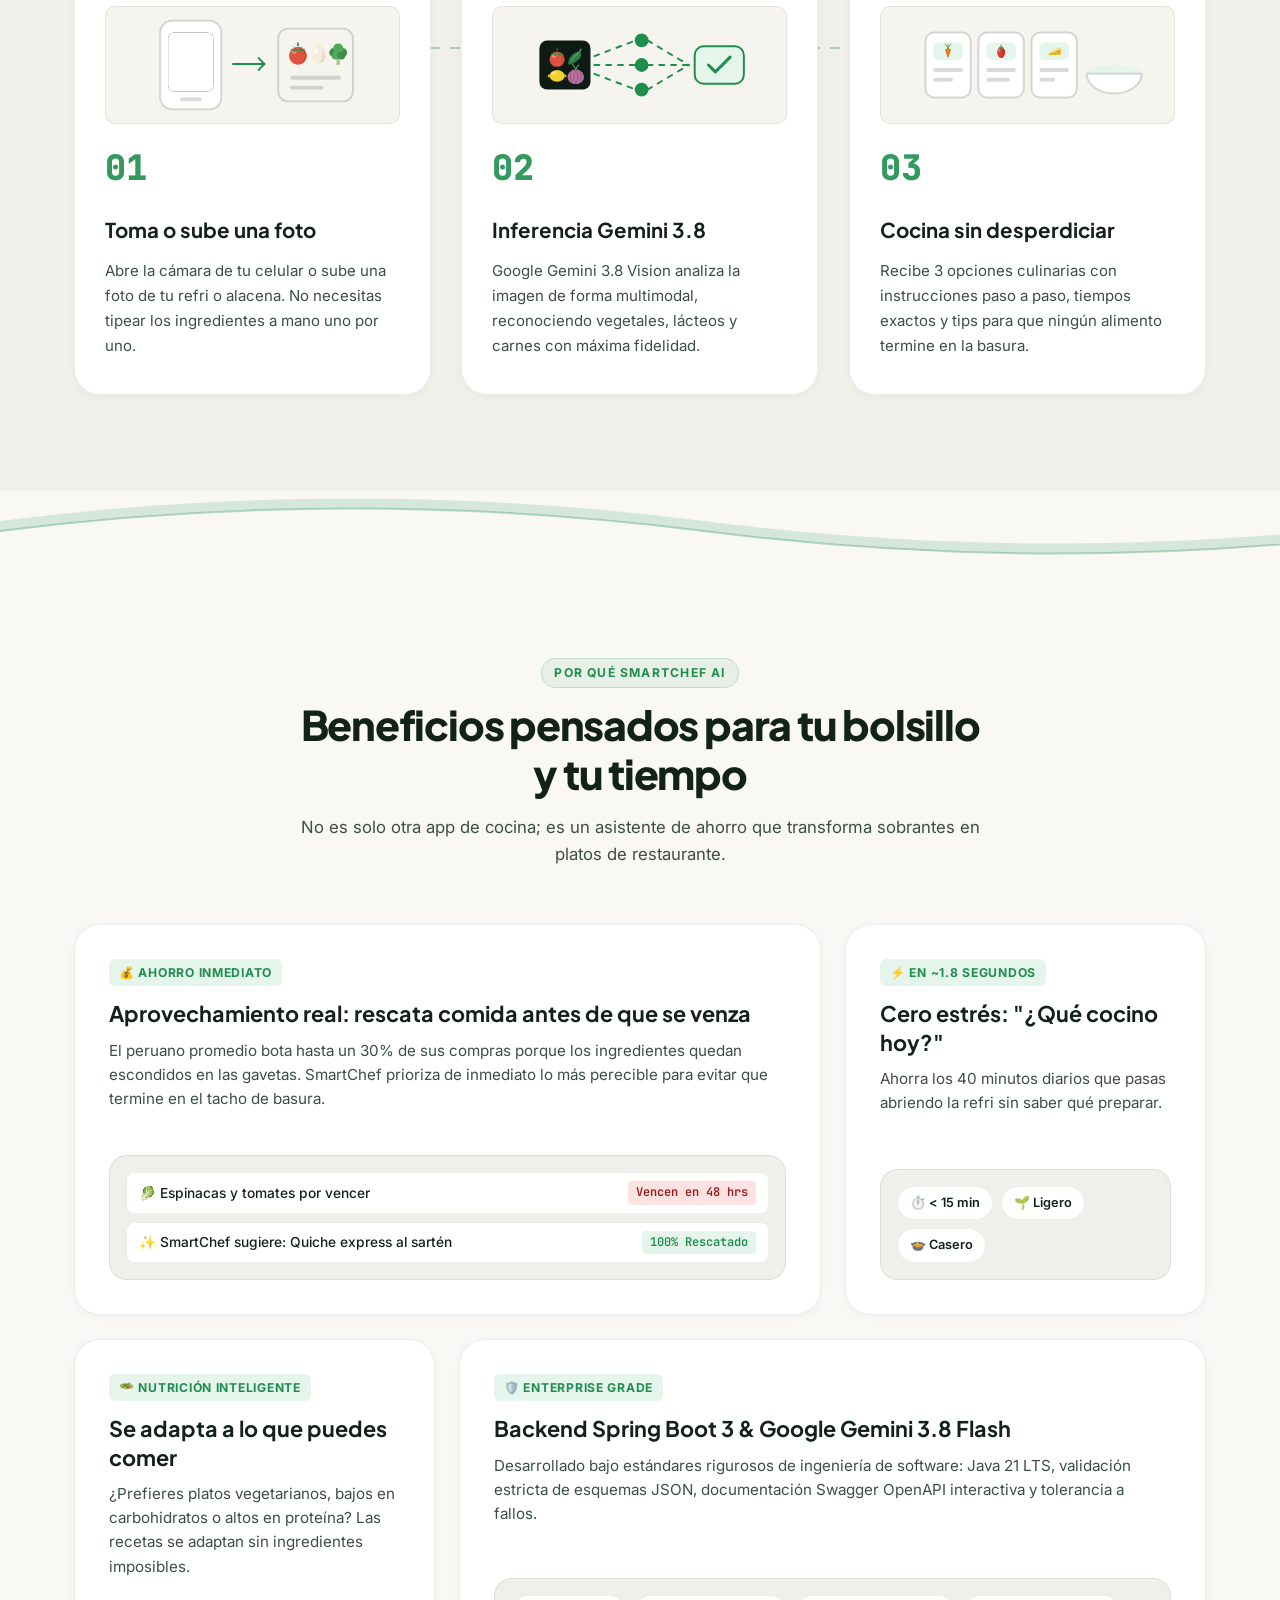
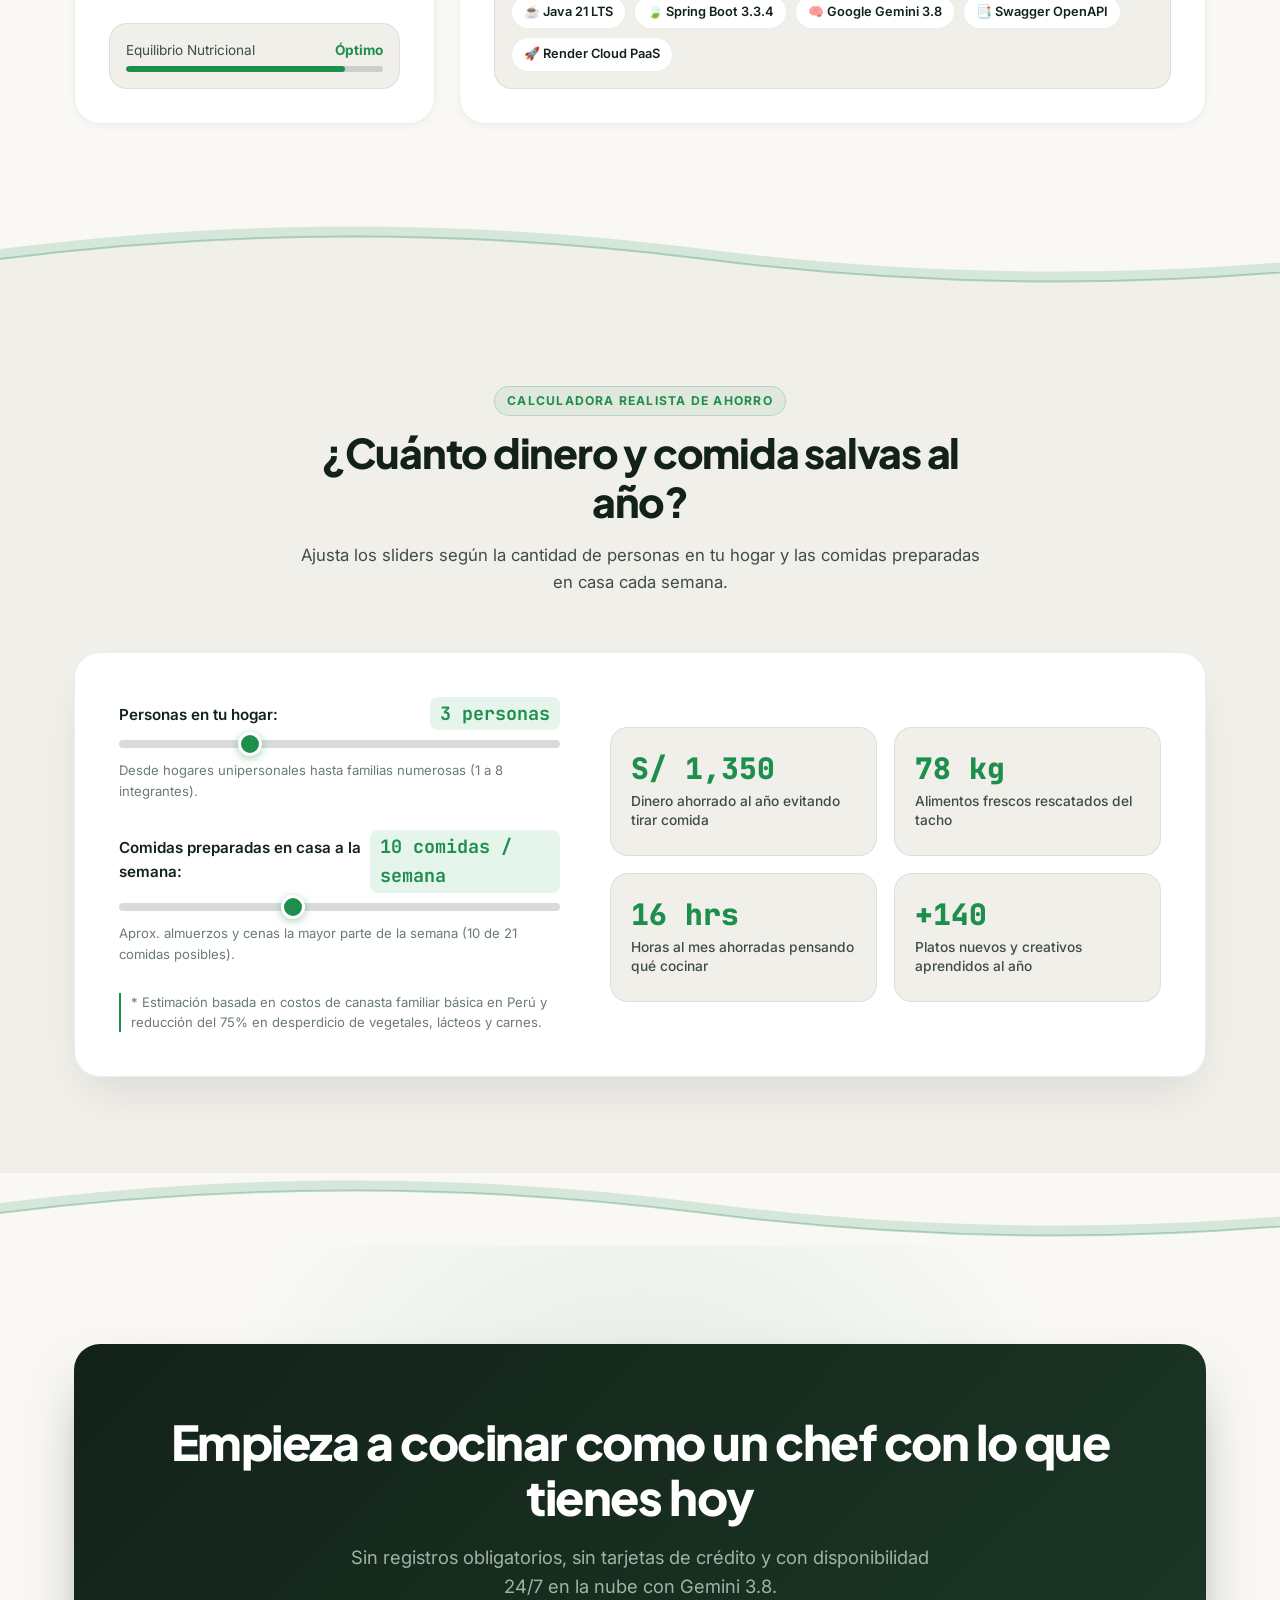
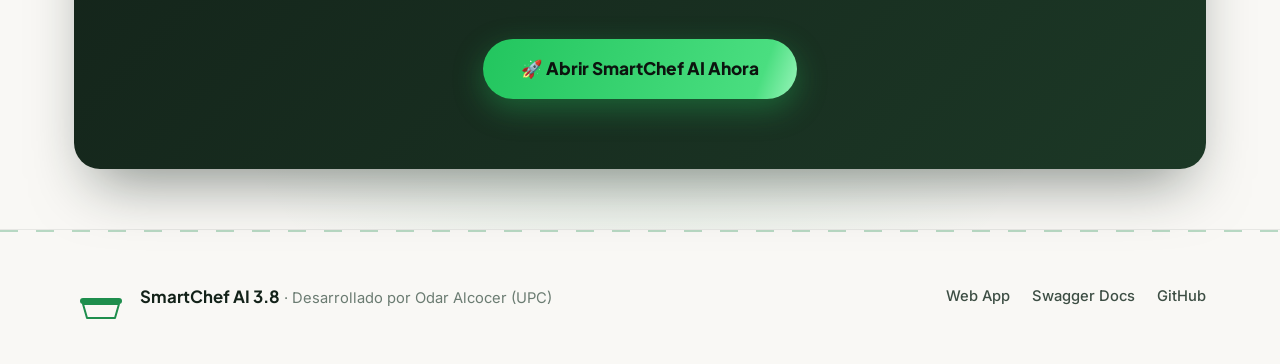
==== commit deb470fe: "feat: regeneracion por lista de ingredientes, escenas SVG animadas y suite de 101 tests" ====
--- a/src/main/resources/static/index.html
+++ b/src/main/resources/static/index.html
@@ -832,50 +832,67 @@
     }
 
     /* ==================== MAGIC UI: MARQUEE ==================== */
-    .marquee-container {
+    /*
+     * Banda de alimentos. Sustituye al marquee en bucle infinito: aquel se
+     * repetia para siempre sin decir nada y es un recurso de plantilla.
+     * Esta no se mueve sola, entra escalonada al llegar y usa las mismas
+     * ilustraciones que las escenas.
+     */
+    .pantry-strip {
       width: 100%;
-      overflow: hidden;
-      padding: 24px 0;
+      padding: 30px 0 34px;
       background: var(--bg-alt);
       border-top: 1px solid var(--border);
       border-bottom: 1px solid var(--border);
-      position: relative;
-      mask-image: linear-gradient(to right, transparent, black 12%, black 88%, transparent);
-      -webkit-mask-image: linear-gradient(to right, transparent, black 12%, black 88%, transparent);
-    }
-
-    .marquee-track {
+    }
+
+    .pantry-strip__label {
+      text-align: center;
+      font-size: 0.82rem;
+      font-weight: 600;
+      letter-spacing: 0.06em;
+      text-transform: uppercase;
+      color: var(--ink-muted);
+      margin-bottom: 20px;
+    }
+
+    .pantry-strip__list {
+      list-style: none;
       display: flex;
-      width: max-content;
-      gap: 16px;
-      animation: marquee-scroll 28s linear infinite;
+      flex-wrap: wrap;
+      justify-content: center;
+      gap: 14px 10px;
+    }
+
+    .pantry-item {
+      display: flex;
+      flex-direction: column;
+      align-items: center;
+      gap: 6px;
+      width: 84px;
+      padding: 10px 4px;
+      border-radius: var(--radius-sm);
+      border: 1px solid transparent;
+      font-size: 0.78rem;
+      font-weight: 600;
+      color: var(--ink-secondary);
+      transition-property: background-color, border-color, color, translate;
+      transition-duration: var(--motion-fast);
+      transition-timing-function: var(--motion-ease);
+    }
+
+    .pantry-item__art {
+      width: 40px;
+      height: 40px;
     }
 
     @media (hover: hover) {
-      .marquee-track:hover {
-        animation-play-state: paused;
-      }
-    }
-
-    .marquee-chip {
-      display: inline-flex;
-      align-items: center;
-      gap: 8px;
-      background: var(--card);
-      border: 1px solid var(--border);
-      padding: 8px 18px;
-      border-radius: var(--radius-pill);
-      font-size: 0.88rem;
-      font-weight: 600;
-      color: var(--ink);
-      box-shadow: var(--shadow-sm);
-      white-space: nowrap;
-      user-select: none;
-    }
-
-    @keyframes marquee-scroll {
-      0% { transform: translateX(0); }
-      100% { transform: translateX(-50%); }
+      .pantry-item:hover {
+        translate: 0 -3px;
+        background: var(--card);
+        border-color: var(--border);
+        color: var(--ink);
+      }
     }
 
     /* ==================== SECCIONES GLOBALES ==================== */
@@ -1573,7 +1590,6 @@
       }
 
       /* Decoracion en bucle: aporta cero informacion, se detiene. */
-      .marquee-track,
       .btn-cta-giant,
       .border-beam,
       .pulse-dot,
@@ -1591,10 +1607,529 @@
         scale: 1;
       }
     }
+
+    /* ======================================================================
+       ESCENAS SVG ANIMADAS
+       Ilustraciones dibujadas a mano, sin imagenes ni dependencias externas.
+       Dos clases de movimiento, y ninguna mas:
+         - Entrada: una vez, con --motion-enter y --motion-pop.
+         - Ambiente: bucle lento (6s o mas) que nunca pide atencion.
+       Todo bucle se apaga en el bloque de prefers-reduced-motion del final.
+       ====================================================================== */
+
+    :root {
+      /* Rebote corto para los "pops" de entrada. Es la unica curva que
+         sobrepasa, y solo se usa en escalas, nunca en colores ni en hover. */
+      --motion-pop: cubic-bezier(0.34, 1.56, 0.64, 1);
+    }
+
+    .scene {
+      display: block;
+      width: 100%;
+      height: auto;
+      overflow: visible;
+    }
+
+    /* --- Escena del hero: la nevera que se abre y se escanea -------------- */
+
+    .scene-fridge {
+      border-radius: var(--radius-md);
+      background: linear-gradient(170deg, var(--accent-soft) 0%, var(--card-subtle) 100%);
+      border: 1px solid var(--border);
+      margin-bottom: 14px;
+    }
+
+    /*
+     * Las puertas no giran: se separan y se desvanecen. Un rotateY sobre un
+     * SVG plano sin perspectiva se ve como un simple aplastado, y ademas la
+     * puerta derecha acabaria encima del panel de inferencia.
+     */
+    .fridge-door {
+      animation: fridge-open 1s var(--motion-ease) 0.45s both;
+    }
+
+    @keyframes fridge-open {
+      from { transform: translateX(0);                      opacity: 1; }
+      to   { transform: translateX(var(--door-shift, 0px)); opacity: 0; }
+    }
+
+    /* Cada alimento entra con rebote, uno detras de otro. */
+    .fridge-item {
+      transform-box: fill-box;
+      transform-origin: center bottom;
+      animation: item-pop var(--motion-enter) var(--motion-pop) both;
+      animation-delay: calc(1.1s + var(--motion-stagger) * var(--i, 0));
+    }
+
+    @keyframes item-pop {
+      from { transform: scale(0); opacity: 0; }
+      to   { transform: scale(1); opacity: 1; }
+    }
+
+    /* Haz de escaneo: recorre la nevera de izquierda a derecha sin parar. */
+    .fridge-beam {
+      animation: fridge-beam 4.2s var(--motion-ease) 2s infinite;
+      opacity: 0;
+    }
+
+    @keyframes fridge-beam {
+      0%        { transform: translateX(0);     opacity: 0; }
+      8%        { opacity: .85; }
+      72%       { opacity: .85; }
+      80%, 100% { transform: translateX(268px); opacity: 0; }
+    }
+
+    /* El recuadro de deteccion se dibuja solo cuando el haz ya paso. */
+    .fridge-box {
+      stroke-dasharray: 210;
+      stroke-dashoffset: 210;
+      animation: box-draw 1.2s var(--motion-ease) 2.6s forwards;
+    }
+
+    @keyframes box-draw {
+      to { stroke-dashoffset: 0; }
+    }
+
+    /* Vapor y hoja: ambiente lento, nunca sincronizado con lo demas. */
+    .fridge-leaf {
+      /* Sin transform-box el giro usa el centro del viewBox y la hoja
+         acaba fuera de la escena. */
+      transform-box: fill-box;
+      transform-origin: center;
+      animation: leaf-drift 14s linear 3s infinite;
+      opacity: 0;
+    }
+
+    @keyframes leaf-drift {
+      0%   { transform: translate(0, 0) rotate(0deg);        opacity: 0; }
+      12%  { opacity: .55; }
+      88%  { opacity: .55; }
+      100% { transform: translate(-8px, 112px) rotate(190deg); opacity: 0; }
+    }
+
+    .fridge-chill {
+      animation: chill-pulse 6s var(--motion-ease) infinite;
+    }
+
+    @keyframes chill-pulse {
+      0%, 100% { opacity: .05; }
+      50%      { opacity: .12; }
+    }
+
+    /* --- Escenas de los 3 pasos ------------------------------------------ */
+
+    .scene-step {
+      height: 118px;
+      margin-bottom: 16px;
+      border-radius: var(--radius-sm);
+      background: var(--card-subtle);
+      border: 1px solid var(--border);
+    }
+
+    /* El obturador late despacio: es un indicador, no una alarma. */
+    .shutter-ring {
+      transform-box: fill-box;
+      transform-origin: center;
+      animation: shutter-pulse 3.4s var(--motion-ease) infinite;
+    }
+
+    @keyframes shutter-pulse {
+      0%, 100% { transform: scale(1);    opacity: .85; }
+      50%      { transform: scale(1.14); opacity: .35; }
+    }
+
+    .shutter-flash {
+      animation: shutter-flash 3.4s var(--motion-ease) infinite;
+    }
+
+    @keyframes shutter-flash {
+      0%, 86%, 100% { opacity: 0; }
+      90%           { opacity: .7; }
+    }
+
+    /* Las conexiones de la red se recorren como una corriente. */
+    .net-link {
+      stroke-dasharray: 5 7;
+      animation: net-flow 2.4s linear infinite;
+    }
+
+    @keyframes net-flow {
+      to { stroke-dashoffset: -24; }
+    }
+
+    .net-node {
+      transform-box: fill-box;
+      transform-origin: center;
+      animation: net-node 2.8s var(--motion-ease) infinite;
+      animation-delay: calc(var(--motion-stagger) * var(--i, 0) * 2);
+    }
+
+    @keyframes net-node {
+      0%, 100% { transform: scale(1);   opacity: .9; }
+      50%      { transform: scale(1.3); opacity: 1; }
+    }
+
+    /* Las 3 fichas de receta se reparten como una baraja. */
+    .deal-card {
+      transform-box: fill-box;
+      transform-origin: center bottom;
+      animation: deal 5s var(--motion-ease) infinite;
+      animation-delay: calc(var(--motion-stagger) * var(--i, 0) * 2);
+    }
+
+    @keyframes deal {
+      0%       { transform: translate(0, 10px) rotate(0deg); opacity: 0; }
+      12%, 78% { transform: none;                            opacity: 1; }
+      92%, 100%{ transform: translate(0, -8px) rotate(0deg); opacity: 0; }
+    }
+
+    .steam {
+      animation: steam-rise 5.5s var(--motion-ease) infinite;
+      opacity: 0;
+    }
+
+    .steam--b { animation-delay: 1.3s; }
+    .steam--c { animation-delay: 2.6s; }
+
+    @keyframes steam-rise {
+      0%   { transform: translateY(0) scaleX(1);      opacity: 0; }
+      22%  { opacity: .55; }
+      100% { transform: translateY(-22px) scaleX(1.5); opacity: 0; }
+    }
+
+    /* Linea que recorre los 3 pasos y los cuenta como una secuencia. */
+    @media (min-width: 900px) {
+      .steps-grid {
+        position: relative;
+      }
+
+      .steps-grid::before {
+        content: "";
+        position: absolute;
+        top: 78px;
+        left: 12%;
+        right: 12%;
+        height: 2px;
+        background-image: repeating-linear-gradient(90deg,
+            var(--accent) 0 10px, transparent 10px 20px);
+        background-size: 20px 2px;
+        opacity: .35;
+        animation: steps-flow 1.6s linear infinite;
+        pointer-events: none;
+        z-index: 0;
+      }
+
+      .step-card {
+        position: relative;
+        z-index: 1;
+      }
+    }
+
+    @keyframes steps-flow {
+      to { background-position: 20px 0; }
+    }
+
+    /* --- Divisor de onda entre secciones --------------------------------- */
+
+    /*
+     * El divisor pinta el fondo de la seccion que viene debajo, asi que
+     * --wave-fill cambia segun hacia donde vaya el corte. Por defecto entra
+     * en una seccion alterna; --wave-fill: var(--bg) la devuelve al fondo base.
+     */
+    .wave-divider {
+      display: block;
+      width: 100%;
+      height: 72px;
+      margin: 0 0 -1px;
+      overflow: hidden;
+      line-height: 0;
+      pointer-events: none;
+      --wave-fill: var(--bg-alt);
+    }
+
+    .wave-divider svg {
+      display: block;
+      width: 220%;
+      height: 100%;
+    }
+
+    .wave-back {
+      fill: var(--accent);
+      opacity: .16;
+      animation: wave-drift 34s linear infinite;
+    }
+
+    .wave-front {
+      fill: var(--wave-fill);
+      animation: wave-drift 22s linear infinite reverse;
+    }
+
+    /*
+     * Filo de la cresta. Entre dos secciones de color casi igual la onda
+     * no se leeria, asi que esta linea marca siempre el corte. Va a la
+     * misma velocidad que la onda frontal para no separarse de ella.
+     * non-scaling-stroke es obligatorio: con preserveAspectRatio="none"
+     * el trazo se deformaria al estirar el viewBox.
+     */
+    .wave-line {
+      fill: none;
+      stroke: var(--accent);
+      stroke-width: 2;
+      vector-effect: non-scaling-stroke;
+      opacity: .3;
+      animation: wave-drift 22s linear infinite reverse;
+    }
+
+    @keyframes wave-drift {
+      to { transform: translateX(-50%); }
+    }
+
+    /* --- Ambiente del pie ------------------------------------------------- */
+
+    .footer {
+      position: relative;
+      overflow: hidden;
+    }
+
+    .footer::before {
+      content: "";
+      position: absolute;
+      top: 0;
+      left: 0;
+      right: 0;
+      height: 2px;
+      background-image: repeating-linear-gradient(90deg,
+          var(--accent) 0 18px, transparent 18px 36px);
+      background-size: 36px 2px;
+      opacity: .3;
+      animation: steps-flow 2.4s linear infinite;
+    }
+
+    .footer-pot {
+      width: 54px;
+      height: 46px;
+      flex-shrink: 0;
+    }
+
+    /* ----------------------------------------------------------------------
+       Fondo ambiental: tres manchas de color muy desenfocadas que se
+       desplazan entre 42s y 64s detras del hero. Es atmosfera, no
+       informacion: ningun dato depende de ellas y nunca llaman la atencion.
+       ---------------------------------------------------------------------- */
+    .ambient {
+      position: absolute;
+      inset: 0;
+      overflow: hidden;
+      pointer-events: none;
+      z-index: 0;
+    }
+
+    .ambient__blob {
+      position: absolute;
+      width: 46vw;
+      max-width: 620px;
+      aspect-ratio: 1;
+      border-radius: 50%;
+      filter: blur(70px);
+    }
+
+    .ambient__blob--a {
+      top: -16%;
+      left: -10%;
+      background: radial-gradient(circle, var(--accent) 0%, transparent 68%);
+      opacity: .22;
+      animation: blob-a 42s var(--motion-ease) infinite;
+    }
+
+    .ambient__blob--b {
+      top: 18%;
+      right: -14%;
+      background: radial-gradient(circle, var(--amber) 0%, transparent 68%);
+      opacity: .16;
+      animation: blob-b 56s var(--motion-ease) infinite;
+    }
+
+    .ambient__blob--c {
+      bottom: -26%;
+      left: 26%;
+      background: radial-gradient(circle, var(--accent-bright) 0%, transparent 68%);
+      opacity: .18;
+      animation: blob-c 64s var(--motion-ease) infinite;
+    }
+
+    @keyframes blob-a {
+      0%, 100% { transform: translate(0, 0)       scale(1); }
+      50%      { transform: translate(16%, 12%)   scale(1.16); }
+    }
+
+    @keyframes blob-b {
+      0%, 100% { transform: translate(0, 0)       scale(1.08); }
+      50%      { transform: translate(-14%, 16%)  scale(1); }
+    }
+
+    @keyframes blob-c {
+      0%, 100% { transform: translate(0, 0)       scale(1); }
+      50%      { transform: translate(12%, -14%)  scale(1.2); }
+    }
+
+    /* El contenido del hero va por encima de las manchas. */
+    .hero-section > .container {
+      position: relative;
+      z-index: 1;
+    }
+
+    /* ----------------------------------------------------------------------
+       Sin movimiento: se detiene todo bucle y toda entrada queda en su
+       estado final. La escena sigue siendo legible, solo deja de moverse.
+       ---------------------------------------------------------------------- */
+    @media (prefers-reduced-motion: reduce) {
+      .ambient__blob {
+        animation: none;
+      }
+
+      .fridge-door {
+        animation: none;
+        opacity: 0;
+      }
+
+      .fridge-item,
+      .deal-card,
+      .net-node {
+        animation: none;
+        opacity: 1;
+        transform: none;
+      }
+
+      .fridge-box {
+        animation: none;
+        stroke-dashoffset: 0;
+      }
+
+      .fridge-beam,
+      .fridge-leaf,
+      .steam,
+      .shutter-flash {
+        animation: none;
+        opacity: 0;
+      }
+
+      .fridge-chill,
+      .shutter-ring,
+      .net-link,
+      .wave-back,
+      .wave-front,
+      .wave-line {
+        animation: none;
+      }
+
+      .steps-grid::before,
+      .footer::before {
+        animation: none;
+      }
+    }
   </style>
 </head>
 <body data-nav-mode="topbar">
   <div class="scroll-progress" id="scroll-progress"></div>
+  <!--
+    Alimentos dibujados a mano, una sola vez, para reusarlos con <use> en
+    todas las escenas. Los colores son literales a proposito: un tomate es
+    rojo en tema claro y en tema oscuro, no sigue el acento de la marca.
+    No se sirve como archivo aparte porque Chrome no resuelve <use> hacia
+    otro documento SVG; va embebido en cada pagina.
+  -->
+  <svg class="food-sprite" aria-hidden="true" focusable="false" width="0" height="0">
+    <defs>
+      <symbol id="f-tomato" viewBox="0 0 40 40">
+        <circle cx="20" cy="24" r="14" fill="#E0533F" />
+        <path d="M20 10 A14 14 0 0 1 20 38 A10 14 0 0 0 20 10 Z" fill="#C23B2B" opacity=".45" />
+        <ellipse cx="14" cy="18" rx="4" ry="3" fill="#FFFFFF" opacity=".35" />
+        <path d="M20 16 L12 8 L16 14 L8 13 L15 18 L20 15 L25 18 L32 13 L24 14 L28 8 Z" fill="#3E8E4A" />
+        <rect x="19" y="3" width="2.4" height="6" rx="1.2" fill="#2F6F3A" />
+      </symbol>
+
+      <symbol id="f-egg" viewBox="0 0 40 40">
+        <path d="M20 37 C12 37 8 31 8 25 C8 15 14 4 20 4 C26 4 32 15 32 25 C32 31 28 37 20 37 Z" fill="#F6EEDC" />
+        <path d="M26 12 C30 17 32 22 32 25 C32 31 28 37 20 37 C25 33 28 25 26 12 Z" fill="#E4D6B8" opacity=".7" />
+        <ellipse cx="15" cy="16" rx="3" ry="4.5" fill="#FFFFFF" opacity=".75" />
+      </symbol>
+
+      <symbol id="f-onion" viewBox="0 0 40 40">
+        <path d="M20 37 C11 37 5 31 5 24 C5 16 12 10 20 10 C28 10 35 16 35 24 C35 31 29 37 20 37 Z" fill="#B9739F" />
+        <g fill="none" stroke="#8E4C79" stroke-width="1.4" stroke-linecap="round">
+          <path d="M20 11 C15 19 15 29 20 36" />
+          <path d="M20 11 C25 19 25 29 20 36" />
+          <path d="M12 14 C9 20 9 28 13 33" />
+          <path d="M28 14 C31 20 31 28 27 33" />
+        </g>
+        <g fill="none" stroke="#4F9A52" stroke-width="2" stroke-linecap="round">
+          <path d="M20 11 C19 6 17 3 14 1" />
+          <path d="M20 11 C21 6 23 3 26 2" />
+        </g>
+      </symbol>
+
+      <symbol id="f-cheese" viewBox="0 0 40 40">
+        <path d="M3 30 L37 13 L37 29 L3 30 Z" fill="#E8B830" />
+        <path d="M3 30 L37 13 L33 9 L3 25 Z" fill="#F7DC82" />
+        <circle cx="12" cy="27" r="2.6" fill="#D29F1F" />
+        <circle cx="22" cy="25" r="2" fill="#D29F1F" />
+        <circle cx="30" cy="22" r="2.4" fill="#D29F1F" />
+      </symbol>
+
+      <symbol id="f-broccoli" viewBox="0 0 40 40">
+        <path d="M17 38 L23 38 L22 23 L18 23 Z" fill="#A7C98F" />
+        <circle cx="13" cy="19" r="7" fill="#3E8E4A" />
+        <circle cx="27" cy="19" r="7" fill="#3E8E4A" />
+        <circle cx="20" cy="13" r="8" fill="#4FA85C" />
+        <circle cx="16" cy="24" r="6" fill="#4FA85C" />
+        <circle cx="25" cy="24" r="6" fill="#3E8E4A" />
+      </symbol>
+
+      <symbol id="f-carrot" viewBox="0 0 40 40">
+        <path d="M20 38 L12 16 C15 12 25 12 28 16 Z" fill="#E8822A" />
+        <g fill="none" stroke="#C4661A" stroke-width="1.3" stroke-linecap="round">
+          <path d="M15 20 L19 21" />
+          <path d="M17 26 L21 27" />
+          <path d="M18 32 L21 32" />
+        </g>
+        <g fill="none" stroke="#4F9A52" stroke-width="2.2" stroke-linecap="round">
+          <path d="M20 14 C19 8 16 4 12 2" />
+          <path d="M20 14 C20 8 20 5 20 1" />
+          <path d="M20 14 C21 8 24 4 28 2" />
+        </g>
+      </symbol>
+
+      <symbol id="f-lemon" viewBox="0 0 40 40">
+        <ellipse cx="20" cy="22" rx="14" ry="11" fill="#F2D22E" />
+        <circle cx="5" cy="22" r="2.6" fill="#DFBB1F" />
+        <circle cx="35" cy="22" r="2.6" fill="#DFBB1F" />
+        <ellipse cx="14" cy="17" rx="5" ry="3" fill="#FFFFFF" opacity=".35" />
+      </symbol>
+
+      <symbol id="f-pepper" viewBox="0 0 40 40">
+        <path d="M10 21 C10 15 14 11 20 11 C26 11 30 15 30 21 C30 30 26 37 20 37 C14 37 10 30 10 21 Z" fill="#D93D33" />
+        <path d="M20 11 C23 16 23 31 20 37 C26 37 30 30 30 21 C30 15 26 11 20 11 Z" fill="#BE2E26" opacity=".55" />
+        <ellipse cx="15" cy="18" rx="2.6" ry="4" fill="#FFFFFF" opacity=".3" />
+        <ellipse cx="20" cy="11" rx="6.5" ry="2.6" fill="#4F9A52" />
+        <rect x="18.7" y="3" width="2.6" height="8" rx="1.3" fill="#3E8E4A" />
+      </symbol>
+
+      <symbol id="f-milk" viewBox="0 0 40 40">
+        <path d="M11 38 L29 38 L29 15 L20 5 L11 15 Z" fill="#FFFFFF" stroke="#D3DAD4" stroke-width="1.4" />
+        <path d="M11 15 L20 5 L29 15 Z" fill="#E4F0E8" />
+        <rect x="14" y="21" width="12" height="10" rx="2.5" fill="#1E8E4D" />
+        <path d="M17 26 L19 28 L23 24" fill="none" stroke="#FFFFFF" stroke-width="1.8"
+              stroke-linecap="round" stroke-linejoin="round" />
+      </symbol>
+
+      <symbol id="f-zucchini" viewBox="0 0 40 40">
+        <path d="M6 33 C6 21 15 11 27 9 C31 13 31 19 27 23 C19 30 13 35 6 33 Z" fill="#2F7D46" />
+        <path d="M12 27 C16 20 21 15 27 12" fill="none" stroke="#4FA85C" stroke-width="2" stroke-linecap="round" />
+        <rect x="27" y="4" width="3" height="7" rx="1.5" fill="#6B8F55" transform="rotate(28 28.5 7.5)" />
+      </symbol>
+    </defs>
+  </svg>
+
 
   <!-- ==================== NAVBAR ==================== -->
   <header class="topbar">
@@ -1636,6 +2171,13 @@
 
   <!-- ==================== 1. HERO SECTION (KINETIC TEXT & TEXT ANIMATE) ==================== -->
   <section class="hero-section" id="inicio">
+    <!-- Fondo ambiental. Decorativo: no aporta informacion, por eso aria-hidden. -->
+    <div class="ambient" aria-hidden="true">
+      <span class="ambient__blob ambient__blob--a"></span>
+      <span class="ambient__blob ambient__blob--b"></span>
+      <span class="ambient__blob ambient__blob--c"></span>
+    </div>
+
     <div class="container">
       <div class="hero-grid">
         <!-- Columna de Texto -->
@@ -1707,6 +2249,82 @@
               </span>
               <span style="font-family: var(--mono); font-size: 0.78rem; color: var(--ink-muted);">API v3.8 Live</span>
             </div>
+
+            <!--
+              Escena dibujada a mano: las puertas se abren, los alimentos
+              entran uno a uno, el haz recorre el interior y el recuadro de
+              deteccion se dibuja detras de el. Cero imagenes, cero librerias.
+            -->
+            <svg class="scene scene-fridge" viewBox="0 0 300 170" role="img"
+                 aria-label="Ilustracion: una refrigeradora se abre y Gemini reconoce los alimentos de su interior.">
+              <defs>
+                <linearGradient id="beamGrad" x1="0" y1="0" x2="1" y2="0">
+                  <stop offset="0%"   style="stop-color: var(--accent); stop-opacity: 0" />
+                  <stop offset="50%"  style="stop-color: var(--accent-bright); stop-opacity: .9" />
+                  <stop offset="100%" style="stop-color: var(--accent); stop-opacity: 0" />
+                </linearGradient>
+                <clipPath id="fridgeInner">
+                  <rect x="28" y="22" width="152" height="126" rx="10" />
+                </clipPath>
+              </defs>
+
+              <!-- Cuerpo -->
+              <rect x="18" y="12" width="172" height="146" rx="14"
+                    style="fill: var(--card); stroke: var(--border-strong);" stroke-width="2" />
+              <rect x="28" y="22" width="152" height="126" rx="10"
+                    style="fill: var(--card-subtle);" />
+              <rect class="fridge-chill" x="28" y="22" width="152" height="126" rx="10"
+                    style="fill: var(--accent);" />
+
+              <g clip-path="url(#fridgeInner)">
+                <!-- Estantes -->
+                <line x1="30" y1="70" x2="178" y2="70" style="stroke: var(--border-strong);" stroke-width="2" />
+                <line x1="30" y1="114" x2="178" y2="114" style="stroke: var(--border-strong);" stroke-width="2" />
+
+                <!-- Alimentos: cada uno entra con rebote, 100ms detras del anterior -->
+                <use class="fridge-item" style="--i: 0;" href="#f-tomato"   x="38"  y="42" width="28" height="28" />
+                <use class="fridge-item" style="--i: 1;" href="#f-egg"      x="68"  y="42" width="26" height="28" />
+                <use class="fridge-item" style="--i: 2;" href="#f-onion"    x="96"  y="42" width="28" height="28" />
+                <use class="fridge-item" style="--i: 3;" href="#f-cheese"   x="126" y="42" width="30" height="28" />
+                <use class="fridge-item" style="--i: 4;" href="#f-broccoli" x="36"  y="86" width="28" height="28" />
+                <use class="fridge-item" style="--i: 5;" href="#f-pepper"   x="66"  y="86" width="28" height="28" />
+                <use class="fridge-item" style="--i: 6;" href="#f-lemon"    x="96"  y="86" width="28" height="28" />
+                <use class="fridge-item" style="--i: 7;" href="#f-milk"     x="128" y="86" width="26" height="28" />
+
+                <!-- Recuadro de deteccion y haz de escaneo -->
+                <rect class="fridge-box" x="40" y="44" width="56" height="28" rx="6"
+                      style="fill: none; stroke: var(--accent);" stroke-width="2" />
+                <rect class="fridge-beam" x="26" y="22" width="14" height="126" fill="url(#beamGrad)" />
+              </g>
+
+              <!-- Puertas que se abren una sola vez al cargar -->
+              <g class="fridge-door fridge-door--left" style="--door-shift: -40px;">
+                <rect x="18" y="12" width="86" height="146" rx="14"
+                      style="fill: var(--card); stroke: var(--border-strong);" stroke-width="2" />
+                <rect x="90" y="70" width="5" height="34" rx="2.5" style="fill: var(--border-strong);" />
+              </g>
+              <g class="fridge-door fridge-door--right" style="--door-shift: 40px;">
+                <rect x="104" y="12" width="86" height="146" rx="14"
+                      style="fill: var(--card); stroke: var(--border-strong);" stroke-width="2" />
+                <rect x="113" y="70" width="5" height="34" rx="2.5" style="fill: var(--border-strong);" />
+              </g>
+
+              <!-- Panel de inferencia: tres lineas que aparecen tras el escaneo -->
+              <rect x="206" y="34" width="84" height="102" rx="10"
+                    style="fill: var(--card); stroke: var(--border);" stroke-width="2" />
+              <circle class="fridge-item" style="--i: 8; fill: var(--accent);" cx="218" cy="48" r="4" />
+              <rect class="fridge-item" style="--i: 8; fill: var(--ink-muted);" x="228" y="45" width="40" height="5" rx="2.5" />
+              <rect class="fridge-item" style="--i: 9; fill: var(--accent-soft);" x="216" y="62" width="64" height="18" rx="9" />
+              <rect class="fridge-item" style="--i: 9; fill: var(--accent);" x="224" y="69" width="34" height="4" rx="2" />
+              <rect class="fridge-item" style="--i: 10; fill: var(--accent-soft);" x="216" y="86" width="64" height="18" rx="9" />
+              <rect class="fridge-item" style="--i: 10; fill: var(--accent);" x="224" y="93" width="44" height="4" rx="2" />
+              <rect class="fridge-item" style="--i: 11; fill: var(--accent-soft);" x="216" y="110" width="64" height="18" rx="9" />
+              <rect class="fridge-item" style="--i: 11; fill: var(--accent);" x="224" y="117" width="26" height="4" rx="2" />
+
+              <!-- Hoja que cae despacio: unico elemento puramente ambiental -->
+              <path class="fridge-leaf" style="fill: var(--accent-bright);"
+                    d="M192 16 C200 16 206 22 206 30 C198 30 192 24 192 16 Z" />
+            </svg>
 
             <!-- Escaneo visual simulado -->
             <div class="mockup-fridge-preview">
@@ -1746,35 +2364,69 @@
     </div>
   </section>
 
-  <!-- ==================== MAGIC UI: MARQUEE DE INGREDIENTES ==================== -->
-  <div class="marquee-container">
-    <div class="marquee-track">
-      <span class="marquee-chip">🥑 Palta Hass</span>
-      <span class="marquee-chip">🍅 Tomates Maduros</span>
-      <span class="marquee-chip">🥚 Huevos de Corral</span>
-      <span class="marquee-chip">🧅 Cebolla Roja</span>
-      <span class="marquee-chip">🧄 Dientes de Ajo</span>
-      <span class="marquee-chip">🧀 Queso Parmesano</span>
-      <span class="marquee-chip">🍄 Champiñones Frescos</span>
-      <span class="marquee-chip">🍋 Limón Sutil</span>
-      <span class="marquee-chip">🥦 Brócoli</span>
-      <span class="marquee-chip">🍗 Pechuga de Pollo</span>
-      <span class="marquee-chip">🌿 Albahaca Fresca</span>
-      <span class="marquee-chip">🥔 Papa Amarilla</span>
-      <!-- Loop sin interrupción -->
-      <span class="marquee-chip">🥑 Palta Hass</span>
-      <span class="marquee-chip">🍅 Tomates Maduros</span>
-      <span class="marquee-chip">🥚 Huevos de Corral</span>
-      <span class="marquee-chip">🧅 Cebolla Roja</span>
-      <span class="marquee-chip">🧄 Dientes de Ajo</span>
-      <span class="marquee-chip">🧀 Queso Parmesano</span>
-      <span class="marquee-chip">🍄 Champiñones Frescos</span>
-      <span class="marquee-chip">🍋 Limón Sutil</span>
-      <span class="marquee-chip">🥦 Brócoli</span>
-      <span class="marquee-chip">🍗 Pechuga de Pollo</span>
-      <span class="marquee-chip">🌿 Albahaca Fresca</span>
-      <span class="marquee-chip">🥔 Papa Amarilla</span>
+  <!-- ==================== BANDA DE ALIMENTOS RECONOCIDOS ==================== -->
+  <div class="pantry-strip">
+    <div class="container">
+      <p class="pantry-strip__label" data-scroll-reveal>Algunos de los alimentos que el modelo reconoce en una sola foto</p>
+      <ul class="pantry-strip__list">
+        <li class="pantry-item" data-scroll-reveal style="--reveal-delay: calc(var(--motion-stagger) * 1);">
+          <svg class="pantry-item__art" viewBox="0 0 40 40" aria-hidden="true"><use href="#f-tomato" width="40" height="40" /></svg>
+          <span>Tomate</span>
+        </li>
+        <li class="pantry-item" data-scroll-reveal style="--reveal-delay: calc(var(--motion-stagger) * 2);">
+          <svg class="pantry-item__art" viewBox="0 0 40 40" aria-hidden="true"><use href="#f-egg" width="40" height="40" /></svg>
+          <span>Huevo</span>
+        </li>
+        <li class="pantry-item" data-scroll-reveal style="--reveal-delay: calc(var(--motion-stagger) * 3);">
+          <svg class="pantry-item__art" viewBox="0 0 40 40" aria-hidden="true"><use href="#f-onion" width="40" height="40" /></svg>
+          <span>Cebolla</span>
+        </li>
+        <li class="pantry-item" data-scroll-reveal style="--reveal-delay: calc(var(--motion-stagger) * 4);">
+          <svg class="pantry-item__art" viewBox="0 0 40 40" aria-hidden="true"><use href="#f-cheese" width="40" height="40" /></svg>
+          <span>Queso</span>
+        </li>
+        <li class="pantry-item" data-scroll-reveal style="--reveal-delay: calc(var(--motion-stagger) * 5);">
+          <svg class="pantry-item__art" viewBox="0 0 40 40" aria-hidden="true"><use href="#f-broccoli" width="40" height="40" /></svg>
+          <span>Brocoli</span>
+        </li>
+        <li class="pantry-item" data-scroll-reveal style="--reveal-delay: calc(var(--motion-stagger) * 6);">
+          <svg class="pantry-item__art" viewBox="0 0 40 40" aria-hidden="true"><use href="#f-pepper" width="40" height="40" /></svg>
+          <span>Pimiento</span>
+        </li>
+        <li class="pantry-item" data-scroll-reveal style="--reveal-delay: calc(var(--motion-stagger) * 7);">
+          <svg class="pantry-item__art" viewBox="0 0 40 40" aria-hidden="true"><use href="#f-carrot" width="40" height="40" /></svg>
+          <span>Zanahoria</span>
+        </li>
+        <li class="pantry-item" data-scroll-reveal style="--reveal-delay: calc(var(--motion-stagger) * 8);">
+          <svg class="pantry-item__art" viewBox="0 0 40 40" aria-hidden="true"><use href="#f-zucchini" width="40" height="40" /></svg>
+          <span>Calabacin</span>
+        </li>
+        <li class="pantry-item" data-scroll-reveal style="--reveal-delay: calc(var(--motion-stagger) * 9);">
+          <svg class="pantry-item__art" viewBox="0 0 40 40" aria-hidden="true"><use href="#f-lemon" width="40" height="40" /></svg>
+          <span>Limon</span>
+        </li>
+        <li class="pantry-item" data-scroll-reveal style="--reveal-delay: calc(var(--motion-stagger) * 10);">
+          <svg class="pantry-item__art" viewBox="0 0 40 40" aria-hidden="true"><use href="#f-milk" width="40" height="40" /></svg>
+          <span>Leche</span>
+        </li>
+      </ul>
     </div>
+  </div>
+
+  <!--
+    Divisor de onda. El trazado contiene dos ciclos identicos, asi que
+    desplazarlo medio ancho lo deja exactamente donde empezo: el bucle no
+    tiene costura. Es decorativo, por eso aria-hidden.
+  -->
+  <div class="wave-divider" aria-hidden="true">
+    <svg viewBox="0 0 1440 72" preserveAspectRatio="none">
+      <path class="wave-back"
+            d="M0 30 C120 0 240 0 360 30 S600 60 720 30 C840 0 960 0 1080 30 S1320 60 1440 30 L1440 72 L0 72 Z" />
+      <path class="wave-front"
+            d="M0 40 C120 10 240 10 360 40 S600 70 720 40 C840 10 960 10 1080 40 S1320 70 1440 40 L1440 72 L0 72 Z" />
+      <path class="wave-line"
+            d="M0 40 C120 10 240 10 360 40 S600 70 720 40 C840 10 960 10 1080 40 S1320 70 1440 40" />
+    </svg>
   </div>
 
   <!-- ==================== 2. ¿CÓMO FUNCIONA? ==================== -->
@@ -1788,18 +2440,109 @@
 
       <div class="steps-grid">
         <div class="step-card glare-card" data-scroll-reveal style="--reveal-delay: calc(var(--motion-stagger) * 1);">
+          <!-- Paso 1: el telefono dispara, el obturador late y la foto entra. -->
+          <svg class="scene scene-step" viewBox="0 0 240 118" role="img"
+               aria-label="Ilustracion: un telefono fotografia la refrigeradora.">
+            <rect x="26" y="14" width="62" height="90" rx="12"
+                  style="fill: var(--card); stroke: var(--border-strong);" stroke-width="2" />
+            <rect x="34" y="26" width="46" height="60" rx="6" style="fill: var(--dark-surface);" />
+            <circle cx="57" cy="56" r="13" style="fill: none; stroke: var(--accent-bright);" stroke-width="2" />
+            <circle class="shutter-ring" cx="57" cy="56" r="13"
+                    style="fill: none; stroke: var(--accent-bright);" stroke-width="2" />
+            <rect class="shutter-flash" x="34" y="26" width="46" height="60" rx="6" style="fill: #FFFFFF;" />
+            <rect x="46" y="92" width="22" height="4" rx="2" style="fill: var(--border-strong);" />
+
+            <path d="M100 58 L132 58" style="stroke: var(--accent);" stroke-width="2" stroke-linecap="round" />
+            <path d="M126 52 L132 58 L126 64" style="fill: none; stroke: var(--accent);"
+                  stroke-width="2" stroke-linecap="round" stroke-linejoin="round" />
+
+            <rect x="146" y="22" width="76" height="74" rx="10"
+                  style="fill: var(--card-subtle); stroke: var(--border-strong);" stroke-width="2" />
+            <use href="#f-tomato"   x="153" y="34" width="26" height="26" />
+            <use href="#f-egg"      x="175" y="34" width="24" height="26" />
+            <use href="#f-broccoli" x="194" y="34" width="26" height="26" />
+            <rect style="fill: var(--border-strong);" x="158" y="70" width="52" height="4" rx="2" />
+            <rect style="fill: var(--border-strong);" x="158" y="80" width="34" height="4" rx="2" />
+          </svg>
           <div class="step-number">01</div>
           <h3>Toma o sube una foto</h3>
           <p>Abre la cámara de tu celular o sube una foto de tu refri o alacena. No necesitas tipear los ingredientes a mano uno por uno.</p>
         </div>
 
         <div class="step-card glare-card" data-scroll-reveal style="--reveal-delay: calc(var(--motion-stagger) * 2);">
+          <!-- Paso 2: la corriente recorre los enlaces y los nodos laten. -->
+          <svg class="scene scene-step" viewBox="0 0 240 118" role="img"
+               aria-label="Ilustracion: una red neuronal analiza la imagen y la clasifica.">
+            <rect x="18" y="34" width="52" height="50" rx="8"
+                  style="fill: var(--dark-surface);" />
+            <use href="#f-tomato"   x="25" y="40" width="22" height="22" />
+            <use href="#f-zucchini" x="44" y="40" width="22" height="22" />
+            <use href="#f-lemon"    x="25" y="58" width="22" height="22" />
+            <use href="#f-onion"    x="44" y="58" width="22" height="22" />
+
+            <g class="net-link" style="fill: none; stroke: var(--accent);" stroke-width="2" stroke-linecap="round">
+              <path d="M74 50 L116 34" />
+              <path d="M74 59 L116 59" />
+              <path d="M74 68 L116 84" />
+              <path d="M128 34 L170 59" />
+              <path d="M128 59 L170 59" />
+              <path d="M128 84 L170 59" />
+            </g>
+
+            <circle class="net-node" style="--i: 0; fill: var(--accent);" cx="122" cy="34" r="7" />
+            <circle class="net-node" style="--i: 1; fill: var(--accent);" cx="122" cy="59" r="7" />
+            <circle class="net-node" style="--i: 2; fill: var(--accent);" cx="122" cy="84" r="7" />
+
+            <rect x="176" y="40" width="50" height="38" rx="9"
+                  style="fill: var(--accent-soft); stroke: var(--accent);" stroke-width="2" />
+            <path d="M190 59 L197 66 L212 51" style="fill: none; stroke: var(--accent);"
+                  stroke-width="3" stroke-linecap="round" stroke-linejoin="round" />
+          </svg>
           <div class="step-number">02</div>
           <h3>Inferencia Gemini 3.8</h3>
           <p>Google Gemini 3.8 Vision analiza la imagen de forma multimodal, reconociendo vegetales, lácteos y carnes con máxima fidelidad.</p>
         </div>
 
         <div class="step-card glare-card" data-scroll-reveal style="--reveal-delay: calc(var(--motion-stagger) * 3);">
+          <!-- Paso 3: las 3 fichas se reparten y el plato humea. -->
+          <svg class="scene scene-step" viewBox="0 0 240 118" role="img"
+               aria-label="Ilustracion: tres recetas se reparten junto a un plato caliente.">
+            <g class="deal-card" style="--i: 0;">
+              <rect x="16" y="26" width="46" height="66" rx="9"
+                    style="fill: var(--card); stroke: var(--border-strong);" stroke-width="2" />
+              <rect x="24" y="36" width="30" height="18" rx="5" style="fill: var(--accent-soft);" />
+              <use href="#f-carrot" x="31" y="37" width="16" height="16" />
+              <rect x="24" y="62" width="30" height="4" rx="2" style="fill: var(--border-strong);" />
+              <rect x="24" y="72" width="20" height="4" rx="2" style="fill: var(--border-strong);" />
+            </g>
+            <g class="deal-card" style="--i: 1;">
+              <rect x="70" y="26" width="46" height="66" rx="9"
+                    style="fill: var(--card); stroke: var(--border-strong);" stroke-width="2" />
+              <rect x="78" y="36" width="30" height="18" rx="5" style="fill: var(--accent-soft);" />
+              <use href="#f-pepper" x="85" y="37" width="16" height="16" />
+              <rect x="78" y="62" width="30" height="4" rx="2" style="fill: var(--border-strong);" />
+              <rect x="78" y="72" width="24" height="4" rx="2" style="fill: var(--border-strong);" />
+            </g>
+            <g class="deal-card" style="--i: 2;">
+              <rect x="124" y="26" width="46" height="66" rx="9"
+                    style="fill: var(--card); stroke: var(--border-strong);" stroke-width="2" />
+              <rect x="132" y="36" width="30" height="18" rx="5" style="fill: var(--accent-soft);" />
+              <use href="#f-cheese" x="139" y="37" width="16" height="16" />
+              <rect x="132" y="62" width="30" height="4" rx="2" style="fill: var(--border-strong);" />
+              <rect x="132" y="72" width="16" height="4" rx="2" style="fill: var(--border-strong);" />
+            </g>
+
+            <!-- Plato con vapor: el unico bucle largo de esta escena -->
+            <path class="steam" d="M196 56 C190 48 202 44 196 36" style="fill: none; stroke: var(--ink-muted);"
+                  stroke-width="2" stroke-linecap="round" />
+            <path class="steam steam--b" d="M208 56 C202 48 214 44 208 36" style="fill: none; stroke: var(--ink-muted);"
+                  stroke-width="2" stroke-linecap="round" />
+            <path class="steam steam--c" d="M220 56 C214 48 226 44 220 36" style="fill: none; stroke: var(--ink-muted);"
+                  stroke-width="2" stroke-linecap="round" />
+            <ellipse cx="208" cy="68" rx="28" ry="9" style="fill: var(--accent-soft);" />
+            <path d="M180 68 A28 20 0 0 0 236 68 Z"
+                  style="fill: var(--card); stroke: var(--border-strong);" stroke-width="2" />
+          </svg>
           <div class="step-number">03</div>
           <h3>Cocina sin desperdiciar</h3>
           <p>Recibe 3 opciones culinarias con instrucciones paso a paso, tiempos exactos y tips para que ningún alimento termine en la basura.</p>
@@ -1809,6 +2552,18 @@
   </section>
 
   <!-- ==================== 3. MAGIC UI: BENTO GRID DE BENEFICIOS ==================== -->
+  <!-- Vuelve al fondo base, por eso --wave-fill cambia. -->
+  <div class="wave-divider" aria-hidden="true" style="--wave-fill: var(--bg);">
+    <svg viewBox="0 0 1440 72" preserveAspectRatio="none">
+      <path class="wave-back"
+            d="M0 30 C120 0 240 0 360 30 S600 60 720 30 C840 0 960 0 1080 30 S1320 60 1440 30 L1440 72 L0 72 Z" />
+      <path class="wave-front"
+            d="M0 40 C120 10 240 10 360 40 S600 70 720 40 C840 10 960 10 1080 40 S1320 70 1440 40 L1440 72 L0 72 Z" />
+      <path class="wave-line"
+            d="M0 40 C120 10 240 10 360 40 S600 70 720 40 C840 10 960 10 1080 40 S1320 70 1440 40" />
+    </svg>
+  </div>
+
   <section class="section" id="beneficios">
     <div class="container">
       <div class="section-header" data-scroll-reveal>
@@ -1905,6 +2660,17 @@
   </section>
 
   <!-- ==================== 4. CALCULADORA DE IMPACTO Y AHORRO REALISTA ==================== -->
+  <div class="wave-divider" aria-hidden="true">
+    <svg viewBox="0 0 1440 72" preserveAspectRatio="none">
+      <path class="wave-back"
+            d="M0 30 C120 0 240 0 360 30 S600 60 720 30 C840 0 960 0 1080 30 S1320 60 1440 30 L1440 72 L0 72 Z" />
+      <path class="wave-front"
+            d="M0 40 C120 10 240 10 360 40 S600 70 720 40 C840 10 960 10 1080 40 S1320 70 1440 40 L1440 72 L0 72 Z" />
+      <path class="wave-line"
+            d="M0 40 C120 10 240 10 360 40 S600 70 720 40 C840 10 960 10 1080 40 S1320 70 1440 40" />
+    </svg>
+  </div>
+
   <section class="section section-alt" id="calculadora">
     <div class="container">
       <div class="section-header" data-scroll-reveal>
@@ -1969,6 +2735,17 @@
   </section>
 
   <!-- ==================== 5. BANNER FINAL CTA ==================== -->
+  <div class="wave-divider" aria-hidden="true" style="--wave-fill: var(--bg);">
+    <svg viewBox="0 0 1440 72" preserveAspectRatio="none">
+      <path class="wave-back"
+            d="M0 30 C120 0 240 0 360 30 S600 60 720 30 C840 0 960 0 1080 30 S1320 60 1440 30 L1440 72 L0 72 Z" />
+      <path class="wave-front"
+            d="M0 40 C120 10 240 10 360 40 S600 70 720 40 C840 10 960 10 1080 40 S1320 70 1440 40 L1440 72 L0 72 Z" />
+      <path class="wave-line"
+            d="M0 40 C120 10 240 10 360 40 S600 70 720 40 C840 10 960 10 1080 40 S1320 70 1440 40" />
+    </svg>
+  </div>
+
   <section class="cta-banner-section">
     <div class="container">
       <div class="cta-banner-card border-beam-card" data-scroll-reveal>
@@ -1985,9 +2762,24 @@
   <!-- ==================== FOOTER ==================== -->
   <footer class="footer">
     <div class="container footer-inner">
-      <div>
-        <strong style="color: var(--ink); font-family: var(--display); font-size: 1.05rem;">SmartChef AI 3.8</strong>
-        <span> · Desarrollado por Odar Alcocer (UPC)</span>
+      <div style="display: flex; align-items: center; gap: 12px;">
+        <!-- Olla con vapor: bucle ambiental de 5,5s, decorativo. -->
+        <svg class="footer-pot" viewBox="0 0 54 46" role="img" aria-hidden="true" focusable="false">
+          <path class="steam" d="M20 20 C14 12 26 8 20 0" style="fill: none; stroke: var(--accent);"
+                stroke-width="2" stroke-linecap="round" />
+          <path class="steam steam--b" d="M30 20 C24 12 36 8 30 0" style="fill: none; stroke: var(--accent);"
+                stroke-width="2" stroke-linecap="round" />
+          <path class="steam steam--c" d="M40 20 C34 12 46 8 40 0" style="fill: none; stroke: var(--accent);"
+                stroke-width="2" stroke-linecap="round" />
+          <rect x="6" y="24" width="42" height="6" rx="3" style="fill: var(--accent);" />
+          <path d="M9 30 L13 44 L41 44 L45 30 Z" style="fill: none; stroke: var(--accent);"
+                stroke-width="2" stroke-linejoin="round" />
+        </svg>
+
+        <div>
+          <strong style="color: var(--ink); font-family: var(--display); font-size: 1.05rem;">SmartChef AI 3.8</strong>
+          <span> · Desarrollado por Odar Alcocer (UPC)</span>
+        </div>
       </div>
 
       <div class="footer-links">
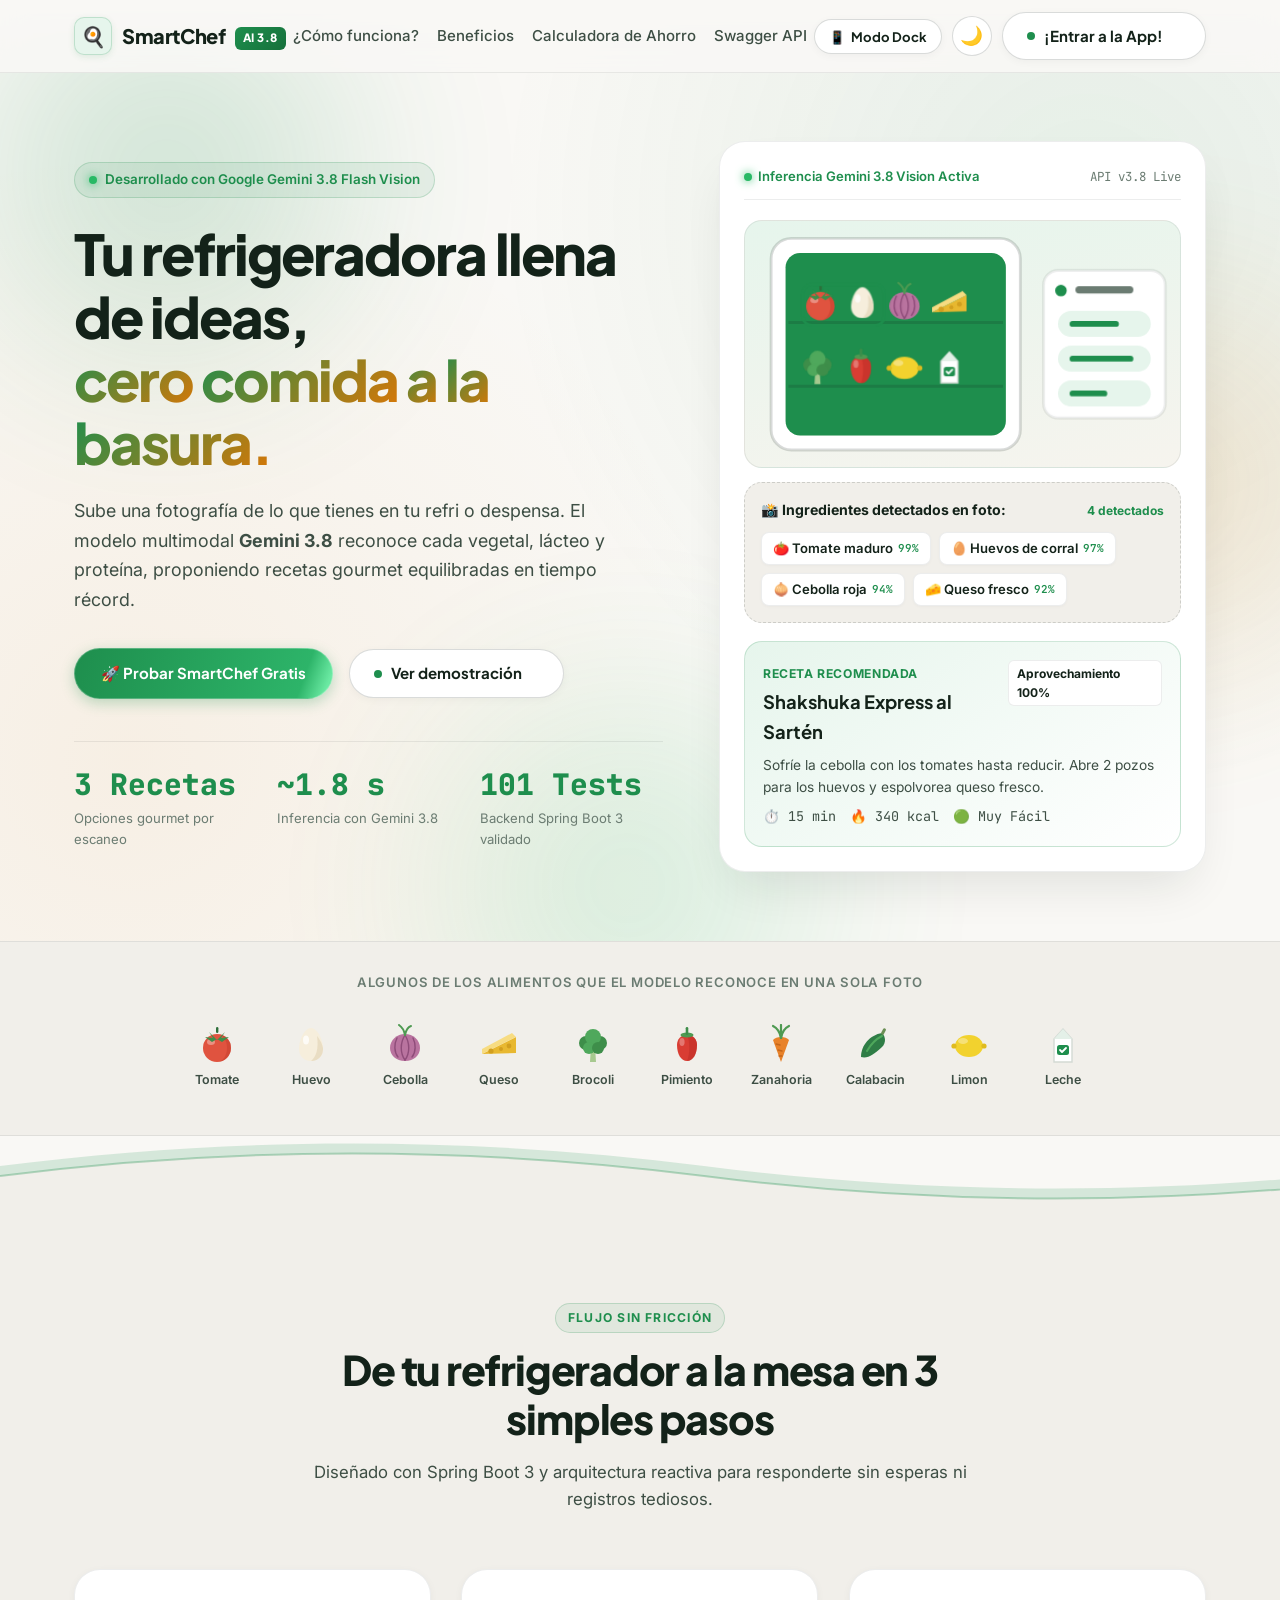
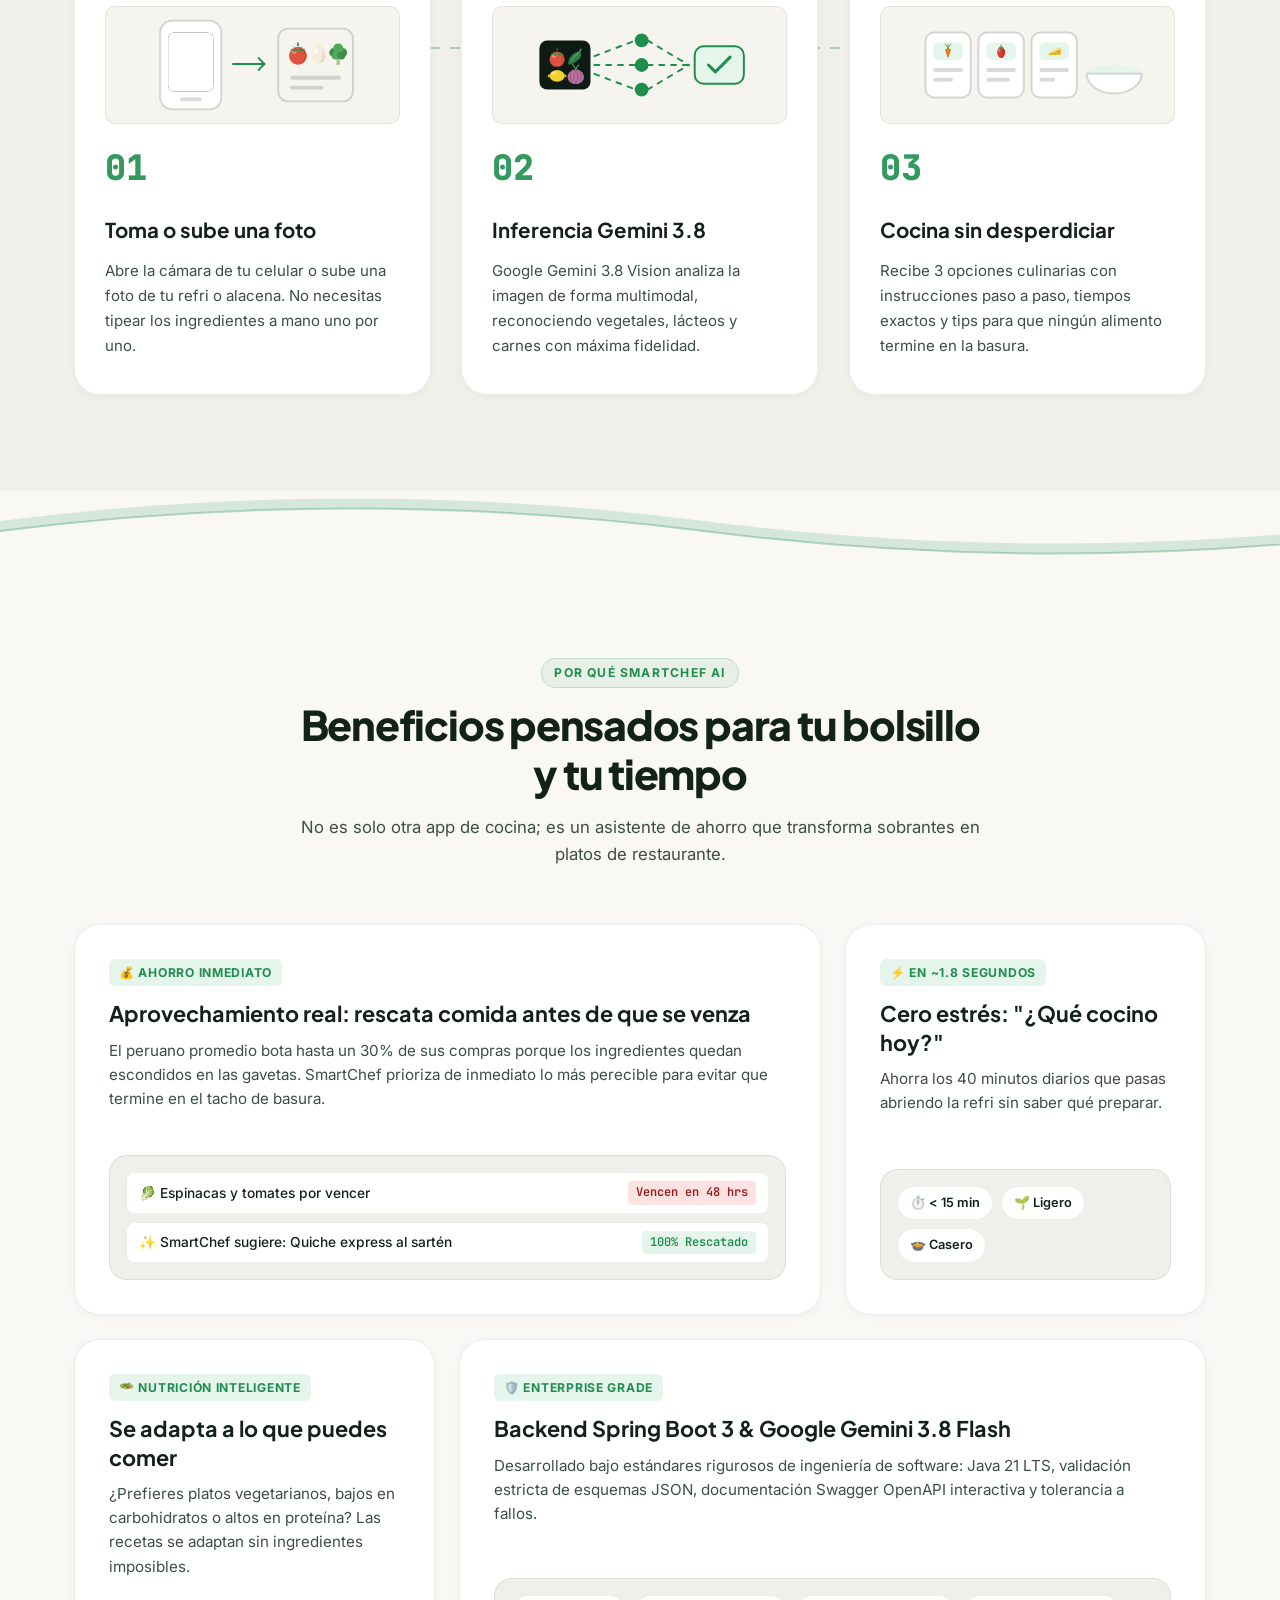
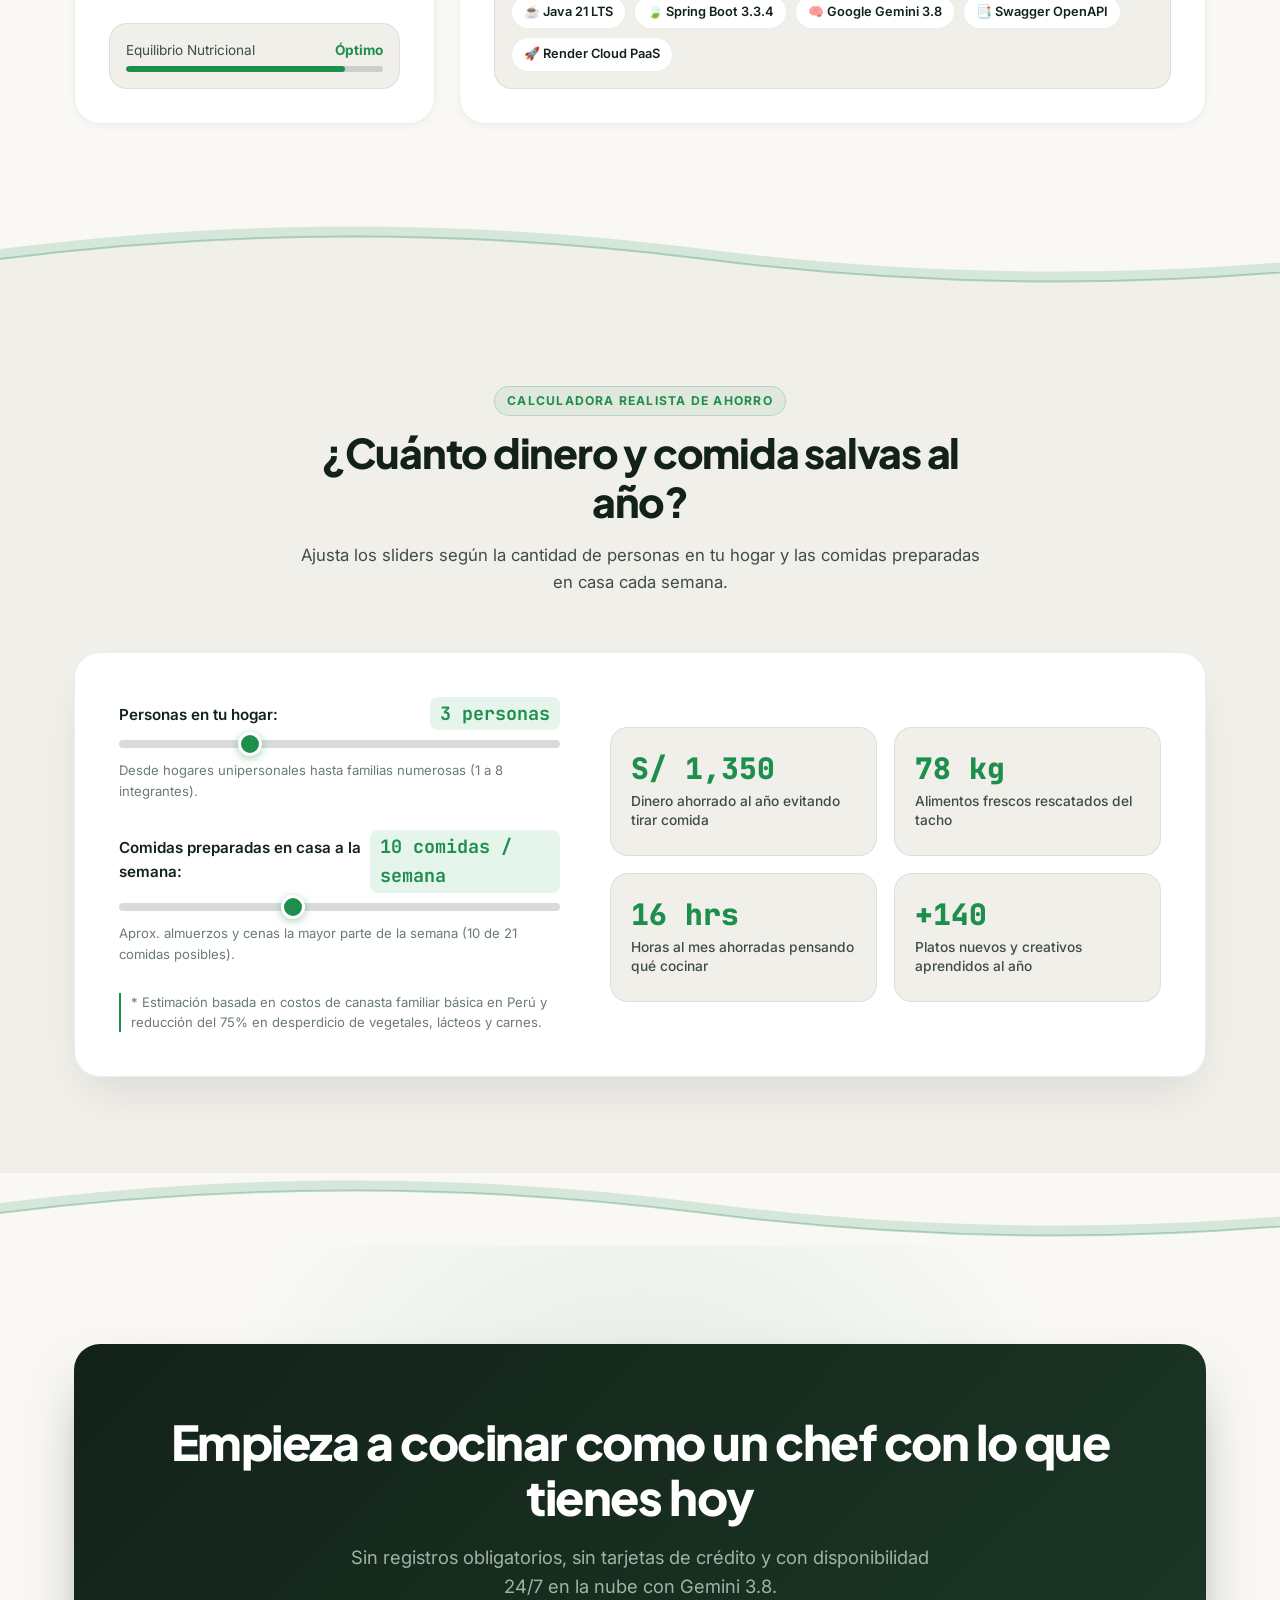
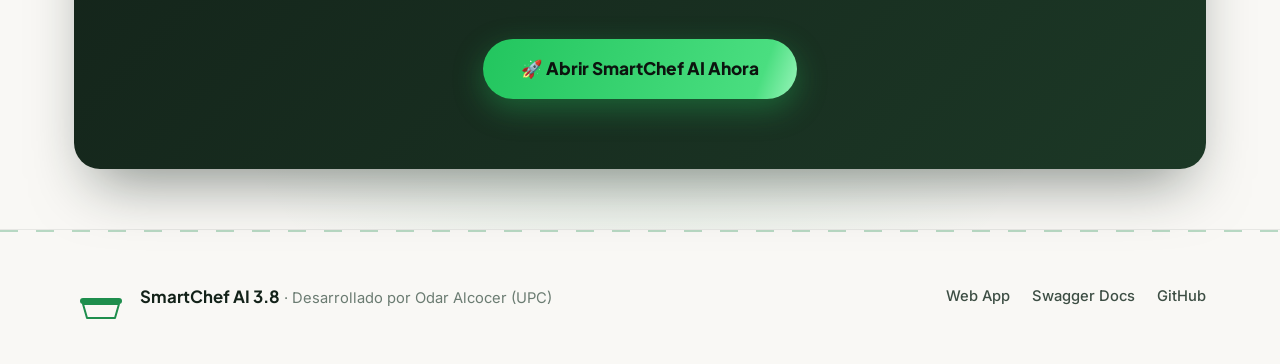
==== commit be77cace: "docs: actualizar recuento de pruebas a 101 en README y landing Suite ejecutada el 2026-11-16: 101 pr" ====
--- a/src/main/resources/static/index.html
+++ b/src/main/resources/static/index.html
@@ -2231,7 +2231,7 @@
               <div class="hero-stat-label">Inferencia con Gemini 3.8</div>
             </div>
             <div>
-              <div class="hero-stat-value number-ticker" data-target="92" data-suffix=" Tests">92 Tests</div>
+              <div class="hero-stat-value number-ticker" data-target="101" data-suffix=" Tests">101 Tests</div>
               <div class="hero-stat-label">Backend Spring Boot 3 validado</div>
             </div>
           </div>
@@ -2785,7 +2785,7 @@
       <div class="footer-links">
         <a class="footer-link" href="app.html">Web App</a>
         <a class="footer-link" href="swagger-ui/index.html" target="_blank" rel="noopener">Swagger Docs</a>
-        <a class="footer-link" href="https://github.com/lappwv" target="_blank" rel="noopener">GitHub</a>
+        <a class="footer-link" href="https://github.com/MrOdar/smartchef-ai-api" target="_blank" rel="noopener">GitHub</a>
       </div>
     </div>
   </footer>
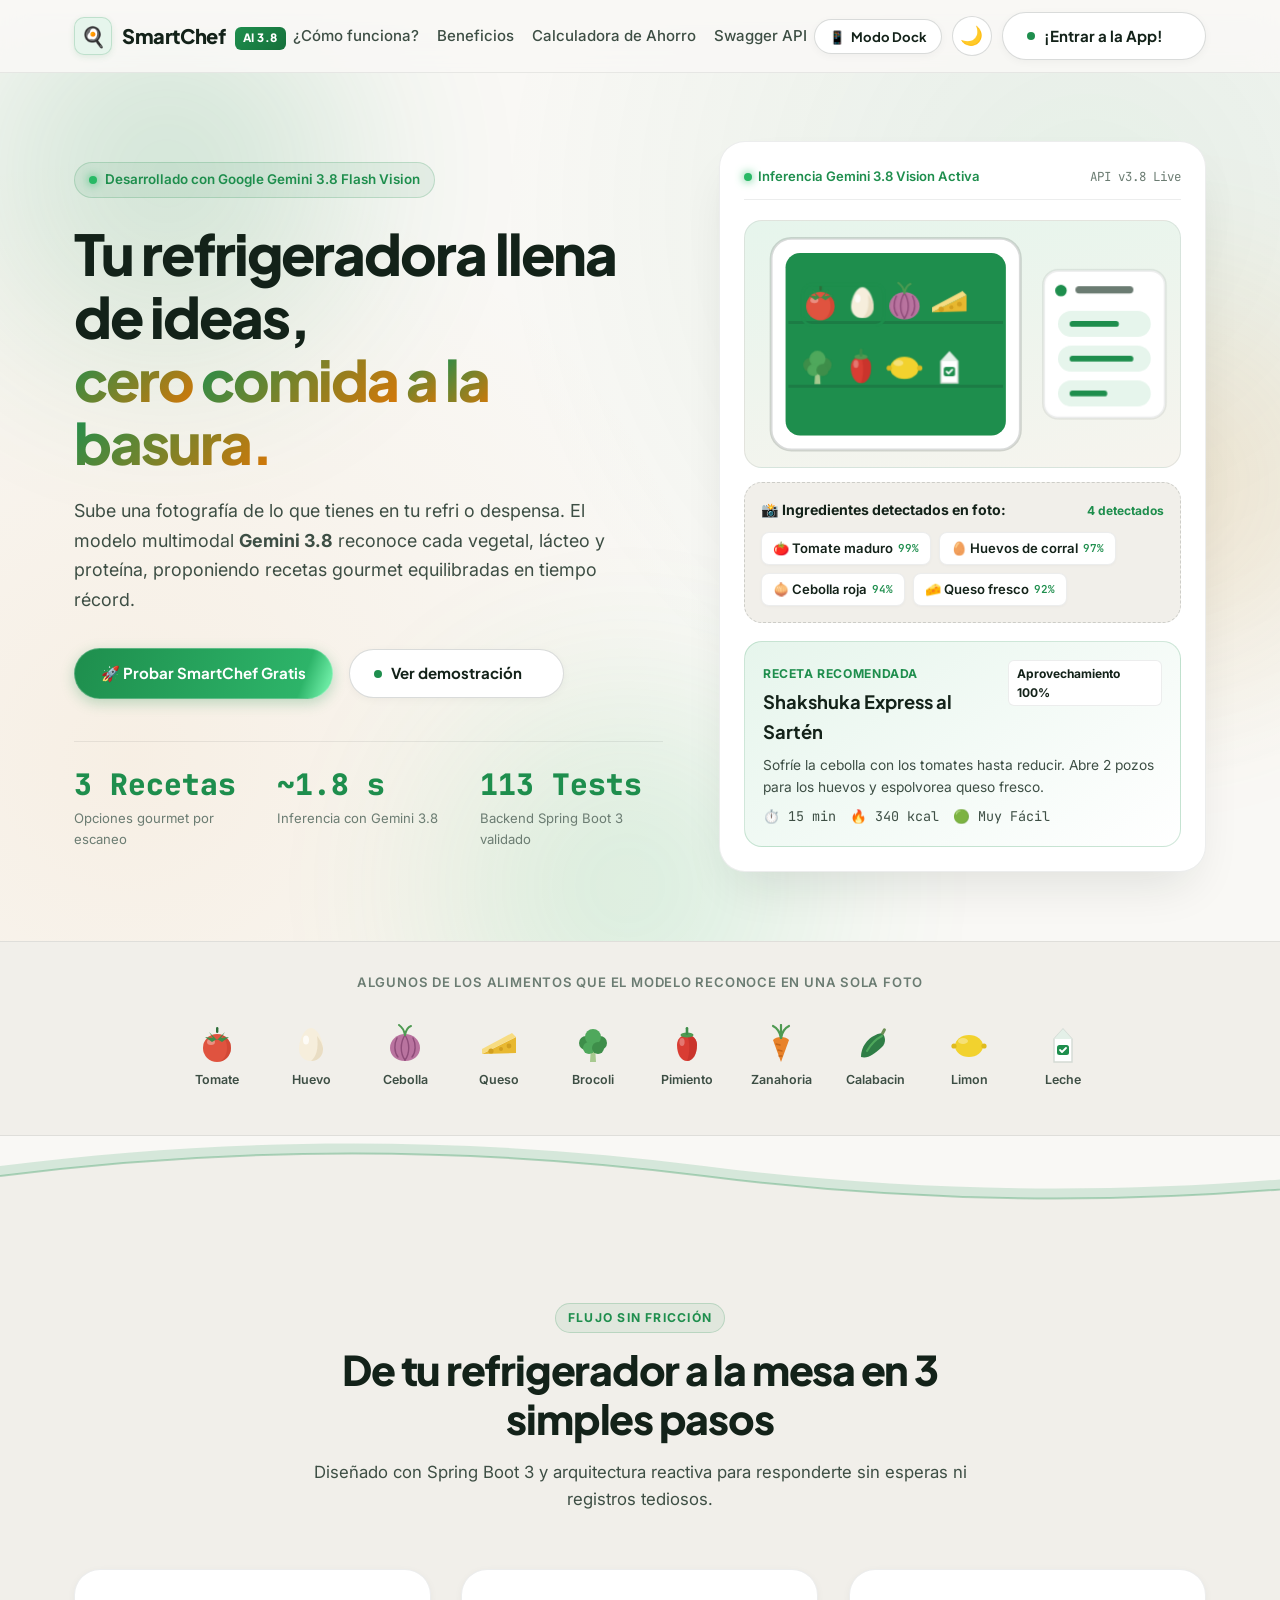
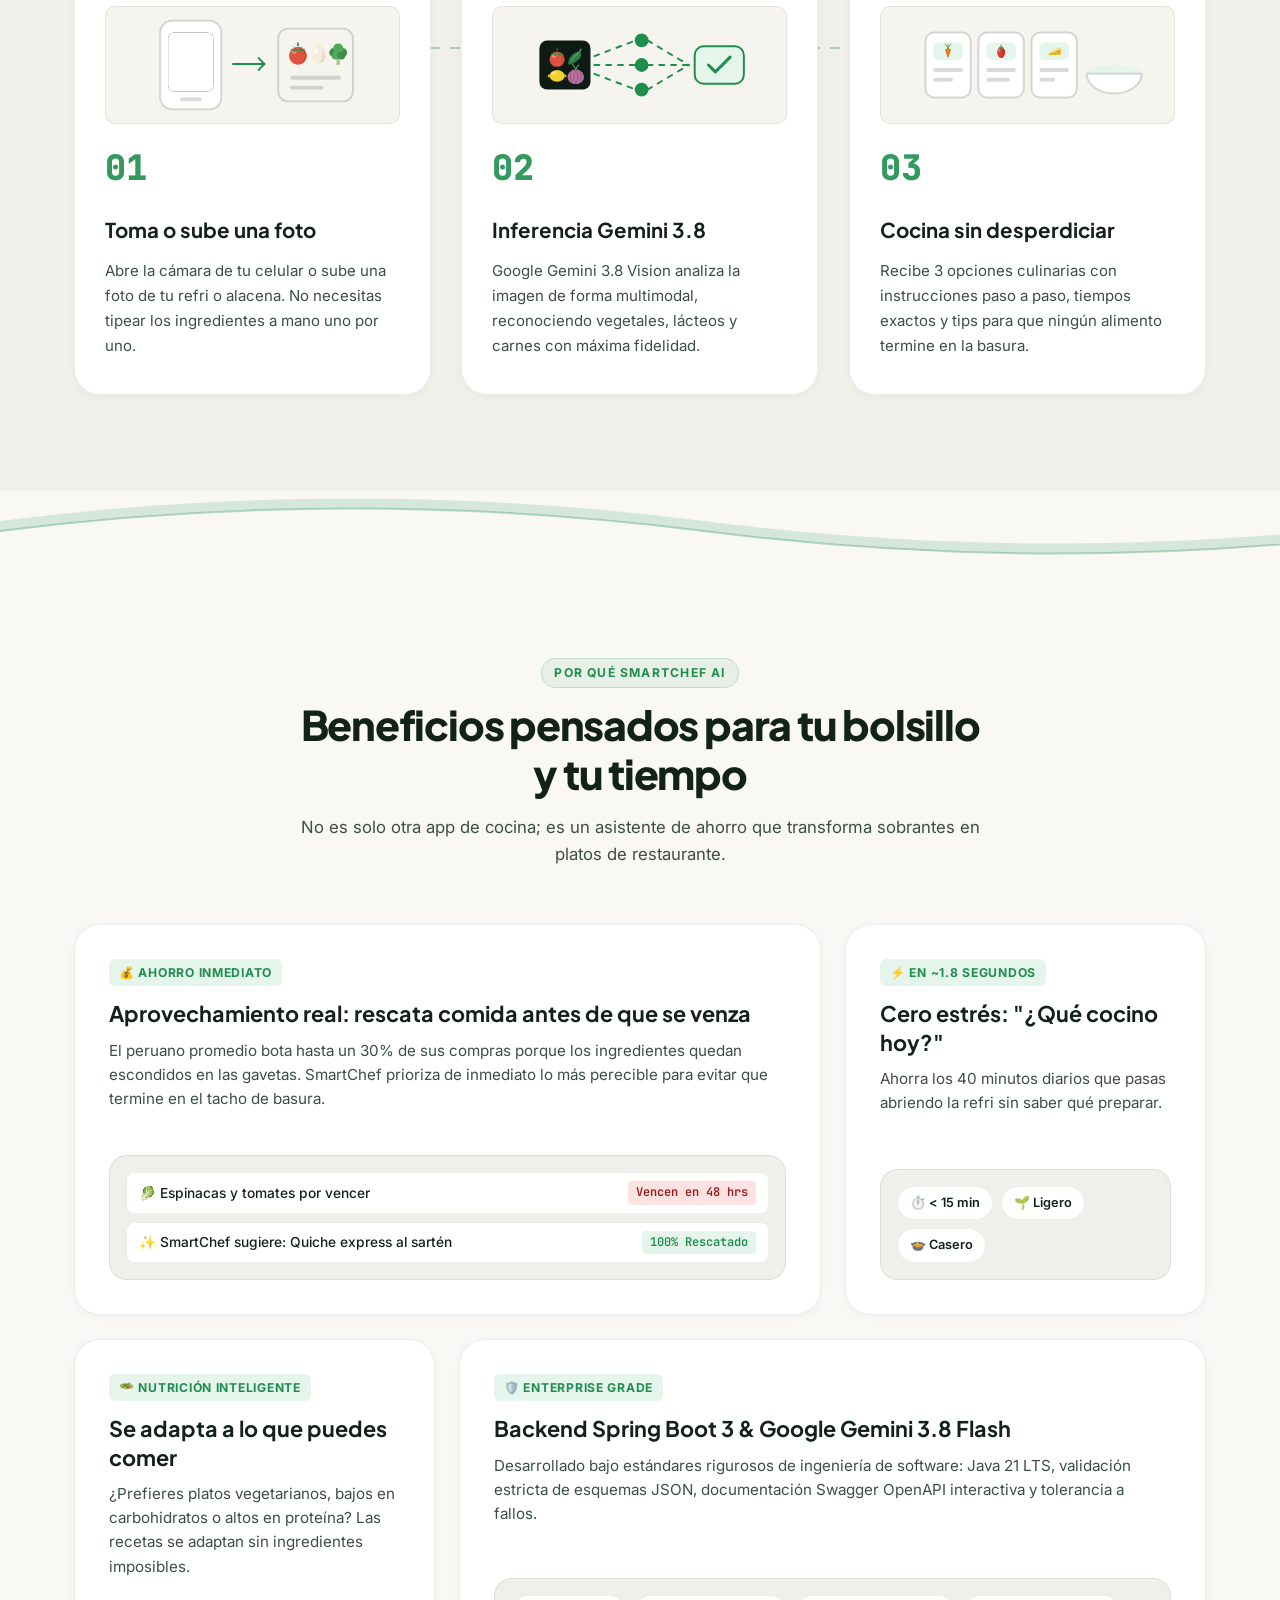
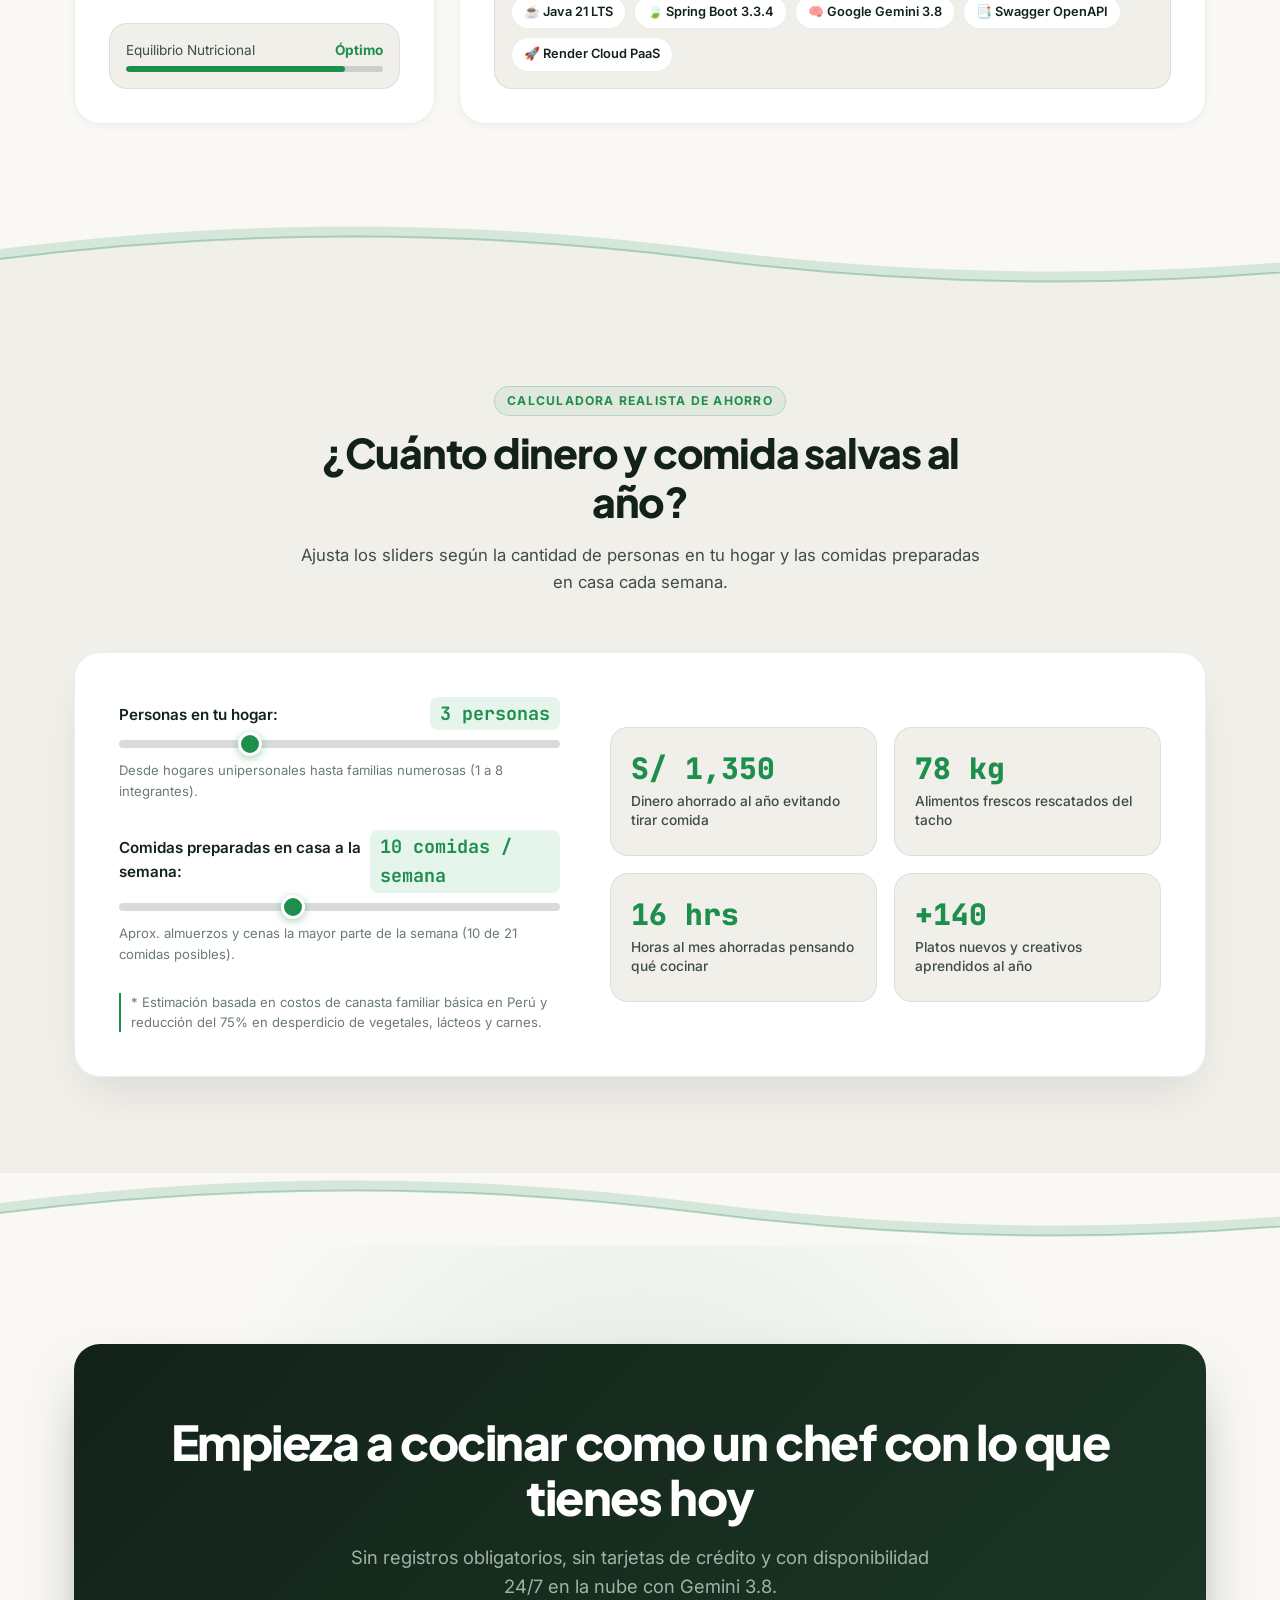
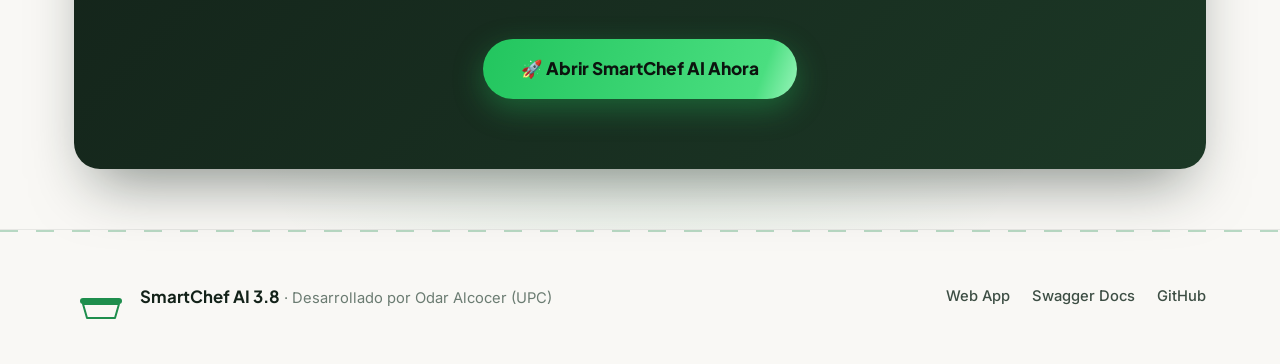
==== commit 3f7dc0f5: "fix: endurecer seguridad de la API (key de Gemini, JWT, frenos e imagenes) - La API key de Gemini vi" ====
--- a/src/main/resources/static/index.html
+++ b/src/main/resources/static/index.html
@@ -2231,7 +2231,7 @@
               <div class="hero-stat-label">Inferencia con Gemini 3.8</div>
             </div>
             <div>
-              <div class="hero-stat-value number-ticker" data-target="101" data-suffix=" Tests">101 Tests</div>
+              <div class="hero-stat-value number-ticker" data-target="113" data-suffix=" Tests">113 Tests</div>
               <div class="hero-stat-label">Backend Spring Boot 3 validado</div>
             </div>
           </div>
@@ -2805,208 +2805,6 @@
     <a href="app.html" class="dock-icon-btn dock-primary" data-tooltip="🚀 Entrar a la App">🚀</a>
   </div>
 
-  <script>
-    // 1. Barra de Progreso de Lectura
-    const progressBar = document.getElementById('scroll-progress');
-    window.addEventListener('scroll', () => {
-      const totalHeight = document.documentElement.scrollHeight - window.innerHeight;
-      const progress = totalHeight > 0 ? (window.scrollY / totalHeight) * 100 : 0;
-      progressBar.style.width = `${progress}%`;
-    });
-
-    // 2. Scroll Reveal Animations con Intersection Observer
-    const observer = new IntersectionObserver((entries) => {
-      entries.forEach(entry => {
-        if (entry.isIntersecting) {
-          entry.target.classList.add('is-inview');
-        }
-      });
-    }, { threshold: 0.1 });
-
-    document.querySelectorAll('[data-scroll-reveal]').forEach(el => observer.observe(el));
-
-    // ==================== CONMUTADOR DE NAVEGACIÓN (BARRA vs DOCK) ====================
-    const btnSwitchToDock = document.getElementById('btn-switch-to-dock');
-    const btnSwitchToTopbar = document.getElementById('btn-switch-to-topbar');
-
-    function setNavMode(mode) {
-      document.body.setAttribute('data-nav-mode', mode);
-      localStorage.setItem('smartchef-nav-mode', mode);
-    }
-
-    const savedNavMode = localStorage.getItem('smartchef-nav-mode') || 'topbar';
-    setNavMode(savedNavMode);
-
-    btnSwitchToDock.addEventListener('click', () => {
-      setNavMode('dock');
-    });
-
-    btnSwitchToTopbar.addEventListener('click', () => {
-      setNavMode('topbar');
-    });
-
-    // ==================== ANIMATED THEME TOGGLER (GPU NATIVE 60FPS) ====================
-    const themeBtn = document.getElementById('theme-btn');
-    const dockThemeBtn = document.getElementById('dock-theme-toggle');
-    const themeIcon = document.getElementById('theme-icon');
-
-    function applyTheme(targetTheme) {
-      document.documentElement.setAttribute('data-theme', targetTheme);
-      localStorage.setItem('smartchef-theme', targetTheme);
-      const icon = targetTheme === 'light' ? '🌙' : '☀️';
-      if (themeIcon) themeIcon.textContent = icon;
-      if (dockThemeBtn) dockThemeBtn.textContent = icon;
-    }
-
-    function toggleThemeAnimated(e) {
-      const currentTheme = document.documentElement.getAttribute('data-theme') || 'light';
-      const targetTheme = currentTheme === 'light' ? 'dark' : 'light';
-
-      if (!document.startViewTransition || window.matchMedia('(prefers-reduced-motion: reduce)').matches) {
-        applyTheme(targetTheme);
-        return;
-      }
-
-      const rect = e && e.currentTarget ? e.currentTarget.getBoundingClientRect() : null;
-      const x = e && e.clientX ? e.clientX : (rect ? rect.left + rect.width / 2 : window.innerWidth / 2);
-      const y = e && e.clientY ? e.clientY : (rect ? rect.top + rect.height / 2 : window.innerHeight / 2);
-      const maxRadius = Math.hypot(
-        Math.max(x, window.innerWidth - x),
-        Math.max(y, window.innerHeight - y)
-      );
-
-      document.documentElement.style.setProperty('--reveal-x', `${x}px`);
-      document.documentElement.style.setProperty('--reveal-y', `${y}px`);
-      document.documentElement.style.setProperty('--reveal-radius', `${maxRadius}px`);
-
-      document.startViewTransition(() => {
-        applyTheme(targetTheme);
-      });
-    }
-
-    // Inicializar tema
-    const savedTheme = localStorage.getItem('smartchef-theme') || 'light';
-    applyTheme(savedTheme);
-
-    themeBtn.addEventListener('click', toggleThemeAnimated);
-    dockThemeBtn.addEventListener('click', toggleThemeAnimated);
-
-    // ==================== GLARE HOVER (3D TILT & GLOSS) ====================
-    document.querySelectorAll('.glare-card').forEach(card => {
-      card.addEventListener('mousemove', e => {
-        const rect = card.getBoundingClientRect();
-        const x = e.clientX - rect.left;
-        const y = e.clientY - rect.top;
-        const centerX = rect.width / 2;
-        const centerY = rect.height / 2;
-
-        const rotateX = ((y - centerY) / centerY) * -6;
-        const rotateY = ((x - centerX) / centerX) * 6;
-
-        card.style.transform = `perspective(1000px) rotateX(${rotateX.toFixed(2)}deg) rotateY(${rotateY.toFixed(2)}deg) translateY(-3px)`;
-        card.style.setProperty('--gx', `${((x / rect.width) * 100).toFixed(1)}%`);
-        card.style.setProperty('--gy', `${((y / rect.height) * 100).toFixed(1)}%`);
-      });
-
-      card.addEventListener('mouseleave', () => {
-        card.style.transform = 'perspective(1000px) rotateX(0deg) rotateY(0deg) translateY(0)';
-      });
-    });
-
-    // ==================== NUMBER TICKER ANIMATION (MAGIC UI) ====================
-    function animateNumber(element, start, end, duration, prefix = '', suffix = '') {
-      let startTimestamp = null;
-      const step = (timestamp) => {
-        if (!startTimestamp) startTimestamp = timestamp;
-        const progress = Math.min((timestamp - startTimestamp) / duration, 1);
-        const easeOut = 1 - Math.pow(1 - progress, 3);
-        const current = Math.floor(easeOut * (end - start) + start);
-        element.textContent = `${prefix}${current.toLocaleString('es-PE')}${suffix}`;
-        if (progress < 1) {
-          window.requestAnimationFrame(step);
-        } else {
-          element.textContent = `${prefix}${end.toLocaleString('es-PE')}${suffix}`;
-        }
-      };
-      window.requestAnimationFrame(step);
-    }
-
-    // ==================== CALCULADORA DE AHORRO ====================
-    const peopleInput = document.getElementById('people-slider');
-    const mealsInput = document.getElementById('meals-slider');
-    const peopleVal = document.getElementById('people-val');
-    const mealsVal = document.getElementById('meals-val');
-    const mealsDesc = document.getElementById('meals-desc');
-
-    const moneySaved = document.getElementById('money-saved');
-    const foodSaved = document.getElementById('food-saved');
-    const hoursSaved = document.getElementById('hours-saved');
-    const recipesCount = document.getElementById('recipes-count');
-
-    let currentMoney = 1350;
-    let currentFood = 78;
-    let currentHours = 16;
-    let currentRecipes = 140;
-
-    function updateCalculations() {
-      const p = parseInt(peopleInput.value, 10);
-      const m = parseInt(mealsInput.value, 10);
-
-      peopleVal.textContent = `${p} ${p === 1 ? 'persona' : 'personas'}`;
-      mealsVal.textContent = `${m} comidas / semana`;
-
-      if (m <= 5) {
-        mealsDesc.textContent = "Comidas de fin de semana o días libres en casa.";
-      } else if (m <= 9) {
-        mealsDesc.textContent = "Aprox. 1 comida al día en casa (ej. solo almuerzos o solo cenas).";
-      } else if (m <= 15) {
-        mealsDesc.textContent = "Almuerzo y cena habituales la mayor parte de la semana.";
-      } else {
-        mealsDesc.textContent = "Desayuno, almuerzo y cena preparados en casa casi todos los días (hasta 21).";
-      }
-
-      const targetMoney = Math.round(p * m * 45);
-      const targetFood = Math.round(p * m * 2.6);
-      const targetHours = Math.round(4 + (m * 1.2));
-      const targetRecipes = Math.round(m * 14);
-
-      animateNumber(moneySaved, currentMoney, targetMoney, 350, 'S/ ');
-      animateNumber(foodSaved, currentFood, targetFood, 350, '', ' kg');
-      animateNumber(hoursSaved, currentHours, targetHours, 350, '', ' hrs');
-      animateNumber(recipesCount, currentRecipes, targetRecipes, 350, '+');
-
-      currentMoney = targetMoney;
-      currentFood = targetFood;
-      currentHours = targetHours;
-      currentRecipes = targetRecipes;
-    }
-
-    peopleInput.addEventListener('input', updateCalculations);
-    mealsInput.addEventListener('input', updateCalculations);
-
-    // ==================== DOCK MAGNIFICATION (MAGIC UI DOCK) ====================
-    const dockContainer = document.getElementById('floating-dock');
-    const dockButtons = dockContainer.querySelectorAll('.dock-icon-btn');
-
-    dockButtons.forEach((btn, index) => {
-      btn.addEventListener('mouseenter', () => {
-        if (dockButtons[index - 1]) {
-          dockButtons[index - 1].style.transform = 'scale(1.15) translateY(-4px)';
-        }
-        if (dockButtons[index + 1]) {
-          dockButtons[index + 1].style.transform = 'scale(1.15) translateY(-4px)';
-        }
-      });
-
-      btn.addEventListener('mouseleave', () => {
-        if (dockButtons[index - 1]) {
-          dockButtons[index - 1].style.transform = '';
-        }
-        if (dockButtons[index + 1]) {
-          dockButtons[index + 1].style.transform = '';
-        }
-      });
-    });
-  </script>
+  <script src="assets/landing.js"></script>
 </body>
 </html>
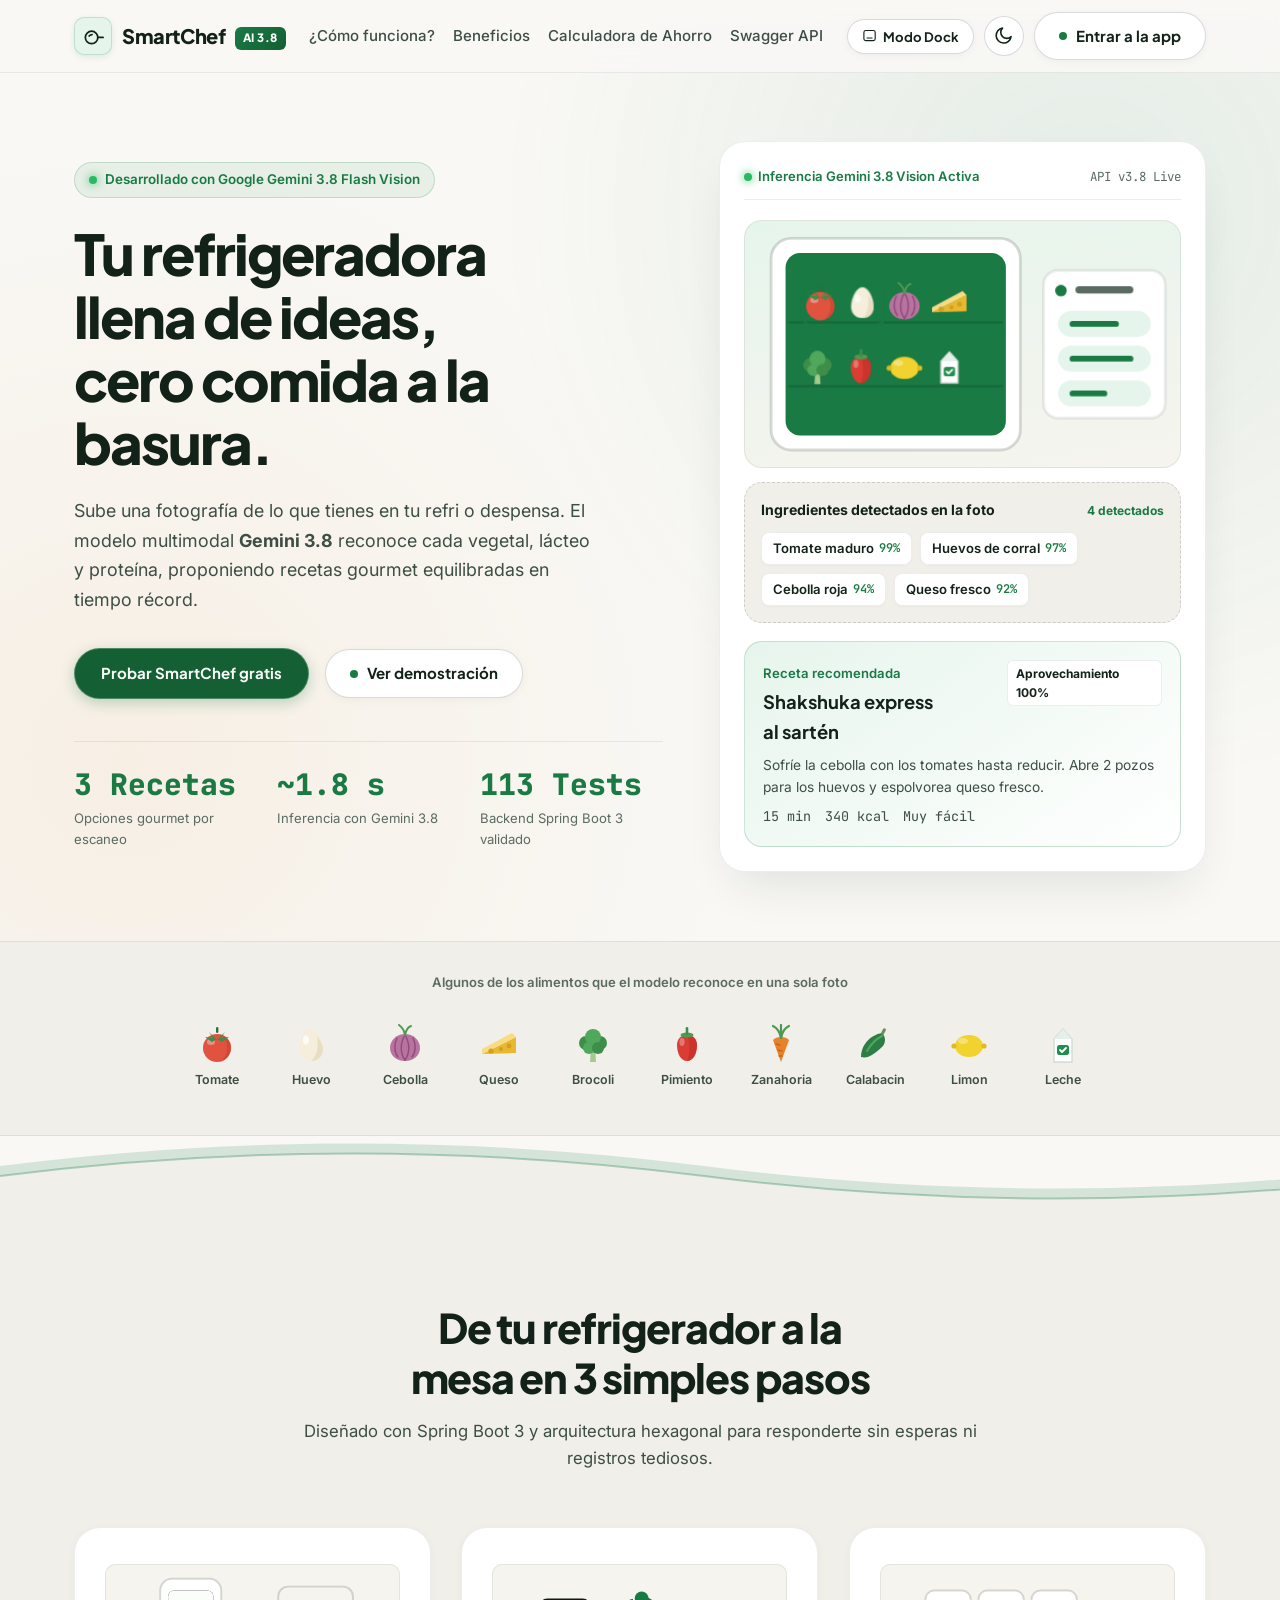
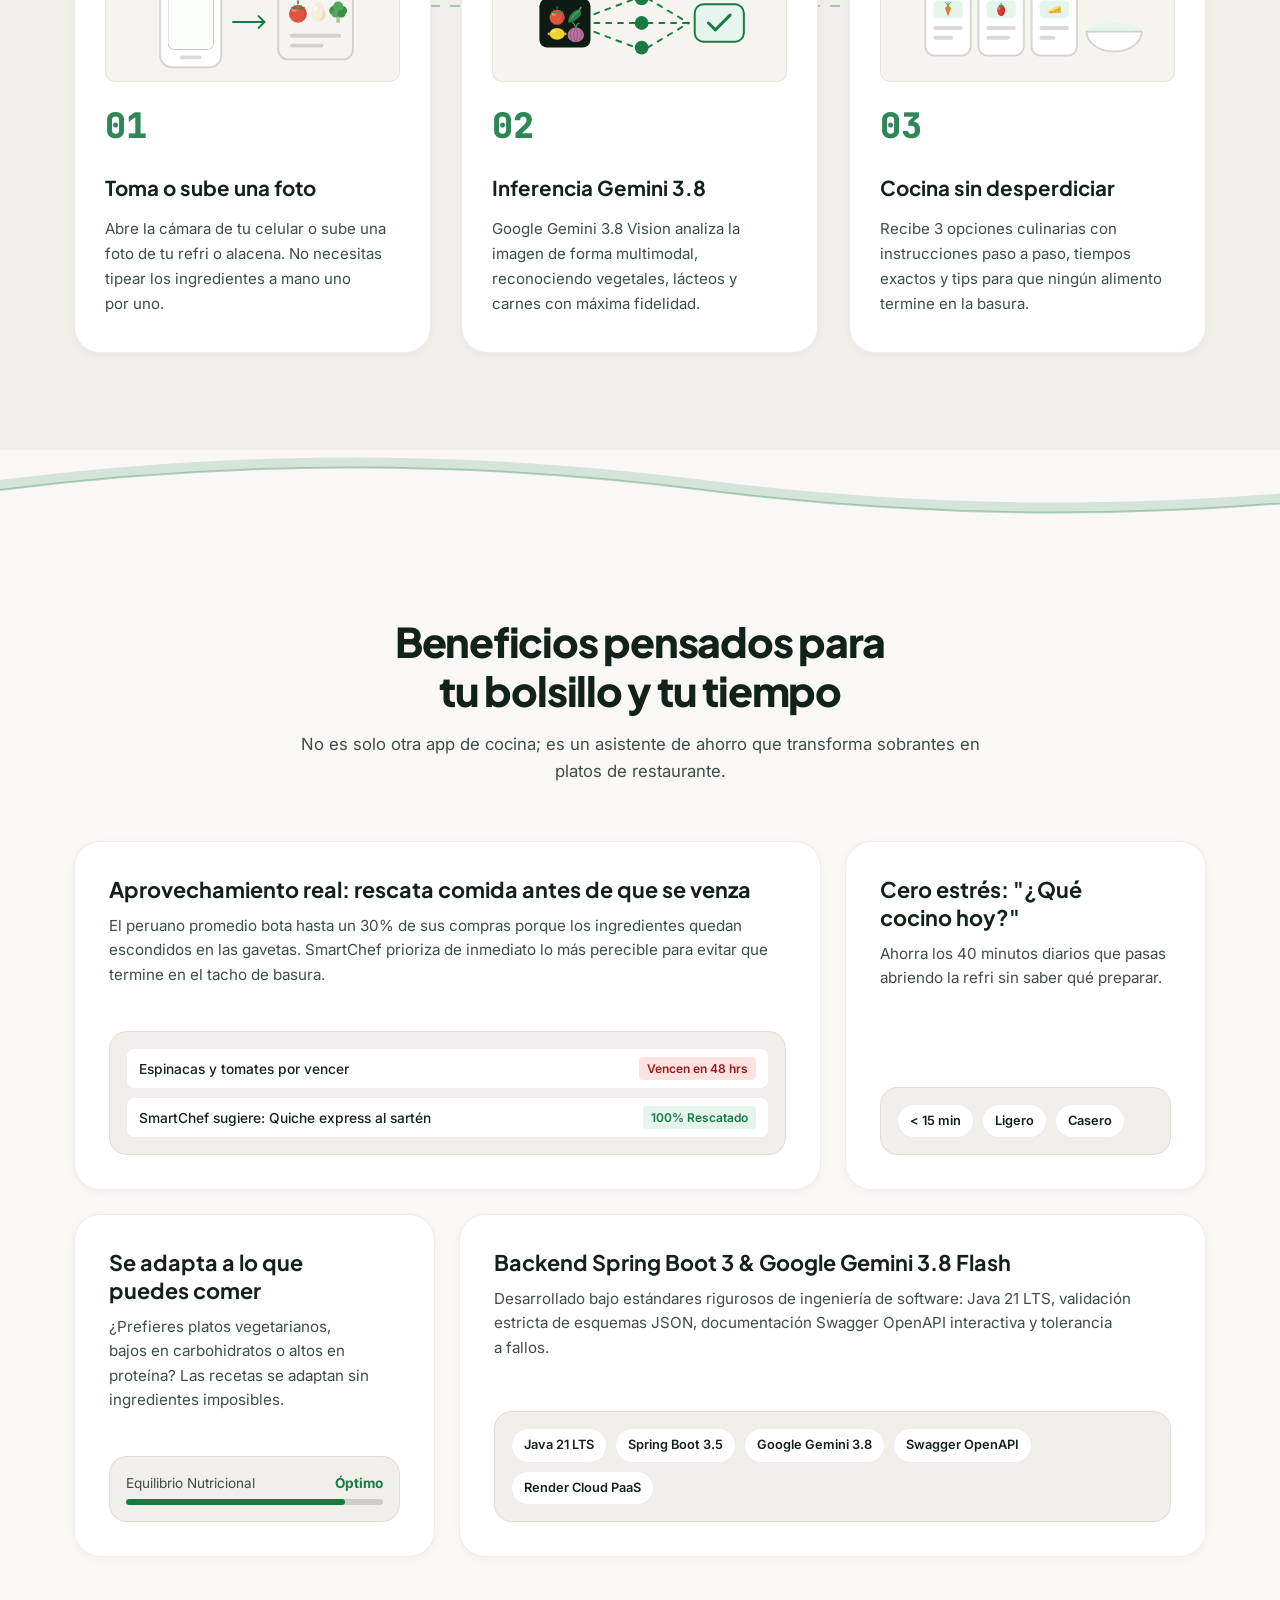
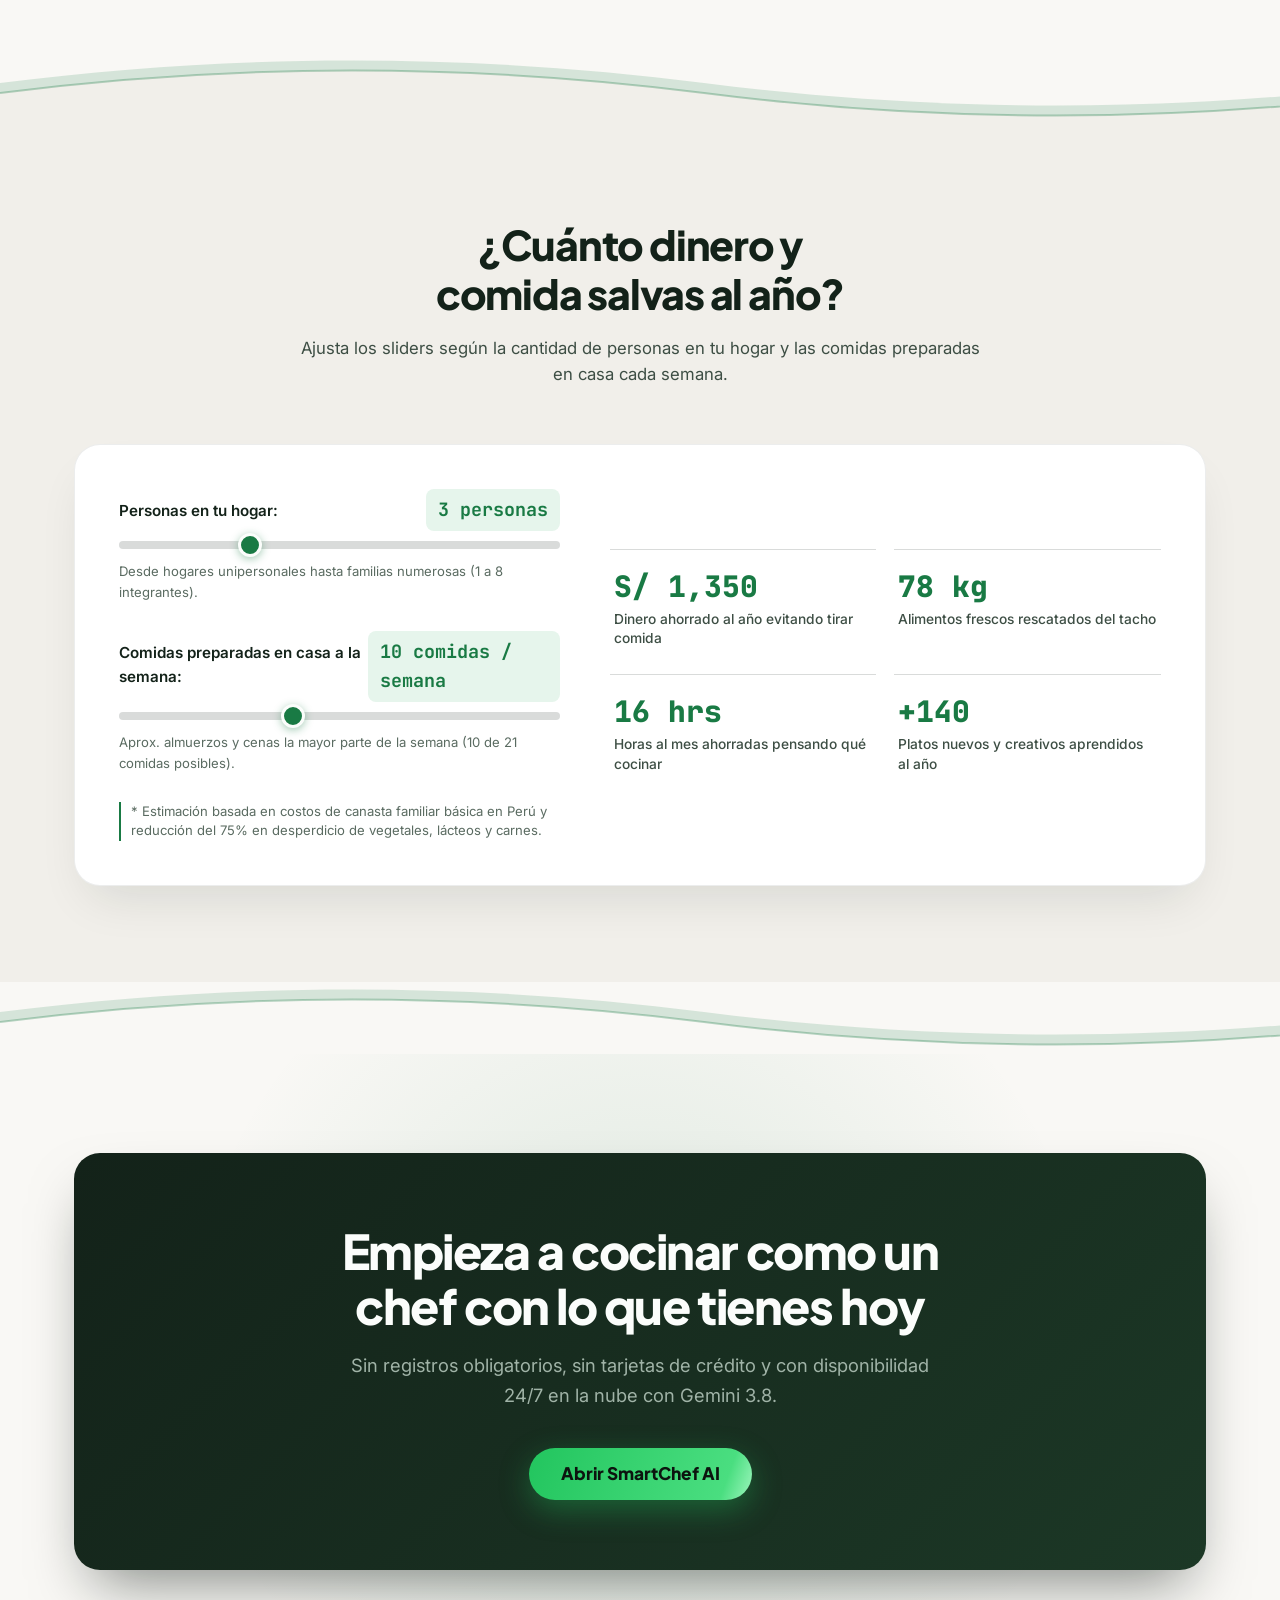
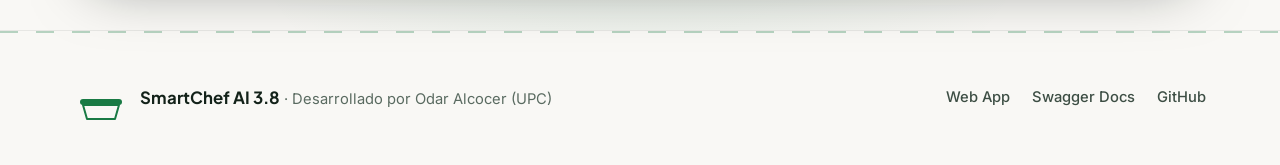
==== commit f84c6513: "style(landing): polish de Hallmark (foco, contraste, menú móvil, íconos SVG, datos corregidos)" ====
--- a/src/main/resources/static/index.html
+++ b/src/main/resources/static/index.html
@@ -3,16 +3,22 @@
 <head>
   <meta charset="UTF-8" />
   <meta name="viewport" content="width=device-width, initial-scale=1.0" />
-  <meta name="description" content="SmartChef AI — Tu Chef Inteligente de Aprovechamiento con Google Gemini 3.8. Transforma los ingredientes de tu refrigeradora en recetas gourmet al instante." />
-  <title>SmartChef AI — Powered by Google Gemini 3.8 Flash</title>
+  <meta name="description" content="SmartChef AI, tu chef de aprovechamiento con Google Gemini 3.8: transforma los ingredientes de tu refrigeradora en recetas gourmet al instante." />
+  <title>SmartChef AI: recetas con lo que hay en tu refri, con Google Gemini</title>
   
   <!-- Tipografías de alta gama (Inter, Plus Jakarta Sans, JetBrains Mono) -->
   <link rel="preconnect" href="https://fonts.googleapis.com" />
   <link rel="preconnect" href="https://fonts.gstatic.com" crossorigin />
   <link href="https://fonts.googleapis.com/css2?family=Inter:wght@400;500;600;700&family=JetBrains+Mono:wght@500;600;700&family=Plus+Jakarta+Sans:wght@600;700;800&display=swap" rel="stylesheet" />
-  <link rel="icon" href="data:image/svg+xml,<svg xmlns='http://www.w3.org/2000/svg' viewBox='0 0 100 100'><text y='.9em' font-size='90'>&#127859;</text></svg>">
+  <link rel="icon" href="data:image/svg+xml,<svg xmlns='http://www.w3.org/2000/svg' viewBox='0 0 24 24' fill='none' stroke='%231E8E4D' stroke-width='2.2' stroke-linecap='round'><circle cx='10' cy='13' r='6.5'/><path d='M16.5 13H22'/></svg>">
 
   <style>
+    /* Hallmark · checked: 2026-11-24 · genre: atmospheric (inferred: AI tool)
+     * floor: 0 FAIL · reflex: 0 · fixed: 4 6a 7a 10a 19 26a 30a 34 48 54 62 63 64 67 2b 38iii · structural: printed (8 9 29 44c 58 79 81 84)
+     * dismissed 41 · dark surfaces read --ink from the theme block, which already swaps to light ink in [data-theme="dark"]
+     * dismissed 40 · the CTA banner text is light ink on the dark --cta gradient; the sampler reads the animated border beam, checked by eye at 1440
+     * dropped heading "Shakshuka express al sartén" · F21: a sample recipe inside the hero mock sat as an h4 under the h1; kept as text
+     * built: the project · redesign: polish · v2.0.0 */
     /* ==========================================================================
        SmartChef AI — Magic UI & EcoCommute Design System
        Google Gemini 3.8 Flash Vision Edition
@@ -28,10 +34,10 @@
 
       --ink: #132219;
       --ink-secondary: #3D4E44;
-      --ink-muted: #6B7C72;
-
-      --accent: #1E8E4D;
-      --accent-hover: #16703B;
+      --ink-muted: #5A6B61;
+
+      --accent: #197A44;
+      --accent-hover: #145F33;
       --accent-soft: #E6F5EC;
       --accent-bright: #28B965;
 
@@ -52,6 +58,20 @@
       --badge-bg: rgba(30, 142, 77, 0.08);
       --badge-border: rgba(30, 142, 77, 0.2);
       --beam-color: rgba(30, 142, 77, 0.7);
+
+      /* Hallmark polish: todo color pasa por un token */
+      --on-accent: #FBFDFB;
+      --on-dark-muted: #A0B3A7;
+      --shadow-ink: #0A140E;
+      --danger: #991B1B;
+      --danger-soft: #FEE2E2;
+      --cta-1: #132219;
+      --cta-2: #1C3826;
+      --cta-btn-1: #22C55E;
+      --cta-btn-2: #4ADE80;
+      --cta-btn-3: #86EFAC;
+      --on-cta-btn: #0C140F;
+      --focus: #145F33;
     }
 
     html[data-theme="dark"] {
@@ -67,7 +87,7 @@
       --ink-muted: #6C7D73;
 
       --accent: #28B965;
-      --accent-hover: #1E8E4D;
+      --accent-hover: #187541;
       --accent-soft: rgba(40, 185, 101, 0.15);
       --accent-bright: #4ADE80;
 
@@ -88,6 +108,19 @@
       --badge-bg: rgba(40, 185, 101, 0.12);
       --badge-border: rgba(40, 185, 101, 0.25);
       --beam-color: rgba(74, 222, 128, 0.8);
+
+      --on-accent: #FBFDFB;
+      --on-dark-muted: #A0B3A7;
+      --shadow-ink: #000A05;
+      --danger: #FCA5A5;
+      --danger-soft: rgba(239, 68, 68, 0.16);
+      --cta-1: #132219;
+      --cta-2: #1C3826;
+      --cta-btn-1: #22C55E;
+      --cta-btn-2: #4ADE80;
+      --cta-btn-3: #86EFAC;
+      --on-cta-btn: #0C140F;
+      --focus: #4ADE80;
     }
 
     :root {
@@ -134,6 +167,7 @@
 
     html {
       font-size: 16px;
+      overflow-x: clip;
     }
 
     body {
@@ -142,7 +176,7 @@
       color: var(--ink);
       line-height: 1.6;
       -webkit-font-smoothing: antialiased;
-      overflow-x: hidden;
+      overflow-x: clip;
       /* Sin transition lenta en body para que el view transition de tema sea instantáneo a 60fps */
     }
 
@@ -176,9 +210,11 @@
       left: 0;
       height: 3px;
       background: linear-gradient(90deg, var(--accent) 0%, var(--amber) 100%);
-      width: 0%;
+      width: 100%;
+      transform: scaleX(0);
+      transform-origin: 0 50%;
       z-index: 9999;
-      transition: width 0.08s linear;
+      transition: transform 0.08s linear;
     }
 
     .container {
@@ -237,7 +273,7 @@
       }
     }
 
-    body[data-nav-mode="dock"] .nav-links {
+    .js body[data-nav-mode="dock"] .nav-links {
       opacity: 0;
       pointer-events: none;
       transform: translateY(-16px);
@@ -291,7 +327,7 @@
       align-items: center;
       justify-content: center;
       font-size: 1.25rem;
-      box-shadow: 0 2px 6px rgba(30, 142, 77, 0.12);
+      box-shadow: 0 2px 6px color-mix(in srgb, var(--accent) 12%, transparent);
       transition: transform var(--motion-fast) var(--motion-ease);
       flex-shrink: 0;
     }
@@ -306,7 +342,7 @@
       display: inline-block;
       white-space: nowrap;
       background: linear-gradient(135deg, var(--accent) 0%, var(--accent-hover) 100%);
-      color: #FFFFFF;
+      color: var(--on-accent);
       font-size: 0.72rem;
       padding: 2px 8px;
       border-radius: 6px;
@@ -345,15 +381,17 @@
       position: absolute;
       bottom: -4px;
       left: 0;
-      width: 0%;
+      width: 100%;
       height: 2px;
       background: var(--accent);
-      transition: width var(--motion-fast) var(--motion-ease);
+      transform: scaleX(0);
+      transform-origin: 0 50%;
+      transition: transform var(--motion-fast) var(--motion-ease);
     }
 
     @media (hover: hover) {
       .nav-link:hover::after {
-        width: 100%;
+        transform: scaleX(1);
       }
     }
 
@@ -484,23 +522,13 @@
       white-space: nowrap;
     }
 
-    .interactive-hover-btn .btn-arrow {
-      position: relative;
-      z-index: 2;
-      display: inline-block;
-      margin-left: 6px;
-      opacity: 0;
-      transform: translateX(-8px);
-      transition: transform var(--motion-enter) var(--motion-ease), opacity var(--motion-fast) var(--motion-ease), color var(--motion-enter) var(--motion-ease);
-      pointer-events: none;
-    }
 
     /* Estados de hover: CERO saltos o parpadeos */
     @media (hover: hover) {
       .interactive-hover-btn:hover {
         transform: translateY(-2px);
         border-color: var(--accent);
-        box-shadow: 0 8px 24px rgba(30, 142, 77, 0.28);
+        box-shadow: 0 8px 24px color-mix(in srgb, var(--accent) 28%, transparent);
       }
     }
 
@@ -519,18 +547,11 @@
 
     @media (hover: hover) {
       .interactive-hover-btn:hover .btn-text {
-        color: #FFFFFF !important;
+        color: var(--on-accent) !important;
         transform: translateX(-4px);
       }
     }
 
-    @media (hover: hover) {
-      .interactive-hover-btn:hover .btn-arrow {
-        opacity: 1;
-        color: #FFFFFF;
-        transform: translateX(0);
-      }
-    }
 
     /* Shimmer Pill Button */
     .btn-shimmer-pill {
@@ -538,25 +559,23 @@
       display: inline-flex;
       align-items: center;
       gap: 8px;
-      background: linear-gradient(110deg, var(--accent) 0%, #2db469 45%, #6beaa3 50%, #2db469 55%, var(--accent) 100%);
-      background-size: 200% 100%;
-      animation: shimmer 3s infinite linear;
-      color: #FFFFFF !important;
+      background: var(--accent-hover);
+      color: var(--on-accent) !important;
       text-decoration: none;
       font-family: var(--display);
       font-weight: 700;
       font-size: 0.94rem;
       padding: 12px 26px;
       border-radius: var(--radius-pill);
-      border: 1px solid rgba(255, 255, 255, 0.25);
-      box-shadow: 0 4px 14px rgba(30, 142, 77, 0.28);
+      border: 1px solid color-mix(in srgb, var(--on-accent) 25%, transparent);
+      box-shadow: 0 4px 14px color-mix(in srgb, var(--accent) 28%, transparent);
       transition: transform var(--motion-fast) var(--motion-ease), box-shadow var(--motion-fast) var(--motion-ease);
     }
 
     @media (hover: hover) {
       .btn-shimmer-pill:hover {
         transform: translateY(-2px);
-        box-shadow: 0 8px 22px rgba(30, 142, 77, 0.38);
+        box-shadow: 0 8px 22px color-mix(in srgb, var(--accent) 38%, transparent);
       }
     }
 
@@ -606,9 +625,6 @@
     }
 
     .hero-title-highlight {
-      background: linear-gradient(135deg, var(--accent) 0%, var(--amber) 100%);
-      -webkit-background-clip: text;
-      -webkit-text-fill-color: transparent;
       display: inline-block;
     }
 
@@ -624,8 +640,8 @@
       inset: -1px;
       border-radius: inherit;
       pointer-events: none;
-      mask: linear-gradient(#fff 0 0) content-box, linear-gradient(#fff 0 0);
-      -webkit-mask: linear-gradient(#fff 0 0) content-box, linear-gradient(#fff 0 0);
+      mask: linear-gradient(var(--on-accent) 0 0) content-box, linear-gradient(var(--on-accent) 0 0);
+      -webkit-mask: linear-gradient(var(--on-accent) 0 0) content-box, linear-gradient(var(--on-accent) 0 0);
       mask-composite: exclude;
       -webkit-mask-composite: xor;
       padding: 1.5px;
@@ -661,7 +677,7 @@
       position: absolute;
       inset: 0;
       border-radius: inherit;
-      background: radial-gradient(circle at var(--gx, 50%) var(--gy, 50%), rgba(255, 255, 255, 0.18) 0%, transparent 65%);
+      background: radial-gradient(circle at var(--gx, 50%) var(--gy, 50%), color-mix(in srgb, var(--on-accent) 18%, transparent) 0%, transparent 65%);
       opacity: 0;
       pointer-events: none;
       transition: opacity var(--motion-enter) var(--motion-ease);
@@ -676,15 +692,15 @@
 
     /* ==================== 1. HERO SECTION ==================== */
     .hero-section {
-      min-height: 88vh;
+      min-height: 88svh;
       padding-top: 115px;
       padding-bottom: 70px;
       display: flex;
       align-items: center;
       position: relative;
       overflow: hidden;
-      background: radial-gradient(circle at 85% 20%, rgba(30, 142, 77, 0.09) 0%, transparent 45%),
-                  radial-gradient(circle at 10% 80%, rgba(217, 119, 6, 0.07) 0%, transparent 45%);
+      background: radial-gradient(circle at 85% 20%, color-mix(in srgb, var(--accent) 9%, transparent) 0%, transparent 45%),
+                  radial-gradient(circle at 10% 80%, color-mix(in srgb, var(--amber) 7%, transparent) 0%, transparent 45%);
     }
 
     .hero-grid {
@@ -751,6 +767,7 @@
       font-size: 1.55rem;
       font-weight: 700;
       color: var(--ink);
+      font-variant-numeric: tabular-nums;
     }
 
     .hero-stat-label {
@@ -812,12 +829,12 @@
       display: inline-flex;
       align-items: center;
       gap: 5px;
-      box-shadow: 0 1px 3px rgba(0,0,0,0.03);
+      box-shadow: 0 1px 3px color-mix(in srgb, var(--shadow-ink) 3%, transparent);
     }
 
     .recipe-card-preview {
       background: linear-gradient(145deg, var(--accent-soft) 0%, var(--card) 100%);
-      border: 1px solid rgba(30, 142, 77, 0.2);
+      border: 1px solid color-mix(in srgb, var(--accent) 20%, transparent);
       border-radius: var(--radius-md);
       padding: 18px;
     }
@@ -850,8 +867,6 @@
       text-align: center;
       font-size: 0.82rem;
       font-weight: 600;
-      letter-spacing: 0.06em;
-      text-transform: uppercase;
       color: var(--ink-muted);
       margin-bottom: 20px;
     }
@@ -911,19 +926,6 @@
       margin: 0 auto 56px auto;
     }
 
-    .section-eyebrow {
-      display: inline-block;
-      text-transform: uppercase;
-      font-size: 0.76rem;
-      font-weight: 700;
-      letter-spacing: 0.1em;
-      color: var(--accent);
-      margin-bottom: 12px;
-      background: var(--badge-bg);
-      padding: 4px 12px;
-      border-radius: var(--radius-pill);
-      border: 1px solid var(--badge-border);
-    }
 
     .section-title {
       font-family: var(--display);
@@ -965,6 +967,7 @@
       margin-bottom: 18px;
       display: inline-block;
       opacity: 0.9;
+      font-variant-numeric: tabular-nums;
     }
 
     .step-card h3 {
@@ -1011,20 +1014,6 @@
       z-index: 2;
     }
 
-    .bento-tag {
-      display: inline-flex;
-      align-items: center;
-      gap: 6px;
-      font-size: 0.76rem;
-      font-weight: 700;
-      text-transform: uppercase;
-      letter-spacing: 0.06em;
-      color: var(--accent);
-      background: var(--accent-soft);
-      padding: 4px 10px;
-      border-radius: 6px;
-      margin-bottom: 14px;
-    }
 
     .bento-card h3 {
       font-family: var(--display);
@@ -1070,15 +1059,15 @@
 
     .bento-tag-pill {
       font-size: 0.75rem;
-      font-family: var(--mono);
+      font-family: var(--sans);
       padding: 2px 8px;
       border-radius: 4px;
       font-weight: 600;
     }
 
     .tag-danger {
-      background: #FEE2E2;
-      color: #991B1B;
+      background: var(--danger-soft);
+      color: var(--danger);
     }
 
     .tag-success {
@@ -1149,7 +1138,7 @@
       font-weight: 700;
       color: var(--accent);
       background: var(--accent-soft);
-      padding: 2px 10px;
+      padding: 6px 12px;
       border-radius: 8px;
     }
 
@@ -1171,8 +1160,8 @@
       height: 24px;
       border-radius: 50%;
       background: var(--accent);
-      border: 3px solid #FFFFFF;
-      box-shadow: 0 2px 8px rgba(30, 142, 77, 0.4);
+      border: 3px solid var(--on-accent);
+      box-shadow: 0 2px 8px color-mix(in srgb, var(--accent) 40%, transparent);
       cursor: pointer;
       transition: transform var(--motion-fast) var(--motion-ease);
     }
@@ -1197,11 +1186,12 @@
       z-index: 2;
     }
 
-    .calc-result-card {
-      background: var(--bg-alt);
-      border: 1px solid var(--border);
-      border-radius: var(--radius-md);
-      padding: 24px 20px;
+    .calc-result {
+      background: transparent;
+      border: 0;
+      border-top: 1px solid var(--border-strong);
+      border-radius: 0;
+      padding: 20px 4px 8px;
       text-align: left;
       transition-property: border-color, background-color, box-shadow;
       transition-duration: var(--motion-fast);
@@ -1209,7 +1199,7 @@
     }
 
     @media (hover: hover) {
-      .calc-result-card:hover {
+      .calc-result:hover {
         border-color: var(--accent);
         background: var(--card);
         box-shadow: var(--shadow-sm);
@@ -1251,12 +1241,13 @@
       backdrop-filter: blur(18px);
       -webkit-backdrop-filter: blur(18px);
       border: 1px solid var(--dock-border);
-      box-shadow: 0 20px 40px -10px rgba(0, 0, 0, 0.15), 0 0 0 1px rgba(255, 255, 255, 0.1) inset;
+      box-shadow: 0 20px 40px -10px color-mix(in srgb, var(--shadow-ink) 15%, transparent), 0 0 0 1px color-mix(in srgb, var(--on-accent) 10%, transparent) inset;
       transition: transform var(--motion-enter) var(--motion-ease), opacity var(--motion-enter) var(--motion-ease);
     }
 
     /* Cuando el modo Topbar está activo, el Dock se repliega hacia abajo */
-    body[data-nav-mode="topbar"] .magic-dock-container {
+    html:not(.js) .magic-dock-container { display: none; }
+    .js body[data-nav-mode="topbar"] .magic-dock-container {
       transform: translateX(-50%) translateY(120px) scale(0.9);
       opacity: 0;
       pointer-events: none;
@@ -1290,9 +1281,9 @@
     }
 
     .dock-icon-btn.dock-primary {
-      background: var(--accent);
-      color: #FFFFFF;
-      border-color: rgba(255, 255, 255, 0.3);
+      background: var(--accent-hover);
+      color: var(--on-accent);
+      border-color: color-mix(in srgb, var(--on-accent) 30%, transparent);
     }
 
     @media (hover: hover) {
@@ -1345,18 +1336,18 @@
     /* ==================== 5. BANNER FINAL CTA ==================== */
     .cta-banner-section {
       padding: 100px 0 60px 0;
-      background: radial-gradient(circle at 50% 50%, rgba(30, 142, 77, 0.12) 0%, transparent 65%);
+      background: radial-gradient(circle at 50% 50%, color-mix(in srgb, var(--accent) 12%, transparent) 0%, transparent 65%);
     }
 
     .cta-banner-card {
-      background: linear-gradient(135deg, #132219 0%, #1c3826 100%);
-      color: #FFFFFF;
+      background: linear-gradient(135deg, var(--cta-1) 0%, var(--cta-2) 100%);
+      color: var(--on-accent);
       border-radius: var(--radius-lg);
       padding: 70px 48px;
       text-align: center;
       position: relative;
       overflow: hidden;
-      box-shadow: 0 30px 60px -20px rgba(19, 34, 25, 0.5);
+      box-shadow: 0 30px 60px -20px color-mix(in srgb, var(--shadow-ink) 50%, transparent);
     }
 
     .cta-banner-title {
@@ -1370,7 +1361,7 @@
 
     .cta-banner-desc {
       font-size: 1.15rem;
-      color: #A0B3A7;
+      color: var(--on-dark-muted);
       max-width: 600px;
       margin: 0 auto 38px auto;
       line-height: 1.6;
@@ -1381,17 +1372,17 @@
       align-items: center;
       justify-content: center;
       gap: 12px;
-      background: linear-gradient(110deg, #22C55E 0%, #4ADE80 45%, #86EFAC 50%, #4ADE80 55%, #22C55E 100%);
+      background: linear-gradient(110deg, var(--cta-btn-1) 0%, var(--cta-btn-2) 45%, var(--cta-btn-3) 50%, var(--cta-btn-2) 55%, var(--cta-btn-1) 100%);
       background-size: 200% 100%;
       animation: shimmer 3.5s infinite linear;
-      color: #0C140F !important;
+      color: var(--on-cta-btn) !important;
       text-decoration: none;
       font-family: var(--display);
       font-weight: 800;
       font-size: 1.08rem;
-      padding: 16px 38px;
+      padding: 12px 32px;
       border-radius: var(--radius-pill);
-      box-shadow: 0 10px 30px rgba(34, 197, 94, 0.35);
+      box-shadow: 0 10px 30px color-mix(in srgb, var(--cta-btn-1) 35%, transparent);
       transition-property: translate, scale, box-shadow;
       transition-duration: var(--motion-fast);
       transition-timing-function: var(--motion-ease);
@@ -1401,7 +1392,7 @@
       .btn-cta-giant:hover {
         translate: 0 -3px;
         scale: 1.02;
-        box-shadow: 0 16px 40px rgba(34, 197, 94, 0.45);
+        box-shadow: 0 16px 40px color-mix(in srgb, var(--cta-btn-1) 45%, transparent);
       }
     }
 
@@ -1445,7 +1436,7 @@
      * la aplicacion: opacidad, 4px de desenfoque y 12px de desplazamiento en
      * 300ms. El retardo entre elementos de una secuencia es --motion-stagger.
      */
-    [data-scroll-reveal] {
+    .js [data-scroll-reveal] {
       opacity: 0;
       translate: 0 var(--motion-shift);
       filter: blur(var(--motion-blur));
@@ -1455,7 +1446,7 @@
       transition-delay: var(--reveal-delay, 0ms);
     }
 
-    [data-scroll-reveal].is-inview {
+    .js [data-scroll-reveal].is-inview {
       opacity: 1;
       translate: 0 0;
       filter: blur(0);
@@ -1574,7 +1565,7 @@
         scroll-behavior: auto;
       }
 
-      [data-scroll-reveal] {
+      .js [data-scroll-reveal] {
         translate: 0 0;
         filter: blur(0);
         transition-property: opacity;
@@ -1600,7 +1591,7 @@
       /* Los desplazamientos de hover se quedan en el cambio de color. */
       body[data-nav-mode="dock"] .brand:hover,
       .btn-cta-giant:hover,
-      .calc-result-card:hover,
+      .calc-result:hover,
       .dock-icon-btn:hover,
       .glare-card:hover {
         translate: 0 0;
@@ -1770,7 +1761,7 @@
     }
 
     /* Las 3 fichas de receta se reparten como una baraja. */
-    .deal-card {
+    .deal-slip {
       transform-box: fill-box;
       transform-origin: center bottom;
       animation: deal 5s var(--motion-ease) infinite;
@@ -2026,6 +2017,37 @@
       .footer::before {
         animation: none;
       }
+    }
+
+    /* ==================== HALLMARK POLISH: estados y detalles ==================== */
+    :where(a, button, input, select, textarea, [tabindex]):focus-visible {
+      outline: 2px solid var(--focus);
+      outline-offset: 3px;
+    }
+    .calc-slider:focus-visible { outline-offset: 6px; }
+
+    /* Manchas animadas de fondo: decoración sin contenido (gates 29 y 81) */
+    .ambient { display: none; }
+    .fridge-tag small { font-size: 0.75rem; }
+
+    .ico { width: 1.15em; height: 1.15em; flex: none; display: inline-block; vertical-align: -0.18em; }
+    .dock-icon-btn .ico { width: 20px; height: 20px; }
+    .ico-sun { display: none; }
+    html[data-theme="dark"] .ico-sun { display: inline-block; }
+    html[data-theme="dark"] .ico-moon { display: none; }
+
+    .hero-stat-value, .step-number, .number-ticker, .slider-value-badge { font-variant-numeric: tabular-nums; }
+    h1, h2, h3 { text-wrap: balance; }
+    p { text-wrap: pretty; }
+    .btn-shimmer-pill, .btn-cta-giant, .interactive-hover-btn { white-space: nowrap; }
+
+    /* Móvil: el encabezado entra en 320 a 540 px sin salirse de la pantalla */
+    @media (max-width: 540px) {
+      .container { padding-left: 16px; padding-right: 16px; }
+      .nav-mode-btn, .brand-ai-badge, .interactive-hover-btn .btn-dot { display: none; }
+      .brand { gap: 8px; }
+      .nav-actions { gap: 8px; }
+      .interactive-hover-btn { padding-left: 14px; padding-right: 14px; }
     }
   </style>
 </head>
@@ -2135,7 +2157,7 @@
   <header class="topbar">
     <div class="container topbar-inner">
       <a class="brand" href="#inicio">
-        <span class="brand-icon">🍳</span>
+        <span class="brand-icon"><svg class="ico" viewBox="0 0 24 24" fill="none" stroke="currentColor" stroke-width="1.8" stroke-linecap="round" stroke-linejoin="round" aria-hidden="true"><circle cx="10" cy="13" r="6.5"/><path d="M16.5 13H22"/><path d="M7.5 11.5c.8-1 2-1.5 3-1.5"/></svg></span>
         <span>SmartChef&nbsp;<span class="brand-ai-badge">AI&nbsp;3.8</span></span>
       </a>
 
@@ -2149,21 +2171,20 @@
       <div class="nav-actions">
         <!-- BOTÓN CONMUTADOR DE NAVEGACIÓN (BARRA -> DOCK) -->
         <button class="nav-mode-btn" id="btn-switch-to-dock" title="Cambiar a Dock flotante">
-          <span>📱</span>
+          <svg class="ico" viewBox="0 0 24 24" fill="none" stroke="currentColor" stroke-width="1.8" stroke-linecap="round" stroke-linejoin="round" aria-hidden="true"><rect x="3" y="4" width="18" height="16" rx="3"/><path d="M8 16h8"/></svg>
           <span>Modo Dock</span>
         </button>
 
         <!-- ANIMATED THEME TOGGLER (MAGIC UI) -->
         <button class="theme-toggle-btn" id="theme-btn" aria-label="Cambiar tema">
-          <span class="theme-toggle-icon" id="theme-icon">🌙</span>
+          <span class="theme-toggle-icon" id="theme-icon"><svg class="ico ico-moon" viewBox="0 0 24 24" fill="none" stroke="currentColor" stroke-width="1.8" stroke-linecap="round" stroke-linejoin="round" aria-hidden="true"><path d="M20.5 13.2A8.5 8.5 0 1 1 10.8 3.5a6.6 6.6 0 0 0 9.7 9.7z"/></svg><svg class="ico ico-sun" viewBox="0 0 24 24" fill="none" stroke="currentColor" stroke-width="1.8" stroke-linecap="round" stroke-linejoin="round" aria-hidden="true"><circle cx="12" cy="12" r="4"/><path d="M12 2.5v2M12 19.5v2M4.6 4.6 6 6M18 18l1.4 1.4M2.5 12h2M19.5 12h2M4.6 19.4 6 18M18 6l1.4-1.4"/></svg></span>
         </button>
 
         <!-- INTERACTIVE HOVER BUTTON ESTABLE (MAGIC UI) -->
         <a class="interactive-hover-btn" href="app.html">
           <span class="btn-bg-fill"></span>
           <span class="btn-dot"></span>
-          <span class="btn-text">¡Entrar a la App!</span>
-          <span class="btn-arrow">→</span>
+          <span class="btn-text">Entrar a la app</span>
         </a>
       </div>
     </div>
@@ -2209,14 +2230,13 @@
           <div class="hero-actions">
             <!-- Shimmer CTA -->
             <a class="btn-shimmer-pill" href="app.html">
-              <span>🚀 Probar SmartChef Gratis</span>
+              <span>Probar SmartChef gratis</span>
             </a>
             <!-- Interactive Hover Button Secondary ESTABLE -->
             <a class="interactive-hover-btn" href="#como-funciona">
               <span class="btn-bg-fill"></span>
               <span class="btn-dot"></span>
               <span class="btn-text">Ver demostración</span>
-              <span class="btn-arrow">↓</span>
             </a>
           </div>
 
@@ -2329,14 +2349,14 @@
             <!-- Escaneo visual simulado -->
             <div class="mockup-fridge-preview">
               <div style="display: flex; justify-content: space-between; align-items: center;">
-                <strong style="font-size: 0.88rem; color: var(--ink);">📸 Ingredientes detectados en foto:</strong>
+                <strong style="font-size: 0.88rem; color: var(--ink);">Ingredientes detectados en la foto</strong>
                 <span style="font-size: 0.75rem; color: var(--accent); font-weight: 700;">4 detectados</span>
               </div>
               <div class="fridge-tag-row">
-                <span class="fridge-tag">🍅 Tomate maduro <small style="color:var(--accent); font-family:var(--mono);">99%</small></span>
-                <span class="fridge-tag">🥚 Huevos de corral <small style="color:var(--accent); font-family:var(--mono);">97%</small></span>
-                <span class="fridge-tag">🧅 Cebolla roja <small style="color:var(--accent); font-family:var(--mono);">94%</small></span>
-                <span class="fridge-tag">🧀 Queso fresco <small style="color:var(--accent); font-family:var(--mono);">92%</small></span>
+                <span class="fridge-tag">Tomate maduro <small style="color:var(--accent); font-family:var(--mono);">99%</small></span>
+                <span class="fridge-tag">Huevos de corral <small style="color:var(--accent); font-family:var(--mono);">97%</small></span>
+                <span class="fridge-tag">Cebolla roja <small style="color:var(--accent); font-family:var(--mono);">94%</small></span>
+                <span class="fridge-tag">Queso fresco <small style="color:var(--accent); font-family:var(--mono);">92%</small></span>
               </div>
             </div>
 
@@ -2344,8 +2364,8 @@
             <div class="recipe-card-preview">
               <div style="display: flex; justify-content: space-between; align-items: flex-start;">
                 <div>
-                  <span style="font-size: 0.76rem; font-weight: 700; color: var(--accent); text-transform: uppercase; letter-spacing: 0.05em;">Receta Recomendada</span>
-                  <h4 style="font-family: var(--display); font-size: 1.15rem; color: var(--ink); margin-top: 2px;">Shakshuka Express al Sartén</h4>
+                  <span style="font-size: 0.82rem; font-weight: 600; color: var(--accent);">Receta recomendada</span>
+                  <p style="font-family: var(--display); font-size: 1.15rem; font-weight: 700; color: var(--ink); margin-top: 2px;">Shakshuka express al sartén</p>
                 </div>
                 <span style="background: var(--card); border: 1px solid var(--border); padding: 3px 8px; border-radius: 6px; font-size: 0.75rem; font-weight: 700;">Aprovechamiento 100%</span>
               </div>
@@ -2353,9 +2373,9 @@
                 Sofríe la cebolla con los tomates hasta reducir. Abre 2 pozos para los huevos y espolvorea queso fresco.
               </p>
               <div class="recipe-meta-row">
-                <span>⏱️ 15 min</span>
-                <span>🔥 340 kcal</span>
-                <span>🟢 Muy Fácil</span>
+                <span>15 min</span>
+                <span>340 kcal</span>
+                <span>Muy fácil</span>
               </div>
             </div>
           </div>
@@ -2433,9 +2453,8 @@
   <section class="section section-alt" id="como-funciona">
     <div class="container">
       <div class="section-header" data-scroll-reveal>
-        <span class="section-eyebrow">Flujo sin fricción</span>
         <h2 class="section-title">De tu refrigerador a la mesa en 3 simples pasos</h2>
-        <p class="section-subtitle">Diseñado con Spring Boot 3 y arquitectura reactiva para responderte sin esperas ni registros tediosos.</p>
+        <p class="section-subtitle">Diseñado con Spring Boot 3 y arquitectura hexagonal para responderte sin esperas ni registros tediosos.</p>
       </div>
 
       <div class="steps-grid">
@@ -2449,7 +2468,7 @@
             <circle cx="57" cy="56" r="13" style="fill: none; stroke: var(--accent-bright);" stroke-width="2" />
             <circle class="shutter-ring" cx="57" cy="56" r="13"
                     style="fill: none; stroke: var(--accent-bright);" stroke-width="2" />
-            <rect class="shutter-flash" x="34" y="26" width="46" height="60" rx="6" style="fill: #FFFFFF;" />
+            <rect class="shutter-flash" x="34" y="26" width="46" height="60" rx="6" style="fill: var(--on-accent);" />
             <rect x="46" y="92" width="22" height="4" rx="2" style="fill: var(--border-strong);" />
 
             <path d="M100 58 L132 58" style="stroke: var(--accent);" stroke-width="2" stroke-linecap="round" />
@@ -2507,7 +2526,7 @@
           <!-- Paso 3: las 3 fichas se reparten y el plato humea. -->
           <svg class="scene scene-step" viewBox="0 0 240 118" role="img"
                aria-label="Ilustracion: tres recetas se reparten junto a un plato caliente.">
-            <g class="deal-card" style="--i: 0;">
+            <g class="deal-slip" style="--i: 0;">
               <rect x="16" y="26" width="46" height="66" rx="9"
                     style="fill: var(--card); stroke: var(--border-strong);" stroke-width="2" />
               <rect x="24" y="36" width="30" height="18" rx="5" style="fill: var(--accent-soft);" />
@@ -2515,7 +2534,7 @@
               <rect x="24" y="62" width="30" height="4" rx="2" style="fill: var(--border-strong);" />
               <rect x="24" y="72" width="20" height="4" rx="2" style="fill: var(--border-strong);" />
             </g>
-            <g class="deal-card" style="--i: 1;">
+            <g class="deal-slip" style="--i: 1;">
               <rect x="70" y="26" width="46" height="66" rx="9"
                     style="fill: var(--card); stroke: var(--border-strong);" stroke-width="2" />
               <rect x="78" y="36" width="30" height="18" rx="5" style="fill: var(--accent-soft);" />
@@ -2523,7 +2542,7 @@
               <rect x="78" y="62" width="30" height="4" rx="2" style="fill: var(--border-strong);" />
               <rect x="78" y="72" width="24" height="4" rx="2" style="fill: var(--border-strong);" />
             </g>
-            <g class="deal-card" style="--i: 2;">
+            <g class="deal-slip" style="--i: 2;">
               <rect x="124" y="26" width="46" height="66" rx="9"
                     style="fill: var(--card); stroke: var(--border-strong);" stroke-width="2" />
               <rect x="132" y="36" width="30" height="18" rx="5" style="fill: var(--accent-soft);" />
@@ -2567,7 +2586,6 @@
   <section class="section" id="beneficios">
     <div class="container">
       <div class="section-header" data-scroll-reveal>
-        <span class="section-eyebrow">Por qué SmartChef AI</span>
         <h2 class="section-title">Beneficios pensados para tu bolsillo y tu tiempo</h2>
         <p class="section-subtitle">No es solo otra app de cocina; es un asistente de ahorro que transforma sobrantes en platos de restaurante.</p>
       </div>
@@ -2577,7 +2595,6 @@
         <div class="bento-card bento-col-2 glare-card border-beam-card" data-scroll-reveal>
           <div class="border-beam"></div>
           <div class="bento-header">
-            <span class="bento-tag">💰 Ahorro Inmediato</span>
             <h3>Aprovechamiento real: rescata comida antes de que se venza</h3>
             <p>
               El peruano promedio bota hasta un 30% de sus compras porque los ingredientes quedan escondidos en las gavetas. SmartChef prioriza de inmediato lo más perecible para evitar que termine en el tacho de basura.
@@ -2585,11 +2602,11 @@
           </div>
           <div class="bento-visual">
             <div class="bento-checklist-item">
-              <span>🥬 Espinacas y tomates por vencer</span>
+              <span>Espinacas y tomates por vencer</span>
               <span class="bento-tag-pill tag-danger">Vencen en 48 hrs</span>
             </div>
             <div class="bento-checklist-item">
-              <span>✨ SmartChef sugiere: Quiche express al sartén</span>
+              <span>SmartChef sugiere: Quiche express al sartén</span>
               <span class="bento-tag-pill tag-success">100% Rescatado</span>
             </div>
           </div>
@@ -2598,7 +2615,6 @@
         <!-- Bento Card 2 (Span 1) -->
         <div class="bento-card glare-card" data-scroll-reveal style="--reveal-delay: calc(var(--motion-stagger) * 1);">
           <div class="bento-header">
-            <span class="bento-tag">⚡ En ~1.8 Segundos</span>
             <h3>Cero estrés: "¿Qué cocino hoy?"</h3>
             <p>
               Ahorra los 40 minutos diarios que pasas abriendo la refri sin saber qué preparar.
@@ -2606,9 +2622,9 @@
           </div>
           <div class="bento-visual">
             <div class="bento-pills-row">
-              <span class="bento-pill-feature">⏱️ &lt; 15 min</span>
-              <span class="bento-pill-feature">🌱 Ligero</span>
-              <span class="bento-pill-feature">🍲 Casero</span>
+              <span class="bento-pill-feature">&lt; 15 min</span>
+              <span class="bento-pill-feature">Ligero</span>
+              <span class="bento-pill-feature">Casero</span>
             </div>
           </div>
         </div>
@@ -2616,7 +2632,6 @@
         <!-- Bento Card 3 (Span 1) -->
         <div class="bento-card glare-card" data-scroll-reveal>
           <div class="bento-header">
-            <span class="bento-tag">🥗 Nutrición Inteligente</span>
             <h3>Se adapta a lo que puedes comer</h3>
             <p>
               ¿Prefieres platos vegetarianos, bajos en carbohidratos o altos en proteína? Las recetas se adaptan sin ingredientes imposibles.
@@ -2639,7 +2654,6 @@
         <div class="bento-card bento-col-2 glare-card border-beam-card" data-scroll-reveal style="--reveal-delay: calc(var(--motion-stagger) * 1);">
           <div class="border-beam"></div>
           <div class="bento-header">
-            <span class="bento-tag">🛡️ Enterprise Grade</span>
             <h3>Backend Spring Boot 3 & Google Gemini 3.8 Flash</h3>
             <p>
               Desarrollado bajo estándares rigurosos de ingeniería de software: Java 21 LTS, validación estricta de esquemas JSON, documentación Swagger OpenAPI interactiva y tolerancia a fallos.
@@ -2647,11 +2661,11 @@
           </div>
           <div class="bento-visual">
             <div class="bento-pills-row">
-              <span class="bento-pill-feature">☕ Java 21 LTS</span>
-              <span class="bento-pill-feature">🍃 Spring Boot 3.3.4</span>
-              <span class="bento-pill-feature">🧠 Google Gemini 3.8</span>
-              <span class="bento-pill-feature">📑 Swagger OpenAPI</span>
-              <span class="bento-pill-feature">🚀 Render Cloud PaaS</span>
+              <span class="bento-pill-feature">Java 21 LTS</span>
+              <span class="bento-pill-feature">Spring Boot 3.5</span>
+              <span class="bento-pill-feature">Google Gemini 3.8</span>
+              <span class="bento-pill-feature">Swagger OpenAPI</span>
+              <span class="bento-pill-feature">Render Cloud PaaS</span>
             </div>
           </div>
         </div>
@@ -2674,7 +2688,6 @@
   <section class="section section-alt" id="calculadora">
     <div class="container">
       <div class="section-header" data-scroll-reveal>
-        <span class="section-eyebrow">Calculadora Realista de Ahorro</span>
         <h2 class="section-title">¿Cuánto dinero y comida salvas al año?</h2>
         <p class="section-subtitle">Ajusta los sliders según la cantidad de personas en tu hogar y las comidas preparadas en casa cada semana.</p>
       </div>
@@ -2710,22 +2723,22 @@
 
         <!-- 4 Métricas Clave con NUMBER TICKER (CERO CO2) -->
         <div class="calc-results-grid">
-          <div class="calc-result-card glare-card">
+          <div class="calc-result">
             <div class="number-ticker" id="money-saved">S/ 1,350</div>
             <div class="calc-result-label">Dinero ahorrado al año evitando tirar comida</div>
           </div>
 
-          <div class="calc-result-card glare-card">
+          <div class="calc-result">
             <div class="number-ticker" id="food-saved">78 kg</div>
             <div class="calc-result-label">Alimentos frescos rescatados del tacho</div>
           </div>
 
-          <div class="calc-result-card glare-card">
+          <div class="calc-result">
             <div class="number-ticker" id="hours-saved">16 hrs</div>
             <div class="calc-result-label">Horas al mes ahorradas pensando qué cocinar</div>
           </div>
 
-          <div class="calc-result-card glare-card">
+          <div class="calc-result">
             <div class="number-ticker" id="recipes-count">+140</div>
             <div class="calc-result-label">Platos nuevos y creativos aprendidos al año</div>
           </div>
@@ -2753,7 +2766,7 @@
         <h2 class="cta-banner-title">Empieza a cocinar como un chef con lo que tienes hoy</h2>
         <p class="cta-banner-desc">Sin registros obligatorios, sin tarjetas de crédito y con disponibilidad 24/7 en la nube con Gemini 3.8.</p>
         <a class="btn-cta-giant" href="app.html">
-          <span>🚀 Abrir SmartChef AI Ahora</span>
+          <span>Abrir SmartChef AI</span>
         </a>
       </div>
     </div>
@@ -2793,16 +2806,16 @@
   <!-- ==================== 8. MAGIC UI DOCK (CON BOTÓN PARA VOLVER A LA BARRA SUPERIOR) ==================== -->
   <div class="magic-dock-container" id="floating-dock">
     <!-- Botón para alternar de vuelta a la Barra Superior -->
-    <button class="dock-icon-btn dock-mode-switch-btn" id="btn-switch-to-topbar" data-tooltip="Subir a Barra Superior">⬆️</button>
+    <button class="dock-icon-btn dock-mode-switch-btn" id="btn-switch-to-topbar" data-tooltip="Subir a la barra superior" aria-label="Subir a la barra superior"><svg class="ico" viewBox="0 0 24 24" fill="none" stroke="currentColor" stroke-width="1.8" stroke-linecap="round" stroke-linejoin="round" aria-hidden="true"><path d="M12 19V5"/><path d="m5.5 11.5 6.5-6.5 6.5 6.5"/></svg></button>
     <div class="dock-divider"></div>
-    <a href="#inicio" class="dock-icon-btn" data-tooltip="Inicio">🍳</a>
-    <a href="#como-funciona" class="dock-icon-btn" data-tooltip="¿Cómo funciona?">⚡</a>
-    <a href="#beneficios" class="dock-icon-btn" data-tooltip="Beneficios">💎</a>
-    <a href="#calculadora" class="dock-icon-btn" data-tooltip="Calculadora">🧮</a>
-    <a href="swagger-ui/index.html" target="_blank" rel="noopener" class="dock-icon-btn" data-tooltip="Swagger API">📑</a>
+    <a href="#inicio" class="dock-icon-btn" data-tooltip="Inicio" aria-label="Inicio"><svg class="ico" viewBox="0 0 24 24" fill="none" stroke="currentColor" stroke-width="1.8" stroke-linecap="round" stroke-linejoin="round" aria-hidden="true"><circle cx="10" cy="13" r="6.5"/><path d="M16.5 13H22"/><path d="M7.5 11.5c.8-1 2-1.5 3-1.5"/></svg></a>
+    <a href="#como-funciona" class="dock-icon-btn" data-tooltip="¿Cómo funciona?" aria-label="¿Cómo funciona?"><svg class="ico" viewBox="0 0 24 24" fill="none" stroke="currentColor" stroke-width="1.8" stroke-linecap="round" stroke-linejoin="round" aria-hidden="true"><path d="M13 2.5 4.5 14H11l-1 7.5L19.5 10H13z"/></svg></a>
+    <a href="#beneficios" class="dock-icon-btn" data-tooltip="Beneficios" aria-label="Beneficios"><svg class="ico" viewBox="0 0 24 24" fill="none" stroke="currentColor" stroke-width="1.8" stroke-linecap="round" stroke-linejoin="round" aria-hidden="true"><path d="M6.5 3.5h11l4 5.5L12 20.5 2.5 9z"/><path d="M2.5 9h19"/></svg></a>
+    <a href="#calculadora" class="dock-icon-btn" data-tooltip="Calculadora" aria-label="Calculadora"><svg class="ico" viewBox="0 0 24 24" fill="none" stroke="currentColor" stroke-width="1.8" stroke-linecap="round" stroke-linejoin="round" aria-hidden="true"><rect x="5" y="2.5" width="14" height="19" rx="2.5"/><path d="M8.5 6.5h7M8.5 11h.01M12 11h.01M15.5 11h.01M8.5 14.5h.01M12 14.5h.01M15.5 14.5h.01M8.5 18h7"/></svg></a>
+    <a href="swagger-ui/index.html" target="_blank" rel="noopener" class="dock-icon-btn" data-tooltip="Swagger API" aria-label="Swagger API"><svg class="ico" viewBox="0 0 24 24" fill="none" stroke="currentColor" stroke-width="1.8" stroke-linecap="round" stroke-linejoin="round" aria-hidden="true"><path d="M7 2.5h7l5 5v14H7z"/><path d="M14 2.5v5h5M10 13h6M10 17h6"/></svg></a>
     <div class="dock-divider"></div>
-    <button class="dock-icon-btn" id="dock-theme-toggle" data-tooltip="Cambiar Tema">🌙</button>
-    <a href="app.html" class="dock-icon-btn dock-primary" data-tooltip="🚀 Entrar a la App">🚀</a>
+    <button class="dock-icon-btn" id="dock-theme-toggle" data-tooltip="Cambiar tema" aria-label="Cambiar tema"><svg class="ico ico-moon" viewBox="0 0 24 24" fill="none" stroke="currentColor" stroke-width="1.8" stroke-linecap="round" stroke-linejoin="round" aria-hidden="true"><path d="M20.5 13.2A8.5 8.5 0 1 1 10.8 3.5a6.6 6.6 0 0 0 9.7 9.7z"/></svg><svg class="ico ico-sun" viewBox="0 0 24 24" fill="none" stroke="currentColor" stroke-width="1.8" stroke-linecap="round" stroke-linejoin="round" aria-hidden="true"><circle cx="12" cy="12" r="4"/><path d="M12 2.5v2M12 19.5v2M4.6 4.6 6 6M18 18l1.4 1.4M2.5 12h2M19.5 12h2M4.6 19.4 6 18M18 6l1.4-1.4"/></svg></button>
+    <a href="app.html" class="dock-icon-btn dock-primary" data-tooltip="Entrar a la app" aria-label="Entrar a la app"><svg class="ico" viewBox="0 0 24 24" fill="none" stroke="currentColor" stroke-width="1.8" stroke-linecap="round" stroke-linejoin="round" aria-hidden="true"><path d="M4 12h15"/><path d="m13 6 6 6-6 6"/></svg></a>
   </div>
 
   <script src="assets/landing.js"></script>
